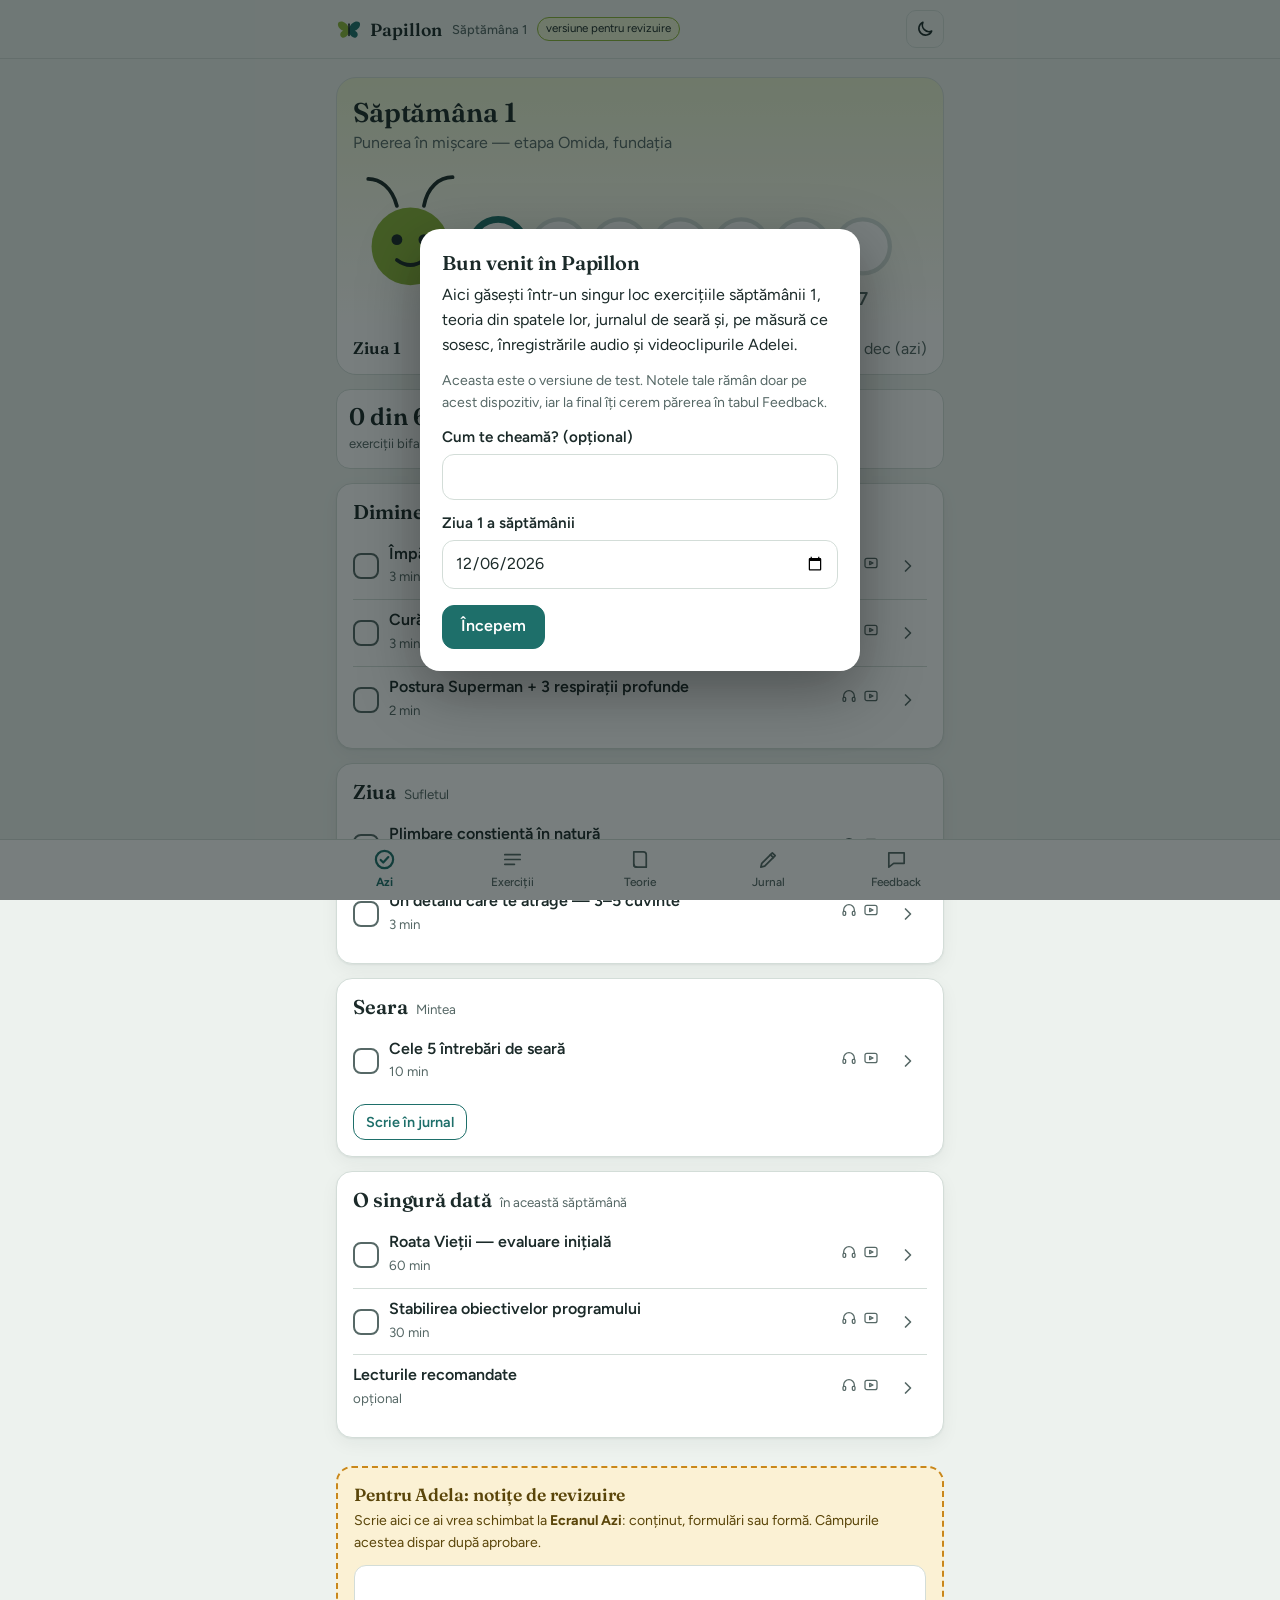
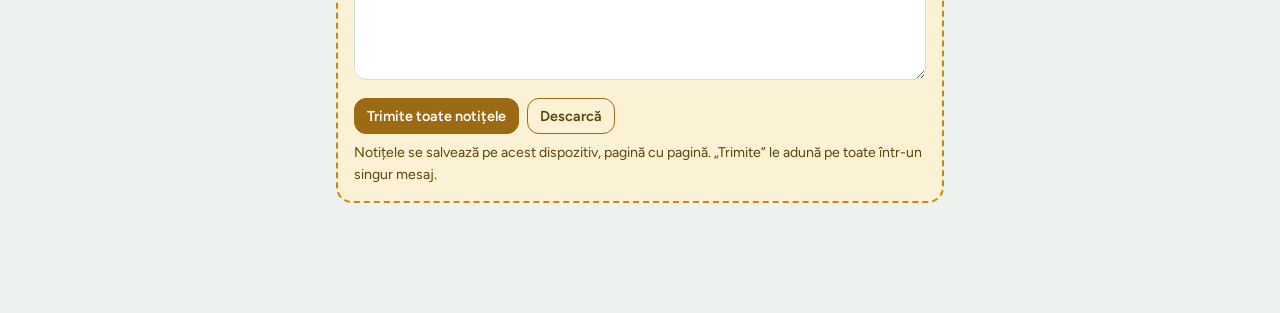
==== s1/index.html @ ae6f101a "Papillon site: initial clean commit Co-Authored-By: Claude Sonnet 5.5 <noreply@anthropic.com> Claude" ====
<!doctype html>
<html lang="ro">
<head>
<meta charset="utf-8">
<meta name="viewport" content="width=device-width, initial-scale=1, viewport-fit=cover">
<meta name="theme-color" content="#1E6F6A">
<title>Papillon · Săptămâna 1</title>
<link rel="preconnect" href="https://fonts.googleapis.com">
<link rel="preconnect" href="https://fonts.gstatic.com" crossorigin>
<link href="https://fonts.googleapis.com/css2?family=Figtree:wght@400;500;600;700&family=Fraunces:opsz,wght@9..144,500;9..144,600&display=swap" rel="stylesheet">
<style>
:root{
  --bg:#EDF2EE; --surface:#FFFFFF; --ink:#1B2A29; --muted:#566866; --line:#D3DDD8;
  --accent:#1E6F6A; --accent-ink:#FFFFFF; --accent-soft:#DCEEEB;
  --leaf:#8DB63A; --leaf-soft:#EAF3D2;
  --tip:#FBF1D4; --tip-ink:#5A4509; --short:#E3F0E4; --short-ink:#26502C;
  --danger:#A23B2F;
  --shadow:0 1px 2px rgba(20,40,38,.06),0 6px 18px rgba(20,40,38,.05);
  --serif:'Fraunces',Georgia,'Times New Roman',serif;
  --sans:'Figtree',system-ui,-apple-system,'Segoe UI',Roboto,sans-serif;
}
:root[data-theme="dark"]{
  --bg:#0E1718; --surface:#162324; --ink:#E5EEEB; --muted:#90A7A3; --line:#26393A;
  --accent:#5EC4B8; --accent-ink:#06201D; --accent-soft:#1B3836;
  --leaf:#A8CC4A; --leaf-soft:#27331A;
  --tip:#2D2A14; --tip-ink:#E8D79A; --short:#17301E; --short-ink:#B5DDB9;
  --danger:#E0857A;
  --shadow:none;
}
@media (prefers-color-scheme:dark){
  :root:not([data-theme="light"]){
    --bg:#0E1718; --surface:#162324; --ink:#E5EEEB; --muted:#90A7A3; --line:#26393A;
    --accent:#5EC4B8; --accent-ink:#06201D; --accent-soft:#1B3836;
    --leaf:#A8CC4A; --leaf-soft:#27331A;
    --tip:#2D2A14; --tip-ink:#E8D79A; --short:#17301E; --short-ink:#B5DDB9;
    --danger:#E0857A; --shadow:none;
  }
}
*{box-sizing:border-box}
html{-webkit-text-size-adjust:100%}
body{margin:0;background:var(--bg);color:var(--ink);font:16px/1.55 var(--sans);-webkit-font-smoothing:antialiased}
h1,h2,h3{font-family:var(--serif);font-weight:600;line-height:1.2;margin:0 0 .4em;letter-spacing:-.005em}
h1{font-size:1.7rem} h2{font-size:1.25rem} h3{font-size:1.05rem}
p{margin:0 0 .8em}
a{color:var(--accent)}
button,input,select,textarea{font:inherit;color:inherit}
:focus-visible{outline:3px solid var(--accent);outline-offset:2px;border-radius:6px}
.sr{position:absolute;width:1px;height:1px;overflow:hidden;clip:rect(0 0 0 0)}

/* header */
.top{position:sticky;top:0;z-index:20;background:color-mix(in srgb,var(--bg) 92%,transparent);backdrop-filter:blur(8px);border-bottom:1px solid var(--line)}
.top-in{max-width:640px;margin:0 auto;padding:10px 16px;display:flex;align-items:center;gap:10px}
.brand{display:flex;align-items:center;gap:8px;font:600 1.1rem var(--serif);text-decoration:none;color:var(--ink)}
.brand small{font:500 .8rem var(--sans);color:var(--muted);margin-left:2px}
.spacer{flex:1}
.iconbtn{background:none;border:1px solid var(--line);border-radius:10px;width:38px;height:38px;display:grid;place-items:center;cursor:pointer;color:var(--ink)}
.testbadge{font-size:.72rem;background:var(--leaf-soft);color:var(--ink);border:1px solid var(--leaf);padding:2px 8px;border-radius:999px}

main{max-width:640px;margin:0 auto;padding:18px 16px 110px}
.view>*+*{margin-top:14px}

/* nav */
.nav{position:fixed;left:0;right:0;bottom:0;z-index:20;background:var(--surface);border-top:1px solid var(--line);padding-bottom:env(safe-area-inset-bottom)}
.nav-in{max-width:640px;margin:0 auto;display:grid;grid-template-columns:repeat(5,1fr)}
.nav a{display:flex;flex-direction:column;align-items:center;gap:2px;padding:8px 2px 9px;text-decoration:none;color:var(--muted);font-size:.74rem;font-weight:500}
.nav a svg{width:23px;height:23px;fill:none;stroke:currentColor;stroke-width:1.8;stroke-linecap:round;stroke-linejoin:round}
.nav a[aria-current="page"]{color:var(--accent);font-weight:700}
.nav a[aria-current="page"] svg{stroke-width:2.3}

/* cards */
.card{background:var(--surface);border:1px solid var(--line);border-radius:16px;padding:16px;box-shadow:var(--shadow)}
.card.flat{box-shadow:none}
.card h2,.card h3{margin-bottom:.3em}
.muted{color:var(--muted)}
.small{font-size:.88rem}
.chips{display:flex;flex-wrap:wrap;gap:6px;margin:6px 0 2px}
.chip{font-size:.78rem;padding:2px 10px;border-radius:999px;background:var(--accent-soft);color:var(--ink);border:1px solid transparent}
.chip.ghost{background:none;border-color:var(--line);color:var(--muted)}

/* hero + caterpillar */
.hero{padding:18px 16px 12px;border-radius:20px;background:linear-gradient(180deg,var(--leaf-soft),var(--surface) 85%);border:1px solid var(--line)}
.hero h1{margin-bottom:.1em}
.hero .sub{color:var(--muted);margin-bottom:6px}
.cat{width:100%;height:auto;display:block;margin:4px 0 0}
.cat .head{fill:var(--leaf)}
.cat .eye{fill:var(--ink)}
.cat .smile,.cat .ant{fill:none;stroke:var(--ink);stroke-width:2.2;stroke-linecap:round}
.cat .seg{cursor:pointer}
.cat .ring{fill:var(--surface);stroke:var(--line);stroke-width:2.5}
.cat .fill{fill:var(--leaf)}
.cat .sel .ring{stroke:var(--accent);stroke-width:4}
.cat .dn{fill:var(--muted);font:600 11px var(--sans);text-anchor:middle}
.cat .sel .dn{fill:var(--accent)}
.cat .td{fill:var(--accent)}
.daylabel{display:flex;justify-content:space-between;align-items:baseline;gap:8px;margin-top:6px}
.daylabel b{font:600 1.05rem var(--serif)}

/* moment sections */
.moment-h{display:flex;align-items:baseline;gap:8px;margin:0 0 4px}
.moment-h small{color:var(--muted)}
.rows{display:flex;flex-direction:column}
.row{display:flex;align-items:center;gap:10px;padding:10px 0;border-top:1px solid var(--line)}
.row:first-child{border-top:0}
.row .grow{flex:1;min-width:0}
.row b{font-weight:600;display:block;line-height:1.3}
.row small{color:var(--muted)}
.check{appearance:none;-webkit-appearance:none;width:26px;height:26px;flex:none;border:2px solid var(--muted);border-radius:8px;background:var(--surface);display:grid;place-items:center;cursor:pointer;margin:0}
.check:checked{background:var(--accent);border-color:var(--accent)}
.check:checked::after{content:"";width:6px;height:12px;border:solid var(--accent-ink);border-width:0 2.5px 2.5px 0;transform:rotate(45deg) translate(-1px,-1px)}
.go{display:grid;place-items:center;width:38px;height:38px;border-radius:10px;color:var(--muted);text-decoration:none;flex:none}
.go svg{width:20px;height:20px;fill:none;stroke:currentColor;stroke-width:2;stroke-linecap:round;stroke-linejoin:round}
.row.done b{color:var(--muted);text-decoration:line-through;text-decoration-thickness:1px}
.mini{display:flex;gap:6px;align-items:center;color:var(--muted)}
.mini svg{width:16px;height:16px;fill:none;stroke:currentColor;stroke-width:1.9;stroke-linecap:round;stroke-linejoin:round}
.mini .on{color:var(--accent)}

.summary{display:flex;gap:10px}
.stat{flex:1;background:var(--surface);border:1px solid var(--line);border-radius:14px;padding:12px}
.stat b{display:block;font:600 1.5rem var(--serif)}
.stat span{font-size:.82rem;color:var(--muted)}

/* buttons */
.btn{display:inline-flex;align-items:center;justify-content:center;gap:8px;min-height:44px;padding:0 18px;border-radius:12px;border:1px solid var(--accent);background:var(--accent);color:var(--accent-ink);font-weight:600;cursor:pointer;text-decoration:none}
.btn.ghost{background:none;color:var(--accent)}
.btn.small{min-height:36px;padding:0 12px;font-size:.9rem}
.btn.danger{border-color:var(--danger);color:var(--danger);background:none}
.btns{display:flex;flex-wrap:wrap;gap:8px}

/* media slots */
.slot{border:1px solid var(--line);border-radius:14px;padding:12px;background:var(--surface);display:flex;flex-direction:column;gap:8px}
.slot-h{display:flex;align-items:center;gap:10px}
.slot-h svg{width:22px;height:22px;flex:none;fill:none;stroke:var(--accent);stroke-width:1.8;stroke-linecap:round;stroke-linejoin:round}
.slot-h b{display:block;line-height:1.2}
.slot-h small{color:var(--muted)}
.slot.empty{border-style:dashed;background:transparent}
.slot.empty .slot-h svg{stroke:var(--muted)}
.slot audio{width:100%}
.slot video,.slot iframe{width:100%;aspect-ratio:16/9;border:0;border-radius:10px;background:#000}
.adm{display:flex;gap:6px}
.adm input{flex:1;min-width:0}

/* steps and boxes */
.steps{list-style:none;counter-reset:s;padding:0;margin:8px 0 0}
.steps li{counter-increment:s;position:relative;padding:8px 0 8px 40px}
.steps li::before{content:counter(s);position:absolute;left:0;top:8px;width:28px;height:28px;border-radius:50%;background:var(--accent-soft);color:var(--ink);font-weight:700;font-size:.9rem;display:grid;place-items:center}
.box{border-radius:14px;padding:12px 14px}
.box b{display:block;margin-bottom:2px}
.box.tip{background:var(--tip);color:var(--tip-ink)}
.box.short{background:var(--short);color:var(--short-ink)}
.box.ex{border:1px solid var(--line);font-style:italic}
.bullets{margin:6px 0 0;padding-left:20px}
.bullets li{margin:4px 0}

/* timer */
.timer{display:flex;align-items:center;gap:12px;padding:10px 12px;border:1px solid var(--line);border-radius:14px;background:var(--surface)}
.timer .tt{font:600 1.7rem var(--serif);min-width:4.2ch;font-variant-numeric:tabular-nums}

/* forms */
label.f{display:block;font-weight:600;font-size:.95rem;margin:12px 0 4px}
textarea,input[type=text],input[type=date],input[type=number],select{width:100%;padding:10px 12px;border:1px solid var(--line);border-radius:12px;background:var(--surface);min-height:44px}
textarea{min-height:76px;resize:vertical;line-height:1.45}
.q{margin-top:12px}
.q label{font-weight:600;display:block;margin-bottom:4px}
.q .n{display:inline-grid;place-items:center;width:24px;height:24px;border-radius:50%;background:var(--accent-soft);font-size:.82rem;margin-right:8px}
.grat{display:grid;gap:8px}
.saved{font-size:.8rem;color:var(--muted)}

/* segmented tabs */
.seg-tabs{display:flex;gap:4px;background:var(--surface);border:1px solid var(--line);border-radius:12px;padding:4px}
.seg-tabs button{flex:1;border:0;background:none;border-radius:9px;min-height:38px;cursor:pointer;color:var(--muted);font-weight:600}
.seg-tabs button[aria-selected="true"]{background:var(--accent);color:var(--accent-ink)}

/* radar */
.radar{width:100%;height:auto;display:block}
.radar .ring{fill:none;stroke:var(--line);stroke-width:1}
.radar .axis{stroke:var(--line);stroke-width:1}
.radar .poly{fill:color-mix(in srgb,var(--accent) 28%,transparent);stroke:var(--accent);stroke-width:2.2}
.radar .dot{fill:var(--accent)}
.radar text{fill:var(--ink);font:500 10.5px var(--sans)}
.dom{padding:10px 0;border-top:1px solid var(--line)}
.dom:first-child{border-top:0}
.dom-top{display:flex;gap:8px;align-items:center}
.dom-top input[type=text]{flex:1;min-height:38px;padding:6px 10px}
.dom-v{font:600 1.2rem var(--serif);width:2ch;text-align:right}
input[type=range]{width:100%;accent-color:var(--accent);margin:8px 0 2px}
.dom .note{margin-top:6px}

/* theory */
.tcard{display:block;text-decoration:none;color:inherit}
.tcard h3{margin-bottom:2px}
.lead{font:500 1.05rem/1.4 var(--serif);color:var(--muted);margin-bottom:10px}
.band{display:grid;grid-template-columns:repeat(3,1fr);gap:8px;margin-top:10px}
.band div{background:var(--leaf-soft);border-radius:12px;padding:10px;text-align:center}
.band b{display:block;font-family:var(--serif)}
.band span{font-size:.82rem;color:var(--muted)}
.weeks{list-style:none;margin:8px 0 0;padding:0;display:flex;flex-direction:column;gap:2px}
.weeks li{display:flex;gap:10px;align-items:baseline;padding:6px 8px;border-radius:10px;font-size:.92rem;color:var(--muted)}
.weeks li b{width:3.4ch;color:inherit}
.weeks li.now{background:var(--accent-soft);color:var(--ink);font-weight:600}
.pager{display:flex;justify-content:space-between;gap:8px}

/* feedback */
.rate{display:flex;gap:6px}
.rate button{flex:1;min-height:44px;border:1px solid var(--line);background:var(--surface);border-radius:12px;font-weight:700;cursor:pointer}
.rate button[aria-pressed="true"]{background:var(--accent);color:var(--accent-ink);border-color:var(--accent)}
.fbq{display:flex;gap:8px;margin:8px 0}
.fbq button{flex:1;min-height:44px;border:1px solid var(--line);background:var(--surface);border-radius:12px;cursor:pointer;font-weight:600}
.fbq button[aria-pressed="true"]{background:var(--accent-soft);border-color:var(--accent)}
.hist details{border-top:1px solid var(--line);padding:8px 0}
.hist summary{cursor:pointer;font-weight:600}
.hist p{margin:6px 0 0}

/* dialog + toast */
.overlay{position:fixed;inset:0;z-index:50;background:rgba(10,20,20,.55);display:grid;place-items:center;padding:16px}
.overlay[hidden]{display:none}
.overlay .dlg{background:var(--surface);color:var(--ink);border-radius:20px;max-width:440px;width:100%;max-height:90vh;overflow:auto;box-shadow:0 20px 60px rgba(0,0,0,.35)}
.dlg{padding:22px}
.toast{position:fixed;left:50%;bottom:92px;transform:translateX(-50%);background:var(--ink);color:var(--bg);padding:9px 16px;border-radius:999px;font-size:.9rem;z-index:40;opacity:0;pointer-events:none;transition:opacity .2s}
.toast.on{opacity:1}
@media (prefers-reduced-motion:reduce){*{transition:none!important;animation:none!important}}

/* notițe de revizuire (pentru Adela) */
.review{margin-top:28px;padding:16px;border-radius:16px;border:2px dashed #C9871A;background:var(--tip);color:var(--tip-ink)}
.review h2{font-size:1.1rem;margin-bottom:.3em}
.review textarea{background:var(--surface);color:var(--ink)}
.review .btn{border-color:#9C6A12;background:#9C6A12;color:#fff}
.review .btn.ghost{background:none;color:inherit;border-color:#9C6A12}

</style>
</head>
<body>
<header class="top"><div class="top-in">
  <a class="brand" href="#/azi">
    <svg width="26" height="26" viewBox="0 0 32 32" aria-hidden="true"><path d="M16 15c-3-8-10-10-13-7-2 3 1 9 6 10-4 1-5 6-2 8 3 2 7-1 9-5z" fill="#8DB63A"/><path d="M16 15c3-8 10-10 13-7 2 3-1 9-6 10 4 1 5 6 2 8-3 2-7-1-9-5z" fill="#1E6F6A"/><rect x="15" y="9" width="2" height="16" rx="1" fill="currentColor"/></svg>
    Papillon <small>Săptămâna 1</small>
  </a>
  <span class="testbadge">versiune de test</span>
  <span class="spacer"></span>
  <button class="iconbtn" id="themeBtn" aria-label="Schimbă tema luminos / întunecat"><svg viewBox="0 0 24 24" width="20" height="20" fill="none" stroke="currentColor" stroke-width="1.9" stroke-linecap="round" stroke-linejoin="round" aria-hidden="true"><path d="M20 14.5A8 8 0 0 1 9.5 4 8 8 0 1 0 20 14.5z"/></svg></button>
</div></header>
<main><div id="view" class="view" aria-live="polite"></div></main>
<nav class="nav" aria-label="Navigare principală"><div class="nav-in" id="nav"></div></nav>
<div class="toast" id="toast" role="status"></div>
<div id="welcome" class="overlay" role="dialog" aria-modal="true" aria-label="Bun venit" hidden></div>
<div id="fatal" hidden style="position:fixed;left:8px;right:8px;top:8px;z-index:99;background:#fff3f0;color:#7a1f14;border:1px solid #d9806f;border-radius:10px;padding:10px;font:13px/1.4 system-ui"></div>
<script>
window.addEventListener("error",function(e){var f=document.getElementById("fatal");if(f){f.hidden=false;f.textContent="Eroare: "+(e.message||e.error)+" ("+(e.lineno||"")+")";}});
'use strict';
/* ============================================================
   Papillon · Săptămâna 1 — conținut și configurare
   Aici se editează: linkurile media (MEDIA), emailul de feedback,
   textele exercițiilor și ale teoriei.
   ============================================================ */

const CONFIG = {
  version: 'S1-test-0.1',
  // Adresa la care clienții trimit feedback-ul (lasă gol → feedback-ul se copiază / se descarcă)
  feedbackEmail: '',
  // Mod revizuire: afișează câmpul „Pentru Adela” la finalul fiecărei pagini. După aprobare: false.
  reviewMode: true,
  // Opțional: adresa la care se trimit notițele de revizuire (dacă lipsește, se folosește Partajare / copiere)
  reviewEmail: '',
};

/* ---- MEDIA -------------------------------------------------
   Pentru fiecare exercițiu / concept: audio (instrucțiuni) și video (explicații).
   Acceptă: link YouTube / Vimeo, fișier .mp4/.webm, fișier .mp3/.m4a,
   sau cale relativă (ex. 'media/impamantare.mp3').
   Gol ('') → clientul vede „Disponibil în curând".
   Pentru test rapid fără a edita fișierul: deschide aplicația cu ?admin=1
   ------------------------------------------------------------ */
const MEDIA = {
  'impamantare':      { audio: '', video: '' },
  'curatare':         { audio: '', video: '' },
  'superman':         { audio: '', video: '' },
  'plimbare':         { audio: '', video: '' },
  'detaliu':          { audio: '', video: '' },
  'intrebari-seara':  { audio: '', video: '' },
  'roata':            { audio: '', video: '' },
  'obiective':        { audio: '', video: '' },
  'a-fi':             { audio: '', video: 'https://www.youtube.com/watch?v=j7g9FqFgOSA' },
  'a-fi-liber':       { audio: '', video: '' },
  'a-fi-magic':       { audio: '', video: '' },
  'creator-vreator':  { audio: '', video: '' },
};

const MOMENTS = {
  dimineata: { label: 'Dimineața', sub: 'Corpul' },
  ziua:      { label: 'Ziua',      sub: 'Sufletul' },
  seara:     { label: 'Seara',     sub: 'Mintea' },
  punctual:  { label: 'O singură dată', sub: 'Punctual' },
};

/* ---- EXERCIȚII --------------------------------------------- */
const EX = [
  {
    id: 'impamantare', title: 'Împământare / conectare ancestrală',
    moment: 'dimineata', pilon: 'Corp', cat: 'Energetic', min: 3, freq: 'zilnic',
    scop: 'Reconectarea conștientă cu energia Pământului chiar la începutul zilei, ca ancoră fizică și energetică înaintea oricărei alte acțiuni. În paralel, exercițiul te leagă simbolic de linia ta ancestrală — de tot ce a venit înaintea ta și te susține, chiar dacă nu vezi asta.',
    pasi: [
      'Stai în picioare, desculț dacă poți (pe podea, iarbă sau pământ).',
      'Închide ochii și imaginează-ți rădăcini care coboară din tălpile tale spre centrul Pământului.',
      'Respiră adânc de 2–3 ori, simțind cum, cu fiecare expir, „cobori" rădăcinile mai adânc.',
      'Rostește, în gând sau cu voce joasă, o intenție scurtă de conectare cu linia ta ancestrală — de exemplu: „Mă conectez la forța celor dinaintea mea."',
      'Rămâi 30–60 de secunde în această stare, simțind stabilitatea.',
    ],
    tip: 'Fă-l chiar dacă ești grăbit — varianta de 30 de secunde tot contează, mai bine decât s-o sari complet. Dacă nu poți fi desculț (birou, frig), vizualizarea singură funcționează. Leagă-l de un obicei deja existent (de exemplu, imediat cum te dai jos din pat) — se automatizează mai repede.',
    exemplu: 'Dimineața, înainte de cafea, stai lângă fereastră cu tălpile goale pe podea. Îți iei 3 respirații și simți, poate pentru prima dată conștient, greutatea propriului corp așezată stabil pe sol.',
    shortcut: 'După câteva săptămâni de practică, o singură respirație profundă cu intenția „sunt ancorat" poate declanșa aceeași stare.',
    next: 'Urmează firesc Curățarea energetică. Din săptămâna 2 devine parte din exercițiul Cer-OM-Pământ.',
    theory: ['a-fi-magic'],
  },
  {
    id: 'curatare', title: 'Curățare energetică',
    moment: 'dimineata', pilon: 'Corp', cat: 'Energetic', min: 3, freq: 'zilnic',
    scop: 'Eliberarea energiilor care nu-ți aparțin — acumulate din interacțiuni, spații sau din ziua anterioară — înainte de a începe una nouă „curat".',
    pasi: [
      'Continuă din postura de împământare (sau începe direct, stând confortabil).',
      'Inspiră adânc și, la expir, imaginează-ți cum elimini din corp orice energie străină, sub formă de fum sau ceață care se scurge prin tălpi în Pământ.',
      'Repetă de 3 ori, cu intenția clară: „Eliberez tot ce nu-mi aparține."',
      'Opțional, „scutură" ușor mâinile și brațele, ca și cum ai scutura apă de pe ele.',
    ],
    tip: 'Nu e nevoie să „crezi" perfect în vizualizare ca să funcționeze — intenția clară contează mai mult decât imaginea mentală detaliată. Dacă simți o zonă anume încărcată (ceafă, stomac), direcționează respirația acolo.',
    exemplu: 'După o zi grea, dimineața următoare poți simți nevoia acută de acest exercițiu — îl faci puțin mai lung, cu 5–6 expirații conștiente în loc de 3.',
    shortcut: 'O singură expirație lungă, conștientă, cu intenția de eliberare, funcționează ca „reset" rapid oricând în timpul zilei, nu doar dimineața.',
    theory: ['a-fi-magic'],
  },
  {
    id: 'superman', title: 'Postura Superman + 3 respirații profunde',
    moment: 'dimineata', pilon: 'Corp', cat: 'Fizic', min: 2, freq: 'zilnic',
    scop: 'O schimbare fizică deliberată a posturii transmite corpului — și, simbolic, universului — mesajul „mă schimb". Postura deschisă activează și starea psihologică de încredere: postura influențează starea, nu doar invers. După exercițiu, comportă-te ca Superman toată ziua.',
    pasi: [
      'Stai în fața unei ferestre sau într-un spațiu deschis.',
      'Depărtează picioarele la nivelul umerilor.',
      'Pune mâinile în șolduri, coatele larg deschise.',
      'Ține capul drept, pieptul deschis (imaginează-ți chakra inimii deschisă).',
      'Inspiră și expiră profund, minimum 3 respirații.',
      'Simte-te, pentru câteva secunde, exact ca Superman — puternic, capabil, deschis.',
    ],
    tip: 'Fă-o în fața unei ferestre sau afară, dacă poți — lumina naturală amplifică efectul.',
    exemplu: 'În loc să te aduni ghemuit peste telefon la trezire, te ridici, mergi la fereastră și îți iei acest minut de postură deschisă înainte de prima veste sau notificare a zilei.',
    next: 'Din săptămâna 2, postura Superman se mută în pauza de zi.',
    theory: ['a-fi-magic', 'a-fi-liber'],
  },
  {
    id: 'plimbare', title: 'Plimbare conștientă în natură',
    moment: 'ziua', pilon: 'Suflet', cat: 'Natură', min: 5, freq: 'zilnic',
    scop: 'O pauză de conectare cu natura în mijlocul zilei — nu ca evadare, ci ca reamintire conștientă că faci parte dintr-un întreg mai mare decât sarcinile zilei.',
    pasi: [
      'Ieși afară — grădină, parc, chiar și un copac de pe stradă e suficient.',
      'Mergi minimum 3–5 minute, fără telefon în mână.',
      'Lasă atenția să se așeze pe ce te înconjoară: sunete, mirosuri, texturi, lumină.',
      'Nu trebuie să fie contemplativ sau lent — contează și în mers rapid sau cu câinele, atât timp cât ești prezent.',
    ],
    tip: 'Nu ai nevoie de natură „sălbatică" — un ghiveci, un copac urban sau cerul sunt suficiente.',
    theory: ['a-fi-magic'],
  },
  {
    id: 'detaliu', title: 'Un detaliu care te atrage — 3–5 cuvinte',
    moment: 'ziua', pilon: 'Suflet', cat: 'Natură', min: 3, freq: 'zilnic', tool: 'urme',
    scop: 'Antrenarea atenției fine: alegi conștient un singur detaliu din natură și îl „traduci" în cuvinte, ceea ce te obligă la o observare reală, nu la o privire în trecere.',
    pasi: [
      'În timpul plimbării conștiente, lasă un detaliu să-ți atragă atenția (o frunză, o textură de scoarță, un joc de lumină).',
      'Oprește-te scurt la el.',
      'Fotografiază-l sau desenează-l rapid.',
      'Descrie, în 3–5 cuvinte, ce te-a atras la el.',
    ],
    tip: 'Nu gândi prea mult cuvintele — primele care vin sunt cele mai sincere.',
    next: 'Notează în fișa de mai jos („Urme ale mersului conștient"): data, cuvintele tale și, dacă vrei, de ce l-ai ales. Fotografia sau desenul rămân în telefonul tău.',
    theory: ['a-fi'],
  },
  {
    id: 'intrebari-seara', title: 'Cele 5 întrebări de seară',
    moment: 'seara', pilon: 'Minte', cat: 'Jurnal', min: 10, freq: 'zilnic', tool: 'seara',
    scop: 'Recapitularea zilei printr-un set fix de întrebări — creează obiceiul reflecției zilnice și devine, pe termen lung, una din coloanele programului.',
    pasi: [
      'Ce am realizat astăzi?',
      'Am obținut cel mai important rezultat al meu?',
      'Ce am învățat?',
      'Ce pot îmbunătăți?',
      'Trei lucruri / oameni pentru care sunt recunoscător astăzi — le mulțumesc.',
    ],
    pasiLabel: 'Întrebările',
    clarificari: [
      'Întrebarea 1 se referă la sarcinile pe care le-ai bifat.',
      'Întrebarea 2 se referă la cel mai important lucru al zilei — poate fi o conversație sau un moment de frumusețe.',
      'Recunoștința poate fi pentru lucruri mici.',
    ],
    tip: 'Scrie chiar dacă răspunsurile sunt scurte — 2 rânduri sunt suficiente, important e ritmul zilnic. Dacă ziua a fost proastă, întrebarea de recunoștință e cea mai importantă de completat, nu de sărit.',
    exemplu: 'Am realizat: am terminat raportul. Cel mai important rezultat: o conversație sinceră. Am învățat: că amân lucrurile grele dimineața. Pot îmbunătăți: să încep cu ele, nu cu ce e ușor. Recunoscător pentru: cafeaua bună, un mesaj de la un prieten, soarele de după-amiază.',
    shortcut: 'Pe zilele foarte încărcate poți răspunde doar în gând, cât timp te speli pe dinți — nu e la fel de puternic ca scrisul, dar păstrează lanțul obiceiului.',
    next: 'Din săptămâna 4 se extinde la 7 întrebări.',
    theory: ['creator-vreator', 'a-fi-liber'],
  },
  {
    id: 'roata', title: 'Roata Vieții — evaluare inițială',
    moment: 'punctual', pilon: 'Minte', cat: 'Viziune', min: 60, freq: 'o dată', tool: 'roata',
    scop: 'O „fotografie" a satisfacției tale actuale pe domeniile principale ale vieții, notată pe o scală 0–10. Devine punctul de referință față de care se măsoară progresul întregului program — la final se reface și se compară.',
    pasi: [
      'Alege 8–10 domenii importante ale vieții tale (poți redenumi domeniile de mai jos).',
      'Pentru fiecare domeniu, notează un scor de satisfacție de la 0 (deloc) la 10 (complet mulțumit).',
      'Privește forma roții — vezi unde e echilibrat și unde nu.',
      'Pentru fiecare domeniu cu scor sub 7, notează un gând scurt despre ce lipsește.',
    ],
    tip: 'Fii sincer, nu „cum ar trebui să fie" — scorul e pentru tine, nu pentru validare externă.',
    next: 'Păstrează roata completată acum: la finalul programului o refaci și le comparați. Fundamentează Stabilirea obiectivelor (imediat după) și, mai târziu, Vision Board și SPI.',
    theory: ['a-fi', 'creator-vreator'],
  },
  {
    id: 'obiective', title: 'Stabilirea obiectivelor programului',
    moment: 'punctual', pilon: 'Minte', cat: 'Viziune', min: 30, freq: 'o dată', tool: 'obiective',
    scop: 'Clarificarea, în scris, a ceea ce vrei să obții din acest parcurs de 12 săptămâni — un reper la care te poți întoarce oricând simți că ai pierdut direcția.',
    pasi: [
      'Pe baza Roții Vieții completate, alege 2–3 domenii prioritare pentru acest parcurs.',
      'Scrie, pentru fiecare, un obiectiv concret (nu vag) — ce ai vrea să fie diferit la finalul celor 12 săptămâni.',
      'Notează și un „de ce" pentru fiecare — motivația reală din spatele lui.',
    ],
    tip: 'Nu urmări perfecțiunea formulării — poți reveni și ajusta obiectivele oricând pe parcurs.',
    exemplu: '„Vreau să am o rutină de somn stabilă (obiectiv), pentru că observ că lipsa de somn îmi afectează răbdarea cu familia (de ce)."',
    next: 'Obiectivele se rafinează mai târziu în program și capătă un plan concret.',
    theory: ['creator-vreator', 'a-fi'],
  },
  {
    id: 'lecturi', title: 'Lecturile recomandate',
    moment: 'punctual', pilon: 'Minte', cat: 'Studiu', min: 0, freq: 'opțional', optional: true,
    scop: 'Explorarea listei de lecturi recomandate de program — opțional, în ritmul tău.',
    pasi: ['Deschide pagina „Lectures" din platforma programului și alege ce te atrage.'],
    theory: [],
  },
];

/* ---- TEORIE ------------------------------------------------- */
const THEORY_INTRO = {
  titlu: 'Unde ești în program',
  paragrafe: [
    'Prima săptămână pune bazele întregului program pe două planuri: definește conceptele de identitate și libertate (cine ești, ce înseamnă să fii liber) și pune corpul în mișcare — pentru că, dintre toate nivelurile ființei, corpul se adaptează cel mai lent la schimbare, deci cu el se începe.',
    'Programul lucrează pe două axe: mișcarea orizontală (exercițiile fizice și energetice zilnice) și mișcarea verticală (explorarea interioară — scufundarea în subconștient și înălțarea spre supraconștient). Săptămâna 1 deschide axa orizontală; cea verticală se deschide din etapa următoare.',
  ],
  zi: 'Structura zilnică instituită acum rămâne coloana vertebrală a întregului program: dimineața — corpul, ziua — sufletul, seara — mintea.',
};

const THEORY = [
  {
    id: 'a-fi', titlu: 'A Fi', scurt: 'Cine ești tu, cu adevărat?',
    text: [
      'Totul pornește de la întrebarea fundamentală: cine ești tu, cu adevărat? Metafora animalelor — iepure, leu, vultur — ilustrează că fiecare ființă are o natură intrinsecă. Un iepure nu merge la vânătoare; un vultur nu caută morcovi.',
      'Fără să știi cine ești, nu poți alege o direcție; odată ce îți cunoști natura, acțiunile devin firești și aliniate.',
    ],
    intrebare: 'Dacă ai fi un animal, care ar fi — și de ce?',
    sursa: 'Video „A Fi" (S1)',
    ex: ['detaliu', 'roata', 'obiective'],
  },
  {
    id: 'a-fi-liber', titlu: 'A Fi Liber', scurt: 'Libertatea ca alegere conștientă.',
    text: [
      'Libertatea autentică nu înseamnă absența stresului sau a responsabilităților, ci alegerea conștientă: să știi de ce faci ceea ce faci, să-ți cunoști misiunea.',
      'Barele închisorii interioare sunt condiționările din copilărie, temerile, programele parentale, credințele limitative. Transformarea constă în a le da jos una câte una — nu prin forță, ci prin conștientizare. Depășirea propriilor limite face parte din ceea ce ne face să ne simțim împliniți.',
    ],
    intrebare: 'Ce „bară" din închisoarea ta interioară ai observat deja?',
    sursa: 'Video „A Fi Liber" (S1)',
    ex: ['superman', 'intrebari-seara'],
  },
  {
    id: 'a-fi-magic', titlu: 'A Fi Magic', scurt: 'Magia ca putere nativă de a transforma stări.',
    text: [
      'Magia nu este ceva supranatural: este puterea nativă a fiecărui om de a transforma stări și situații prin intenție.',
      'Mâna pusă pe genunchiul lovit al unui copil calmează durerea; o îmbrățișare schimbă starea cuiva; un zâmbet primește zâmbet înapoi. Capacitățile ființei umane sunt infinite — magia este aceste capacități trăite conștient.',
    ],
    intrebare: 'Când ai schimbat ultima dată o stare — a ta sau a altcuiva — printr-un gest simplu?',
    sursa: 'Video „A Fi Magic" (S1)',
    ex: ['impamantare', 'curatare', 'superman', 'plimbare'],
  },
  {
    id: 'creator-vreator', titlu: 'Creator vs. Vreator', scurt: 'A FI → A FACE → A AVEA',
    text: [
      'Lumea în care trăim este trinitară (3D = trei vectori): A FI → A FACE → A AVEA. Un Creator parcurge toți trei vectorii: este, acționează, obține.',
      'Un Vreator rămâne blocat la dorință, fără acțiune — iar dorința fără acțiune nu produce nimic în lumea 3D. Paharul cu apă nu vine singur la tine: pe Pământ, pentru a materializa, trebuie să acționezi.',
    ],
    intrebare: 'Unde ești acum, în dreptul unei dorințe importante: la A FI, la A FACE sau la A AVEA?',
    sursa: 'Video „Creator vs. Vreator" și „Punerea în mișcare" (S1)',
    ex: ['intrebari-seara', 'obiective', 'roata'],
  },
];

const INTEGRARE = [
  'Săptămâna 1 este fundația: instituie jurnalul de seară și structura zilnică pe trei timpi (corp, suflet, minte) — două dintre cele trei elemente care rămân pe tot parcursul programului.',
  'Conceptul A FI → A FACE → A AVEA revine ca schelet al întregului parcurs și se închide spre finalul programului.',
  'Roata Vieții deschide firul viziunii, care continuă mai târziu cu Vision Board, SPI și Proiectul de Viață.',
];

const WEEKS = [
  'Punerea în mișcare', 'Fă puțin spațiu', 'Sens, părți interioare, împământare',
  'Echilibrarea percepțiilor, chakrele', 'Sistemul energetic în profunzime',
  'Anti-sabotaj, Formula Magică', 'SPI, moștenirea, 5 Rituri', 'Muntele, echilibrare SPI, corpul',
  'Harta interioară, recunoștința, eliberarea', 'Echipa interioară, FRI, magia apei',
  'Copilul interior, destinul, aripile', 'Tema de viață, numerologia, jocul',
];

const DEFAULT_DOMAINS = [
  'Relații sociale', 'Familie', 'Carieră', 'Viață romantică', 'Timp liber',
  'Contribuție la lume', 'Sănătate', 'Mediu personal', 'Dezvoltare personală',
];

/* ============================================================
   Papillon · S1 — nucleu: utilitare, stare, media, instrumente
   ============================================================ */

const $ = (s, el = document) => el.querySelector(s);
const $$ = (s, el = document) => [...el.querySelectorAll(s)];
const esc = s => String(s ?? '').replace(/[&<>"']/g, c => ({ '&': '&amp;', '<': '&lt;', '>': '&gt;', '"': '&quot;', "'": '&#39;' }[c]));
const pad = n => String(n).padStart(2, '0');
const iso = d => `${d.getFullYear()}-${pad(d.getMonth() + 1)}-${pad(d.getDate())}`;
const parseD = s => { const [y, m, d] = s.split('-').map(Number); return new Date(y, m - 1, d); };
const addDays = (s, n) => { const d = parseD(s); d.setDate(d.getDate() + n); return iso(d); };
const RO_DOW = ['duminică', 'luni', 'marți', 'miercuri', 'joi', 'vineri', 'sâmbătă'];
const RO_MON = ['ian', 'feb', 'mar', 'apr', 'mai', 'iun', 'iul', 'aug', 'sep', 'oct', 'nov', 'dec'];
const fmtShort = s => { const d = parseD(s); return `${d.getDate()} ${RO_MON[d.getMonth()]}`; };
const fmtLong = s => { const d = parseD(s); return `${RO_DOW[d.getDay()]}, ${d.getDate()} ${RO_MON[d.getMonth()]}`; };
const todayISO = () => iso(new Date());

/* ---- icoane ---- */
const ICON = {
  azi: '<circle cx="12" cy="12" r="9"/><path d="M8 12.5l2.7 2.7L16 9.5"/>',
  ex: '<path d="M4 7h16M4 12h16M4 17h10"/>',
  teorie: '<path d="M5 4h10a3 3 0 0 1 3 3v13H8a3 3 0 0 1-3-3V4z"/><path d="M8 20a3 3 0 0 1-3-3"/>',
  jurnal: '<path d="M4 20l4-1 11-11-3-3L5 16l-1 4z"/><path d="M14 7l3 3"/>',
  feedback: '<path d="M4 5h16v11H9l-5 4V5z"/>',
  chev: '<path d="M9 6l6 6-6 6"/>',
  audio: '<path d="M4 14v-2a8 8 0 0 1 16 0v2"/><rect x="3" y="14" width="4" height="6" rx="1.5"/><rect x="17" y="14" width="4" height="6" rx="1.5"/>',
  video: '<rect x="3" y="5" width="18" height="14" rx="3"/><path d="M10 9.5l5 2.5-5 2.5z"/>',
  moon: '<path d="M20 14.5A8 8 0 0 1 9.5 4 8 8 0 1 0 20 14.5z"/>',
};
const svg = (k, cls = '') => `<svg viewBox="0 0 24 24" class="${cls}" aria-hidden="true" fill="none" stroke="currentColor" stroke-width="1.9" stroke-linecap="round" stroke-linejoin="round">${ICON[k]}</svg>`;

/* ---- stare ---- */
const KEY = 'papillon_s1_v1';
const defaults = () => ({
  v: 1,
  profile: { name: '', start: todayISO(), done: false },
  checks: {}, journal: {}, traces: {}, reflect: {},
  roata: { domains: DEFAULT_DOMAINS.map(n => ({ n, v: 5, note: '' })), savedAt: '', history: [] },
  goals: [{ domain: '', goal: '', why: '' }, { domain: '', goal: '', why: '' }, { domain: '', goal: '', why: '' }],
  once: {},
  fb: { ex: {}, gen: {} },
  review: {},
  stats: { opens: {}, sessions: 0, first: todayISO() },
  media: {},
});
let S;
try { S = Object.assign(defaults(), JSON.parse(localStorage.getItem(KEY) || '{}')); } catch (e) { S = defaults(); }

let saveT = null;
function save() {
  try { localStorage.setItem(KEY, JSON.stringify(S)); } catch (e) { /* stocare indisponibilă */ }
}
function saveSoon() { clearTimeout(saveT); saveT = setTimeout(save, 400); }

function getPath(path) {
  return path.split('|').reduce((o, k) => (o == null ? undefined : o[k]), S);
}
function setPath(path, val) {
  const ks = path.split('|'); let o = S;
  for (let i = 0; i < ks.length - 1; i++) { if (o[ks[i]] == null) o[ks[i]] = {}; o = o[ks[i]]; }
  o[ks[ks.length - 1]] = val;
}

/* ---- săptămâna și ziua selectată ---- */
const weekDays = () => Array.from({ length: 7 }, (_, i) => addDays(S.profile.start, i));
let selDay;
function initSelDay() {
  const w = weekDays(), t = todayISO();
  selDay = t < w[0] ? w[0] : t > w[6] ? w[6] : t;
}
const DAILY = () => EX.filter(e => e.freq === 'zilnic');
const dayDone = d => DAILY().filter(e => (S.checks[d] || {})[e.id]).length;
const dayPct = d => dayDone(d) / DAILY().length;
const dayMinutes = d => DAILY().filter(e => (S.checks[d] || {})[e.id]).reduce((a, e) => a + e.min, 0);
const totalMinutes = () => DAILY().reduce((a, e) => a + e.min, 0);

/* ---- omida: cele 7 zile ---- */
function caterpillar() {
  const days = weekDays(), t = todayISO();
  let o = '<svg class="cat" viewBox="0 0 340 100" role="group" aria-label="Cele 7 zile ale săptămânii">';
  o += '<path class="ant" d="M26 26c-3-11-10-16-17-16M42 26c2-11 9-17 17-17"/>';
  o += '<circle class="head" cx="34" cy="50" r="23"/><circle class="eye" cx="26" cy="46" r="3.2"/><circle class="eye" cx="42" cy="46" r="3.2"/><path class="smile" d="M26 58q8 6 16 0"/>';
  days.forEach((d, i) => {
    const cx = 86 + i * 36, p = dayPct(d);
    o += `<g class="seg ${d === selDay ? 'sel' : ''}" data-day="${d}" tabindex="0" role="button" aria-label="Ziua ${i + 1}, ${Math.round(p * 100)}% făcut">`
      + `<circle class="ring" cx="${cx}" cy="50" r="16"/>`
      + (p > 0 ? `<circle class="fill" cx="${cx}" cy="50" r="${(p * 13.5).toFixed(1)}"/>` : '')
      + `<text class="dn" x="${cx}" y="85">${i + 1}</text>`
      + (d === t ? `<circle class="td" cx="${cx}" cy="95" r="2.6"/>` : '')
      + '</g>';
  });
  return o + '</svg>';
}

/* ---- media ---- */
const ADMIN = (() => {
  try {
    const q = new URLSearchParams(location.search);
    if (q.get('admin') === '1') localStorage.setItem('papillon_admin', '1');
    if (q.get('admin') === '0') localStorage.removeItem('papillon_admin');
    return localStorage.getItem('papillon_admin') === '1';
  } catch (e) { return false; }
})();

const getMedia = (id, kind) => (S.media[`${id}:${kind}`] ?? (MEDIA[id] || {})[kind] ?? '').trim();

function embedOf(url) {
  let m = url.match(/(?:youtu\.be\/|youtube\.com\/(?:watch\?v=|embed\/|shorts\/))([\w-]{11})/);
  if (m) return { type: 'iframe', src: `https://www.youtube-nocookie.com/embed/${m[1]}`, link: url };
  m = url.match(/vimeo\.com\/(?:video\/)?(\d+)/);
  if (m) return { type: 'iframe', src: `https://player.vimeo.com/video/${m[1]}`, link: url };
  if (/\.(mp4|webm|mov|m4v)(\?|#|$)/i.test(url)) return { type: 'video', src: url };
  if (/\.(mp3|m4a|wav|ogg|aac)(\?|#|$)/i.test(url)) return { type: 'audio', src: url };
  return { type: 'link', src: url };
}

function mediaSlot(id, kind) {
  const isAudio = kind === 'audio';
  const title = isAudio ? 'Ascultă instrucțiunile' : 'Vezi explicațiile';
  const soon = isAudio ? 'Înregistrarea cu instrucțiunile Adelei' : 'Videoul cu explicații';
  const url = getMedia(id, kind);
  const adm = ADMIN ? `<div class="adm"><input type="text" placeholder="Lipește linkul ${isAudio ? 'audio' : 'video'}" value="${esc(S.media[`${id}:${kind}`] || '')}" data-media-in="${id}:${kind}"><button class="btn small" data-media-save="${id}:${kind}">Salvează</button></div>` : '';
  if (!url) {
    return `<div class="slot empty"><div class="slot-h">${svg(isAudio ? 'audio' : 'video')}<div><b>${title}</b><small>${soon} — disponibil în curând.</small></div></div>${adm}</div>`;
  }
  const e = embedOf(url);
  let player = '';
  if (e.type === 'iframe') player = `<iframe src="${esc(e.src)}" title="${title}" loading="lazy" allow="accelerometer; encrypted-media; picture-in-picture" allowfullscreen></iframe><a class="small" href="${esc(e.link)}" target="_blank" rel="noopener">Deschide într-o fereastră nouă</a>`;
  else if (e.type === 'video') player = `<video controls playsinline preload="metadata" src="${esc(e.src)}"></video>`;
  else if (e.type === 'audio') player = `<audio controls preload="none" src="${esc(e.src)}"></audio>`;
  else player = `<a class="btn ghost small" href="${esc(e.src)}" target="_blank" rel="noopener">Deschide ${isAudio ? 'înregistrarea' : 'videoul'}</a>`;
  return `<div class="slot"><div class="slot-h">${svg(isAudio ? 'audio' : 'video')}<div><b>${title}</b></div></div>${player}${adm}</div>`;
}
const hasMedia = (id, kind) => !!getMedia(id, kind);

/* ---- cronometru ---- */
let timerState = null;
function stopTimer() { if (timerState) { clearInterval(timerState.iv); timerState = null; } }
function beep() {
  try {
    const ac = new (window.AudioContext || window.webkitAudioContext)();
    [0, 0.28].forEach((t, i) => {
      const o = ac.createOscillator(), g = ac.createGain();
      o.frequency.value = i ? 660 : 523; o.connect(g); g.connect(ac.destination);
      g.gain.setValueAtTime(0.0001, ac.currentTime + t);
      g.gain.exponentialRampToValueAtTime(0.25, ac.currentTime + t + 0.03);
      g.gain.exponentialRampToValueAtTime(0.0001, ac.currentTime + t + 0.4);
      o.start(ac.currentTime + t); o.stop(ac.currentTime + t + 0.45);
    });
  } catch (e) { /* fără sunet */ }
  try { navigator.vibrate && navigator.vibrate([200, 100, 200]); } catch (e) { /* ignor */ }
}
const mmss = s => `${Math.floor(s / 60)}:${pad(s % 60)}`;
function toggleTimer(btn) {
  const wrap = btn.closest('.timer'), out = $('.tt', wrap), sec = +wrap.dataset.sec;
  if (timerState) { stopTimer(); out.textContent = mmss(sec); btn.textContent = 'Pornește'; return; }
  const end = Date.now() + sec * 1000;
  btn.textContent = 'Oprește';
  timerState = {
    iv: setInterval(() => {
      const left = Math.max(0, Math.round((end - Date.now()) / 1000));
      out.textContent = mmss(left);
      if (left <= 0) { stopTimer(); btn.textContent = 'Pornește'; out.textContent = 'Gata'; beep(); }
    }, 250),
  };
}

/* ---- instrument: jurnal de seară ---- */
const QUESTIONS = ['Ce am realizat astăzi?', 'Am obținut cel mai important rezultat al meu?', 'Ce am învățat?', 'Ce pot îmbunătăți?'];
function journalForm(day) {
  const b = k => `journal|${day}|${k}`;
  let o = '';
  QUESTIONS.forEach((q, i) => {
    o += `<div class="q"><label for="q${i}"><span class="n">${i + 1}</span>${esc(q)}</label><textarea id="q${i}" data-bind="${b('q' + (i + 1))}" rows="2">${esc(getPath(b('q' + (i + 1))) || '')}</textarea></div>`;
  });
  o += `<div class="q"><label><span class="n">5</span>Trei lucruri / oameni pentru care sunt recunoscător — le mulțumesc.</label><div class="grat">`;
  [1, 2, 3].forEach(i => { o += `<input type="text" aria-label="Recunoștință ${i}" data-bind="${b('g' + i)}" value="${esc(getPath(b('g' + i)) || '')}">`; });
  o += '</div></div><p class="saved">Se salvează automat, doar pe acest dispozitiv.</p>';
  return o;
}

/* ---- instrument: urme ale mersului conștient ---- */
function urmeForm(day) {
  const b = k => `traces|${day}|${k}`;
  return `<label class="f" for="uw">Detaliul descris în 3–5 cuvinte</label>
    <input id="uw" type="text" data-bind="${b('words')}" value="${esc(getPath(b('words')) || '')}" placeholder="de exemplu: scoarță aspră, lumină caldă">
    <label class="f" for="uy">De ce l-ai ales? (opțional)</label>
    <textarea id="uy" rows="2" data-bind="${b('why')}">${esc(getPath(b('why')) || '')}</textarea>
    <p class="saved">Fotografia sau desenul rămân în telefonul tău.</p>`;
}

/* ---- instrument: Roata Vieții ---- */
function radarSVG(domains) {
  const n = domains.length, cx = 180, cy = 168, R = 100;
  const pt = (i, v) => { const a = -Math.PI / 2 + i * 2 * Math.PI / n; return [cx + Math.cos(a) * R * v / 10, cy + Math.sin(a) * R * v / 10, a]; };
  let o = '<svg class="radar" viewBox="-40 0 440 340" role="img" aria-label="Roata Vieții">';
  [2, 4, 6, 8, 10].forEach(r => { o += `<polygon class="ring" points="${domains.map((_, i) => pt(i, r).slice(0, 2).map(x => x.toFixed(1)).join(',')).join(' ')}"/>`; });
  domains.forEach((d, i) => {
    const [x, y] = pt(i, 10); o += `<line class="axis" x1="${cx}" y1="${cy}" x2="${x.toFixed(1)}" y2="${y.toFixed(1)}"/>`;
    const [lx, ly, a] = pt(i, 10 + 1.6 * 10 / 10 * 1.0);
    const tx = cx + Math.cos(a) * (R + 14), ty = cy + Math.sin(a) * (R + 14) + 4;
    const anchor = Math.cos(a) > 0.25 ? 'start' : Math.cos(a) < -0.25 ? 'end' : 'middle';
    const name = d.n.length > 16 ? d.n.slice(0, 15) + '…' : d.n;
    o += `<text x="${tx.toFixed(1)}" y="${ty.toFixed(1)}" text-anchor="${anchor}">${esc(name)}</text>`;
  });
  o += `<polygon class="poly" points="${domains.map((d, i) => pt(i, d.v).slice(0, 2).map(x => x.toFixed(1)).join(',')).join(' ')}"/>`;
  domains.forEach((d, i) => { const [x, y] = pt(i, d.v); o += `<circle class="dot" cx="${x.toFixed(1)}" cy="${y.toFixed(1)}" r="3.4"/>`; });
  return o + '</svg>';
}
function roataTool() {
  const R = S.roata, n = R.domains.length;
  let o = `<div id="radarBox">${radarSVG(R.domains)}</div><div id="domList">`;
  R.domains.forEach((d, i) => {
    o += `<div class="dom"><div class="dom-top"><input type="text" aria-label="Numele domeniului ${i + 1}" data-roata-name="${i}" value="${esc(d.n)}"><span class="dom-v" id="dv${i}">${d.v}</span></div>
      <input type="range" min="0" max="10" step="1" value="${d.v}" aria-label="Scor ${esc(d.n)}" data-roata="${i}">
      <div class="note" id="dn${i}" ${d.v >= 7 ? 'hidden' : ''}><input type="text" placeholder="Ce lipsește aici?" data-bind="roata|domains|${i}|note" value="${esc(d.note || '')}"></div></div>`;
  });
  o += '</div><div class="btns" style="margin-top:12px">';
  if (n < 10) o += '<button class="btn ghost small" data-roata-add>Adaugă domeniu</button>';
  if (n > 8) o += '<button class="btn ghost small" data-roata-del>Șterge ultimul domeniu</button>';
  o += '<button class="btn" data-roata-save>Salvează roata</button></div>';
  if (R.savedAt) o += `<p class="small muted" style="margin-top:10px">Ultima salvare: ${fmtShort(R.savedAt)}. Păstrează această roată — la finalul programului o refaci și le comparați.</p>`;
  return o;
}

/* ---- instrument: obiective ---- */
function obiectiveTool() {
  const doms = S.roata.domains;
  const low = [...doms].sort((a, b) => a.v - b.v).slice(0, 3).map(d => `${d.n} (${d.v})`);
  let o = `<p class="small muted">Domeniile cu cel mai mic scor în Roata Vieții: ${esc(low.join(', '))}.</p>`;
  S.goals.forEach((g, i) => {
    o += `<div class="card flat" style="margin-top:10px"><h3>Obiectiv ${i + 1}${i === 2 ? ' (opțional)' : ''}</h3>
      <label class="f" for="gd${i}">Domeniul</label>
      <select id="gd${i}" data-bind="goals|${i}|domain"><option value="">Alege domeniul</option>${doms.map(d => `<option ${g.domain === d.n ? 'selected' : ''}>${esc(d.n)}</option>`).join('')}</select>
      <label class="f" for="gg${i}">Ce vreau să fie diferit peste 12 săptămâni</label>
      <textarea id="gg${i}" rows="2" data-bind="goals|${i}|goal">${esc(g.goal)}</textarea>
      <label class="f" for="gw${i}">De ce îmi este important</label>
      <textarea id="gw${i}" rows="2" data-bind="goals|${i}|why">${esc(g.why)}</textarea></div>`;
  });
  return o + '<p class="saved" style="margin-top:8px">Se salvează automat, doar pe acest dispozitiv.</p>';
}

/* ============================================================
   Papillon · S1 — ecrane, rutare, evenimente
   ============================================================ */

const exById = id => EX.find(e => e.id === id);
const thById = id => THEORY.find(t => t.id === id);
const view = () => $('#view');

function toast(msg) {
  const t = $('#toast'); t.textContent = msg; t.classList.add('on');
  clearTimeout(toast.t); toast.t = setTimeout(() => t.classList.remove('on'), 1800);
}

/* ---------- AZI ---------- */
function rowEx(e, checked, opts = {}) {
  const mm = e.min ? `${e.min} min` : 'opțional';
  const media = `<span class="mini"><span class="${hasMedia(e.id, 'audio') ? 'on' : ''}" title="Audio">${svg('audio')}</span><span class="${hasMedia(e.id, 'video') ? 'on' : ''}" title="Video">${svg('video')}</span></span>`;
  const box = opts.noCheck ? '' : `<input type="checkbox" class="check" ${checked ? 'checked' : ''} ${opts.once ? `data-once="${e.id}"` : `data-check="${e.id}"`} aria-label="Bifează: ${esc(e.title)}">`;
  return `<div class="row ${checked ? 'done' : ''}">${box}<div class="grow"><b>${esc(e.title)}</b><small>${mm}</small></div>${media}<a class="go" href="#/ex/${e.id}" aria-label="Deschide ${esc(e.title)}">${svg('chev')}</a></div>`;
}

function viewAzi() {
  const days = weekDays(), idx = days.indexOf(selDay) + 1;
  const done = dayDone(selDay), tot = DAILY().length;
  const ch = S.checks[selDay] || {};
  let o = `<section class="hero"><h1>Săptămâna 1</h1><p class="sub">Punerea în mișcare — etapa Omida, fundația</p>${caterpillar()}
    <div class="daylabel"><b>Ziua ${idx}</b><span class="muted">${fmtLong(selDay)}${selDay === todayISO() ? ' (azi)' : ''}</span></div></section>`;
  o += `<div class="summary"><div class="stat"><b>${done} din ${tot}</b><span>exerciții bifate</span></div><div class="stat"><b>${dayMinutes(selDay)} din ${totalMinutes()}</b><span>minute</span></div></div>`;
  ['dimineata', 'ziua', 'seara'].forEach(m => {
    const list = DAILY().filter(e => e.moment === m);
    o += `<section class="card"><div class="moment-h"><h2>${MOMENTS[m].label}</h2><small>${MOMENTS[m].sub}</small></div><div class="rows">${list.map(e => rowEx(e, !!ch[e.id])).join('')}</div>`;
    if (m === 'seara') o += `<div style="margin-top:10px"><a class="btn ghost small" href="#/jurnal">Scrie în jurnal</a></div>`;
    o += '</section>';
  });
  o += `<section class="card"><div class="moment-h"><h2>O singură dată</h2><small>în această săptămână</small></div><div class="rows">${EX.filter(e => e.moment === 'punctual').map(e => rowEx(e, !!S.once[e.id], { once: true, noCheck: !!e.optional })).join('')}</div></section>`;
  return o;
}

/* ---------- EXERCIȚII ---------- */
function viewExList() {
  let o = `<h1>Exerciții</h1><p class="muted">Fiecare exercițiu are pașii în scris, înregistrarea audio cu instrucțiunile Adelei și videoul cu explicații. Pictogramele colorate arată ce e deja disponibil.</p>`;
  ['dimineata', 'ziua', 'seara', 'punctual'].forEach(m => {
    o += `<section class="card"><div class="moment-h"><h2>${MOMENTS[m].label}</h2><small>${MOMENTS[m].sub}</small></div><div class="rows">`;
    o += EX.filter(e => e.moment === m).map(e => `<div class="row"><div class="grow"><b>${esc(e.title)}</b><small>${e.min ? e.min + ' min' : 'opțional'}, ${e.freq}</small></div><span class="mini"><span class="${hasMedia(e.id, 'audio') ? 'on' : ''}">${svg('audio')}</span><span class="${hasMedia(e.id, 'video') ? 'on' : ''}">${svg('video')}</span></span><a class="go" href="#/ex/${e.id}" aria-label="Deschide ${esc(e.title)}">${svg('chev')}</a></div>`).join('');
    o += '</div></section>';
  });
  return o;
}

function viewEx(id) {
  const e = exById(id); if (!e) return viewExList();
  S.stats.opens[id] = (S.stats.opens[id] || 0) + 1; saveSoon();
  const fb = S.fb.ex[id] || {};
  let o = `<p><a href="#/ex">Toate exercițiile</a></p><h1>${esc(e.title)}</h1>
    <div class="chips"><span class="chip">${MOMENTS[e.moment].label}</span>${e.min ? `<span class="chip">${e.min} min</span>` : ''}<span class="chip ghost">${e.freq}</span><span class="chip ghost">${e.pilon}, ${e.cat}</span></div>`;
  o += mediaSlot(id, 'audio') + mediaSlot(id, 'video');
  if (e.min && e.min <= 10) o += `<div class="timer" data-sec="${e.min * 60}"><span class="tt">${mmss(e.min * 60)}</span><button class="btn small" data-timer>Pornește</button><span class="small muted">Cronometru de ${e.min} min, cu sunet la final.</span></div>`;
  o += `<section class="card"><h2>De ce</h2><p style="margin:0">${esc(e.scop)}</p></section>`;
  o += `<section class="card"><h2>${e.pasiLabel || 'Pas cu pas'}</h2><ol class="steps">${e.pasi.map(p => `<li>${esc(p)}</li>`).join('')}</ol>`;
  if (e.clarificari) o += `<ul class="bullets small muted">${e.clarificari.map(c => `<li>${esc(c)}</li>`).join('')}</ul>`;
  o += '</section>';
  if (e.tool === 'seara') o += `<section class="card"><h2>Jurnalul de azi</h2><p class="small muted">${fmtLong(selDay)}</p>${journalForm(selDay)}</section>`;
  if (e.tool === 'urme') o += `<section class="card"><h2>Urme ale mersului conștient</h2><p class="small muted">${fmtLong(selDay)}</p>${urmeForm(selDay)}</section>`;
  if (e.tool === 'roata') o += `<section class="card"><h2>Roata ta</h2>${roataTool()}</section>`;
  if (e.tool === 'obiective') o += `<section class="card"><h2>Obiectivele tale</h2>${obiectiveTool()}</section>`;
  if (e.tip) o += `<div class="box tip"><b>Sfat</b>${esc(e.tip)}</div>`;
  if (e.exemplu) o += `<div class="box ex"><b style="font-style:normal">Exemplu</b>${esc(e.exemplu)}</div>`;
  if (e.shortcut) o += `<div class="box short"><b>Mai târziu, cu practică</b>${esc(e.shortcut)}</div>`;
  if (e.next) o += `<p class="muted small">${esc(e.next)}</p>`;
  if (e.theory && e.theory.length) o += `<section class="card"><h2>Teoria din spatele exercițiului</h2><div class="rows">${e.theory.map(t => { const th = thById(t); return `<div class="row"><div class="grow"><b>${esc(th.titlu)}</b><small>${esc(th.scurt)}</small></div><a class="go" href="#/teorie/${t}" aria-label="Deschide ${esc(th.titlu)}">${svg('chev')}</a></div>`; }).join('')}</div></section>`;
  if (e.freq === 'zilnic') {
    const on = (S.checks[selDay] || {})[id];
    o += `<button class="btn ${on ? 'ghost' : ''}" data-check-btn="${id}">${on ? 'Bifat azi — apasă pentru a debifa' : 'Marchez ca făcut azi'}</button>`;
  } else if (!e.optional) {
    const on = S.once[id];
    o += `<button class="btn ${on ? 'ghost' : ''}" data-once-btn="${id}">${on ? 'Făcut — apasă pentru a debifa' : 'Marchez ca făcut'}</button>`;
  }
  o += `<section class="card flat"><h3>A fost clar acest exercițiu?</h3><div class="fbq"><button data-exfb="${id}" data-val="1" aria-pressed="${fb.r === 1}">Da, clar</button><button data-exfb="${id}" data-val="-1" aria-pressed="${fb.r === -1}">Nu prea</button></div>
    <input type="text" placeholder="Ce ar ajuta? (opțional)" data-bind="fb|ex|${id}|c" value="${esc(fb.c || '')}"></section>`;
  return o;
}

/* ---------- TEORIE ---------- */
function viewTeorie() {
  let o = `<h1>Teorie</h1><section class="card"><h2>${THEORY_INTRO.titlu}</h2>${THEORY_INTRO.paragrafe.map(p => `<p>${esc(p)}</p>`).join('')}<p class="muted" style="margin:0">${esc(THEORY_INTRO.zi)}</p>
    <div class="band"><div><b>Dimineața</b><span>corpul</span></div><div><b>Ziua</b><span>sufletul</span></div><div><b>Seara</b><span>mintea</span></div></div></section>`;
  o += '<h2 style="margin-top:20px">Cele patru concepte ale săptămânii</h2>';
  THEORY.forEach(t => {
    o += `<a class="card tcard" href="#/teorie/${t.id}" style="margin-top:10px"><h3>${esc(t.titlu)}</h3><p class="muted" style="margin:0">${esc(t.scurt)}</p>
      <span class="mini" style="margin-top:6px"><span class="${hasMedia(t.id, 'video') ? 'on' : ''}">${svg('video')}</span><span class="small">${hasMedia(t.id, 'video') ? 'Video disponibil' : 'Video în curând'}</span></span></a>`;
  });
  o += `<section class="card" style="margin-top:18px"><h2>Cum se leagă cu restul programului</h2><ul class="bullets">${INTEGRARE.map(x => `<li>${esc(x)}</li>`).join('')}</ul>
    <h3 style="margin-top:14px">Cele 12 săptămâni</h3><ul class="weeks">${WEEKS.map((w, i) => `<li class="${i === 0 ? 'now' : ''}"><b>S${i + 1}</b><span>${esc(w)}</span></li>`).join('')}</ul></section>`;
  return o;
}

function viewTh(id) {
  const t = thById(id); if (!t) return viewTeorie();
  const i = THEORY.indexOf(t), prev = THEORY[i - 1], next = THEORY[i + 1];
  let o = `<p><a href="#/teorie">Toată teoria</a></p><h1>${esc(t.titlu)}</h1><p class="lead">${esc(t.scurt)}</p>`;
  o += mediaSlot(id, 'video');
  o += `<section class="card">${t.text.map(p => `<p>${esc(p)}</p>`).join('')}<p class="small muted" style="margin:0">Sursa: ${esc(t.sursa)}</p></section>`;
  o += `<section class="card"><h2>Pentru reflecție</h2><p>${esc(t.intrebare)}</p><textarea rows="3" aria-label="Reflecția ta" data-bind="reflect|${id}">${esc(S.reflect[id] || '')}</textarea><p class="saved">Se salvează automat, doar pe acest dispozitiv.</p></section>`;
  o += `<section class="card"><h2>Exerciții în care o aplici</h2><div class="rows">${t.ex.map(x => { const e = exById(x); return `<div class="row"><div class="grow"><b>${esc(e.title)}</b><small>${MOMENTS[e.moment].label}${e.min ? ', ' + e.min + ' min' : ''}</small></div><a class="go" href="#/ex/${x}" aria-label="Deschide ${esc(e.title)}">${svg('chev')}</a></div>`; }).join('')}</div></section>`;
  o += `<div class="pager">${prev ? `<a class="btn ghost small" href="#/teorie/${prev.id}">${esc(prev.titlu)}</a>` : '<span></span>'}${next ? `<a class="btn ghost small" href="#/teorie/${next.id}">${esc(next.titlu)}</a>` : '<span></span>'}</div>`;
  return o;
}

/* ---------- JURNAL ---------- */
let jTab = 'seara';
function dayPicker() {
  return `<label class="f" for="dp">Ziua</label><select id="dp" data-day-pick>${weekDays().map((d, i) => `<option value="${d}" ${d === selDay ? 'selected' : ''}>Ziua ${i + 1}, ${fmtLong(d)}</option>`).join('')}</select>`;
}
function viewJurnal() {
  const tabs = [['seara', 'Seara'], ['urme', 'Urme'], ['istoric', 'Istoric']];
  let o = `<h1>Jurnal</h1><div class="seg-tabs" role="tablist">${tabs.map(([k, l]) => `<button role="tab" data-jtab="${k}" aria-selected="${jTab === k}">${l}</button>`).join('')}</div>`;
  if (jTab === 'seara') o += `<section class="card"><h2>Cele 5 întrebări</h2>${dayPicker()}${journalForm(selDay)}</section>`;
  if (jTab === 'urme') o += `<section class="card"><h2>Urme ale mersului conștient</h2>${dayPicker()}${urmeForm(selDay)}</section>`;
  if (jTab === 'istoric') {
    const rows = weekDays().map((d, i) => ({ d, i, j: S.journal[d], u: S.traces[d] })).filter(r => (r.j && Object.values(r.j).some(Boolean)) || (r.u && (r.u.words || r.u.why)));
    o += `<section class="card hist"><h2>Ce ai scris</h2>`;
    if (!rows.length) o += '<p class="muted">Încă nu ai note. Prima intrare apare după prima seară.</p>';
    rows.forEach(r => {
      const j = r.j || {}, u = r.u || {};
      o += `<details><summary>Ziua ${r.i + 1}, ${fmtShort(r.d)}</summary>`;
      if (u.words) o += `<p><b>Detaliul:</b> ${esc(u.words)}${u.why ? ` (${esc(u.why)})` : ''}</p>`;
      QUESTIONS.forEach((q, k) => { if (j['q' + (k + 1)]) o += `<p><b>${esc(q)}</b><br>${esc(j['q' + (k + 1)])}</p>`; });
      const g = [j.g1, j.g2, j.g3].filter(Boolean);
      if (g.length) o += `<p><b>Recunoștință:</b> ${esc(g.join('; '))}</p>`;
      o += '</details>';
    });
    o += '</section>';
  }
  return o;
}

/* ---------- FEEDBACK ---------- */
const RATINGS = [['clar', 'Cât de clare sunt exercițiile?'], ['teorie', 'Cât de utilă ți se pare teoria?'], ['app', 'Cât de ușor e de folosit aplicația?']];
function usageStats() {
  const days = weekDays(), started = days.filter(d => dayDone(d) > 0).length;
  const avg = Math.round(100 * days.reduce((a, d) => a + dayPct(d), 0) / 7);
  const journalDays = days.filter(d => S.journal[d] && Object.values(S.journal[d]).some(Boolean)).length;
  return { started, avg, journalDays, opened: Object.keys(S.stats.opens).length };
}
function feedbackText() {
  const g = S.fb.gen, u = usageStats();
  let t = `Feedback Papillon, săptămâna 1 (${CONFIG.version})\nData: ${todayISO()}\n`;
  if (S.profile.name) t += `Nume: ${S.profile.name}\n`;
  t += `\nFolosire: ${u.started} zile cu exerciții bifate din 7, ${u.avg}% din exerciții bifate în medie, ${u.journalDays} zile cu jurnal, ${u.opened} exerciții deschise din ${EX.length}.\n\nEvaluări (1–5):\n`;
  RATINGS.forEach(([k, l]) => { t += `- ${l} ${g[k] || 'fără răspuns'}\n`; });
  if (g.minute) t += `\nTimp zilnic real: ${g.minute} min\n`;
  [['util', 'Ce m-a ajutat cel mai mult'], ['lipsa', 'Ce lipsește'], ['neclar', 'Ce a fost neclar sau greu de folosit']].forEach(([k, l]) => { if (g[k]) t += `\n${l}:\n${g[k]}\n`; });
  const ex = Object.entries(S.fb.ex).filter(([, v]) => v.r || v.c);
  if (ex.length) { t += '\nPe exerciții:\n'; ex.forEach(([id, v]) => { t += `- ${exById(id).title}: ${v.r === 1 ? 'clar' : v.r === -1 ? 'nu prea clar' : ''}${v.c ? ' (' + v.c + ')' : ''}\n`; }); }
  return t;
}
function viewFeedback() {
  const g = S.fb.gen, u = usageStats();
  let o = `<h1>Feedback</h1><p class="muted">Aplicația e în test. Ce îți spui aici ne ajută să o îmbunătățim înainte de următoarele săptămâni.</p>`;
  o += `<div class="summary"><div class="stat"><b>${u.started}</b><span>zile cu exerciții</span></div><div class="stat"><b>${u.avg}%</b><span>exerciții bifate</span></div><div class="stat"><b>${u.journalDays}</b><span>zile cu jurnal</span></div></div>`;
  o += '<section class="card">';
  RATINGS.forEach(([k, l]) => { o += `<label class="f">${l}</label><div class="rate" role="group" aria-label="${l}">${[1, 2, 3, 4, 5].map(n => `<button data-rate="${k}" data-val="${n}" aria-pressed="${g[k] === n}">${n}</button>`).join('')}</div>`; });
  o += `<p class="small muted" style="margin:6px 0 0">1 = deloc, 5 = foarte mult</p>
    <label class="f" for="fm">Cât timp ți-au luat în medie exercițiile zilnice (minute)?</label><input id="fm" type="number" min="0" inputmode="numeric" data-bind="fb|gen|minute" value="${esc(g.minute || '')}">
    <label class="f" for="fu">Ce te-a ajutat cel mai mult?</label><textarea id="fu" rows="3" data-bind="fb|gen|util">${esc(g.util || '')}</textarea>
    <label class="f" for="fl">Ce lipsește?</label><textarea id="fl" rows="3" data-bind="fb|gen|lipsa">${esc(g.lipsa || '')}</textarea>
    <label class="f" for="fn">Ce a fost neclar sau greu de folosit?</label><textarea id="fn" rows="3" data-bind="fb|gen|neclar">${esc(g.neclar || '')}</textarea>
    <div class="btns" style="margin-top:14px"><button class="btn" data-send>${CONFIG.feedbackEmail ? 'Trimite feedback pe email' : 'Copiază feedback-ul'}</button><button class="btn ghost" data-dl>Descarcă fișier</button></div>
    <p class="small muted" style="margin-top:8px">Răspunsurile rămân pe dispozitivul tău până apeși pe trimitere.</p></section>`;
  o += `<section class="card"><h2>Setări</h2><label class="f" for="sn">Numele tău (opțional)</label><input id="sn" type="text" data-bind="profile|name" value="${esc(S.profile.name)}">
    <label class="f" for="ss">Ziua 1 a săptămânii</label><input id="ss" type="date" data-start value="${S.profile.start}">
    <div class="btns" style="margin-top:14px"><button class="btn ghost small" data-toggle-theme>Schimbă tema (luminos / întunecat)</button><button class="btn danger small" data-reset>Șterge toate datele</button></div></section>`;
  if (ADMIN) {
    const ov = Object.keys(S.media).length ? JSON.stringify(S.media, null, 2) : '(nicio modificare locală)';
    o += `<section class="card"><h2>Mod administrator</h2><p class="small muted">Linkurile lipite pe ecranele exercițiilor se salvează doar pe acest dispozitiv. Copiază-le în MEDIA din fișier ca să ajungă la toți clienții.</p><textarea rows="6" readonly aria-label="Linkuri media locale">${esc(ov)}</textarea><div class="btns" style="margin-top:8px"><button class="btn ghost small" data-copy-media>Copiază</button></div></section>`;
  }
  return o;
}

/* ---------- NOTIȚE DE REVIZUIRE (pentru Adela; se opresc cu CONFIG.reviewMode = false) ---------- */
function reviewKey(sec, id) {
  if (sec === 'ex') return id && exById(id) ? 'ex:' + id : 'ex';
  if (sec === 'teorie') return id && thById(id) ? 'th:' + id : 'teorie';
  if (sec === 'jurnal' || sec === 'feedback') return sec;
  return 'azi';
}
function reviewLabel(k) {
  if (k.startsWith('ex:')) { const e = exById(k.slice(3)); return 'Exercițiu: ' + (e ? e.title : k); }
  if (k.startsWith('th:')) { const t = thById(k.slice(3)); return 'Concept: ' + (t ? t.titlu : k); }
  return { azi: 'Ecranul Azi', ex: 'Lista de exerciții', teorie: 'Teorie (prezentare generală)', jurnal: 'Jurnal', feedback: 'Tabul Feedback' }[k] || k;
}
function reviewBox(k) {
  if (!CONFIG.reviewMode) return '';
  const lab = esc(reviewLabel(k));
  return `<section class="review" aria-label="Notițe de revizuire"><h2>Pentru Adela: notițe de revizuire</h2>
    <p class="small">Scrie aici ce ai vrea schimbat la <b>${lab}</b>: conținut, formulări sau formă. Câmpurile acestea dispar după aprobare.</p>
    <textarea rows="4" aria-label="Notițe pentru ${lab}" data-bind="review|${k}">${esc((S.review || {})[k] || '')}</textarea>
    <div class="btns" style="margin-top:10px"><button class="btn small" data-review-send>Trimite toate notițele</button><button class="btn ghost small" data-review-dl>Descarcă</button></div>
    <p class="small" style="margin:8px 0 0">Notițele se salvează pe acest dispozitiv, pagină cu pagină. „Trimite” le adună pe toate într-un singur mesaj.</p></section>`;
}
function reviewText() {
  const r = S.review || {}, keys = Object.keys(r).filter(k => r[k] && r[k].trim());
  let t = `Notițe de revizuire Papillon S1 (${CONFIG.version})\nData: ${todayISO()}\n`;
  if (S.profile.name) t += `De la: ${S.profile.name}\n`;
  if (!keys.length) return t + '\n(nicio notiță)\n';
  keys.forEach(k => { t += `\n== ${reviewLabel(k)} ==\n${r[k].trim()}\n`; });
  return t;
}
async function sendReview() {
  save(); const text = reviewText();
  if (CONFIG.reviewEmail) {
    location.href = `mailto:${CONFIG.reviewEmail}?subject=${encodeURIComponent('Notițe de revizuire Papillon S1')}&body=${encodeURIComponent(text)}`;
    copyText(text).then(() => toast('Dacă nu s-a deschis emailul, textul e copiat — lipește-l într-un mesaj'));
    return;
  }
  try { if (navigator.share) { await navigator.share({ title: 'Notițe de revizuire Papillon S1', text }); return; } }
  catch (e) { if (e && e.name === 'AbortError') return; }
  copyText(text).then(() => toast('Notițele au fost copiate — lipește-le într-un mesaj'));
}
function downloadReview() {
  save(); const blob = new Blob([reviewText()], { type: 'text/plain;charset=utf-8' });
  const a = document.createElement('a'); a.href = URL.createObjectURL(blob); a.download = `notite-revizuire-papillon-s1-${todayISO()}.txt`;
  document.body.appendChild(a); a.click(); a.remove(); setTimeout(() => URL.revokeObjectURL(a.href), 1000);
}

/* ---------- rutare ---------- */
const NAV = [['azi', 'Azi', 'azi'], ['ex', 'Exerciții', 'ex'], ['teorie', 'Teorie', 'teorie'], ['jurnal', 'Jurnal', 'jurnal'], ['feedback', 'Feedback', 'feedback']];
function route() {
  const [, sec = 'azi', id] = (location.hash || '#/azi').split('/');
  stopTimer();
  let html;
  if (sec === 'ex') html = id ? viewEx(id) : viewExList();
  else if (sec === 'teorie') html = id ? viewTh(id) : viewTeorie();
  else if (sec === 'jurnal') html = viewJurnal();
  else if (sec === 'feedback') html = viewFeedback();
  else html = viewAzi();
  view().innerHTML = html + reviewBox(reviewKey(sec, id));
  $('#nav').innerHTML = NAV.map(([k, l, ic]) => `<a href="#/${k}" ${(sec === k || (k === 'azi' && !NAV.some(n => n[0] === sec))) ? 'aria-current="page"' : ''}>${svg(ic)}<span>${l}</span></a>`).join('');
  document.title = 'Papillon · Săptămâna 1';
}
function rerender() { const y = window.scrollY; route(); window.scrollTo(0, y); }

/* ---------- evenimente ---------- */
function applyTheme(t) {
  const root = document.documentElement;
  if (t) root.setAttribute('data-theme', t); else root.removeAttribute('data-theme');
}
function toggleCheck(id) {
  const c = (S.checks[selDay] = S.checks[selDay] || {}); c[id] = !c[id]; save(); rerender();
}

document.addEventListener('click', ev => {
  const t = ev.target.closest('[data-day],[data-check-btn],[data-once-btn],[data-jtab],[data-timer],[data-rate],[data-exfb],[data-roata-add],[data-roata-del],[data-roata-save],[data-send],[data-dl],[data-toggle-theme],[data-reset],[data-media-save],[data-copy-media],[data-review-send],[data-review-dl]');
  if (!t) return;
  if (t.dataset.day) { selDay = t.dataset.day; rerender(); }
  else if (t.dataset.checkBtn) toggleCheck(t.dataset.checkBtn);
  else if (t.dataset.onceBtn) { S.once[t.dataset.onceBtn] = !S.once[t.dataset.onceBtn]; save(); rerender(); }
  else if (t.dataset.jtab) { jTab = t.dataset.jtab; rerender(); }
  else if (t.hasAttribute('data-timer')) toggleTimer(t);
  else if (t.dataset.rate) { S.fb.gen[t.dataset.rate] = +t.dataset.val; save(); rerender(); }
  else if (t.dataset.exfb) { const o = (S.fb.ex[t.dataset.exfb] = S.fb.ex[t.dataset.exfb] || {}); o.r = o.r === +t.dataset.val ? 0 : +t.dataset.val; save(); rerender(); }
  else if (t.hasAttribute('data-roata-add')) { S.roata.domains.push({ n: 'Domeniu nou', v: 5, note: '' }); save(); rerender(); }
  else if (t.hasAttribute('data-roata-del')) { S.roata.domains.pop(); save(); rerender(); }
  else if (t.hasAttribute('data-roata-save')) {
    S.roata.savedAt = todayISO(); S.roata.history.push({ d: S.roata.savedAt, v: S.roata.domains.map(d => ({ n: d.n, v: d.v })) });
    S.once.roata = true; save(); rerender(); toast('Roata a fost salvată');
  }
  else if (t.hasAttribute('data-review-send')) sendReview();
  else if (t.hasAttribute('data-review-dl')) downloadReview();
  else if (t.hasAttribute('data-send')) sendFeedback();
  else if (t.hasAttribute('data-dl')) downloadFeedback();
  else if (t.hasAttribute('data-toggle-theme')) {
    const cur = document.documentElement.getAttribute('data-theme') || (matchMedia('(prefers-color-scheme:dark)').matches ? 'dark' : 'light');
    const nx = cur === 'dark' ? 'light' : 'dark'; try { localStorage.setItem('papapp_theme', nx); } catch (e) { /* ignor */ } applyTheme(nx);
  }
  else if (t.hasAttribute('data-reset')) {
    if (confirm('Ștergi toate datele de pe acest dispozitiv? Nu se poate anula.')) { try { localStorage.removeItem(KEY); } catch (e) { /* ignor */ } location.hash = '#/azi'; location.reload(); }
  }
  else if (t.dataset.mediaSave) {
    const inp = $(`[data-media-in="${t.dataset.mediaSave}"]`); const v = inp.value.trim();
    if (v) S.media[t.dataset.mediaSave] = v; else delete S.media[t.dataset.mediaSave];
    save(); rerender(); toast('Link salvat local');
  }
  else if (t.hasAttribute('data-copy-media')) copyText(JSON.stringify(S.media, null, 2)).then(() => toast('Copiat'));
});
document.addEventListener('keydown', ev => {
  if ((ev.key === 'Enter' || ev.key === ' ') && ev.target.matches && ev.target.matches('.seg')) { ev.preventDefault(); selDay = ev.target.dataset.day; rerender(); }
});
document.addEventListener('change', ev => {
  const el = ev.target;
  if (el.matches('[data-check]')) toggleCheck(el.dataset.check);
  else if (el.matches('[data-once]')) { S.once[el.dataset.once] = el.checked; save(); rerender(); }
  else if (el.matches('[data-day-pick]')) { selDay = el.value; rerender(); }
  else if (el.matches('[data-start]')) { if (el.value) { S.profile.start = el.value; initSelDay(); save(); toast('Data de start a fost schimbată'); } }
  else if (el.matches('select[data-bind]')) { setPath(el.dataset.bind, el.value); save(); }
});
document.addEventListener('input', ev => {
  const el = ev.target;
  if (el.matches('input[data-bind],textarea[data-bind]')) { setPath(el.dataset.bind, el.value); saveSoon(); }
  else if (el.matches('[data-roata]')) {
    const i = +el.dataset.roata, v = +el.value; S.roata.domains[i].v = v;
    $('#dv' + i).textContent = v; $('#dn' + i).hidden = v >= 7;
    $('#radarBox').innerHTML = radarSVG(S.roata.domains); saveSoon();
  } else if (el.matches('[data-roata-name]')) {
    S.roata.domains[+el.dataset.roataName].n = el.value; $('#radarBox').innerHTML = radarSVG(S.roata.domains); saveSoon();
  }
});

async function copyText(t) {
  try { await navigator.clipboard.writeText(t); return true; } catch (e) {
    const ta = document.createElement('textarea'); ta.value = t; document.body.appendChild(ta); ta.select();
    try { document.execCommand('copy'); } catch (e2) { /* ignor */ } ta.remove(); return true;
  }
}
function sendFeedback() {
  save(); const text = feedbackText();
  if (CONFIG.feedbackEmail) {
    location.href = `mailto:${CONFIG.feedbackEmail}?subject=${encodeURIComponent('Feedback Papillon S1')}&body=${encodeURIComponent(text)}`;
    copyText(text).then(() => toast('Textul a fost copiat și ca rezervă'));
  } else copyText(text).then(() => toast('Feedback copiat — lipește-l într-un mesaj'));
}
function downloadFeedback() {
  save(); const blob = new Blob([feedbackText()], { type: 'text/plain;charset=utf-8' });
  const a = document.createElement('a'); a.href = URL.createObjectURL(blob); a.download = `feedback-papillon-s1-${todayISO()}.txt`;
  document.body.appendChild(a); a.click(); a.remove(); setTimeout(() => URL.revokeObjectURL(a.href), 1000);
}

/* ---------- pornire ---------- */
function welcome() {
  const d = $('#welcome');
  d.innerHTML = `<div class="dlg"><h2>Bun venit în Papillon</h2>
    <p>Aici găsești într-un singur loc exercițiile săptămânii 1, teoria din spatele lor, jurnalul de seară și, pe măsură ce sosesc, înregistrările audio și videoclipurile Adelei.</p>
    <p class="small muted">Aceasta este o versiune de test. Notele tale rămân doar pe acest dispozitiv, iar la final îți cerem părerea în tabul Feedback.</p>
    <label class="f" for="wn">Cum te cheamă? (opțional)</label><input id="wn" type="text" autocomplete="given-name">
    <label class="f" for="ws">Ziua 1 a săptămânii</label><input id="ws" type="date" value="${S.profile.start}">
    <div class="btns" style="margin-top:16px"><button type="button" class="btn" id="wgo">Începem</button></div></div>`;
  d.hidden = false;
  $('#wgo').addEventListener('click', () => {
    S.profile.name = $('#wn').value.trim(); S.profile.start = $('#ws').value || todayISO(); S.profile.done = true;
    d.hidden = true; d.innerHTML = ''; initSelDay(); save(); route(); window.scrollTo(0, 0);
  });
}

(function boot() {
  let th = null; try { th = localStorage.getItem('papapp_theme'); } catch (e) { /* ignor */ }
  if (th === 'dark' || th === 'light') applyTheme(th);
  S.stats.sessions = (S.stats.sessions || 0) + 1; save();
  initSelDay();
  if (CONFIG.reviewMode) $('.testbadge').textContent = 'versiune pentru revizuire';
  $('#themeBtn').addEventListener('click', () => {
    const cur = document.documentElement.getAttribute('data-theme') || (matchMedia('(prefers-color-scheme:dark)').matches ? 'dark' : 'light');
    const nx = cur === 'dark' ? 'light' : 'dark'; try { localStorage.setItem('papapp_theme', nx); } catch (e) { /* ignor */ } applyTheme(nx);
  });
  window.addEventListener('hashchange', () => { route(); window.scrollTo(0, 0); });
  route();
  if (!S.profile.done) welcome();
})();


</script>
</body>
</html>
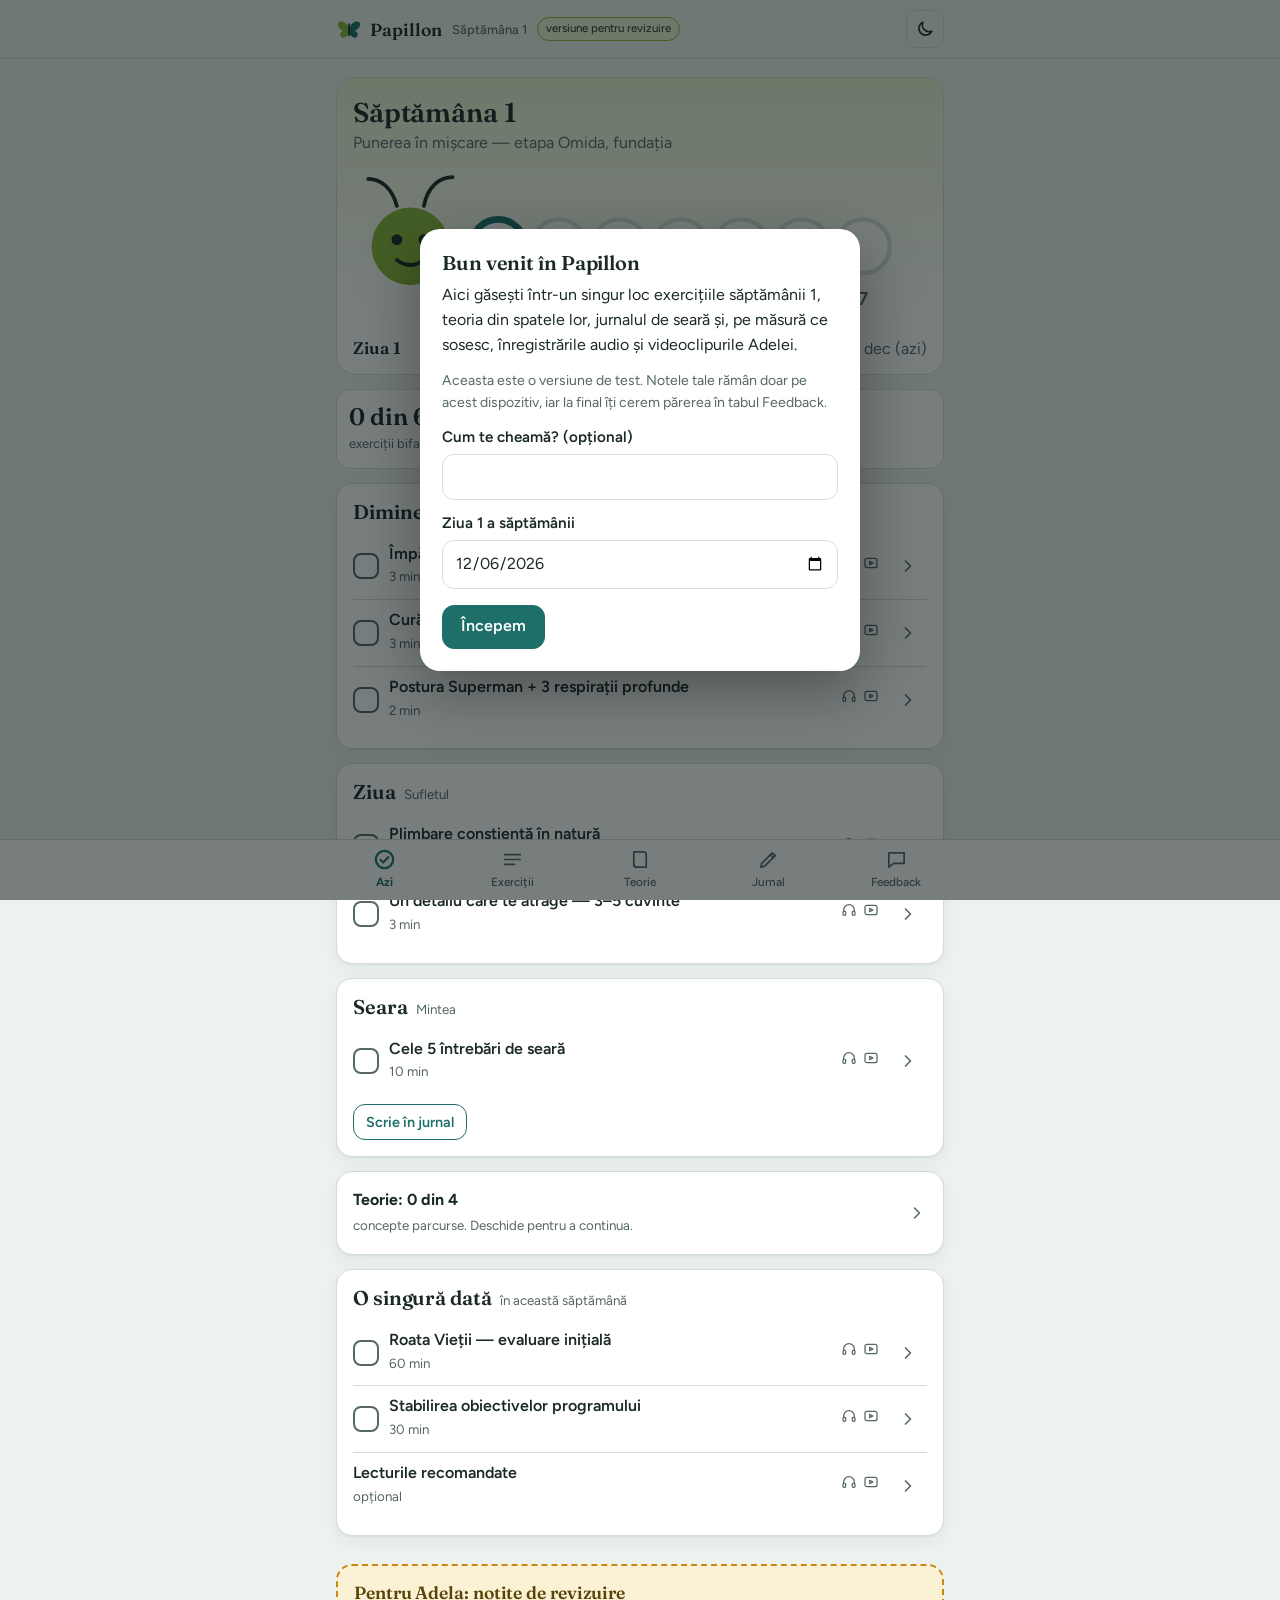
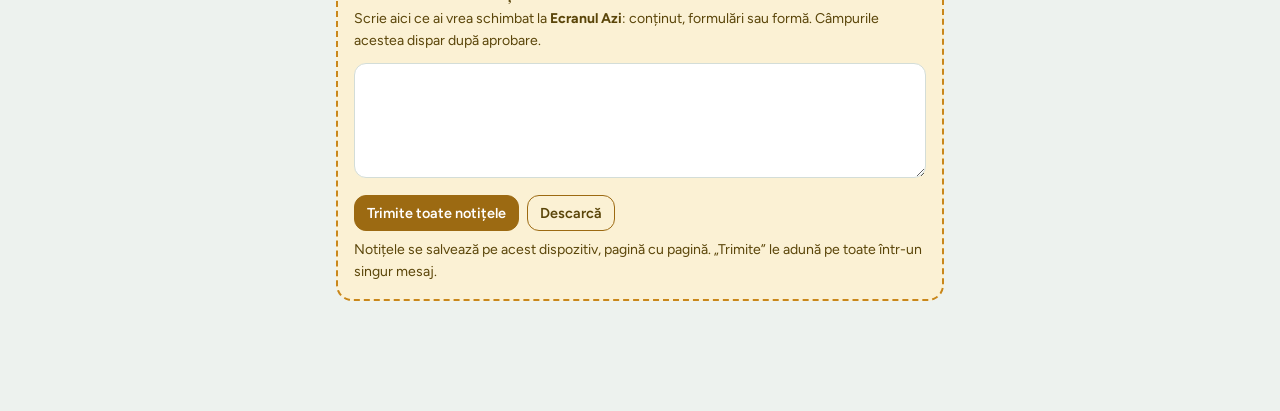
==== commit 30312c79: "s1: theory checkboxes, Teorie x/4 on Azi, feedback via Apps Script endpoint (no email in page) Co-Au" ====
--- a/s1/index.html
+++ b/s1/index.html
@@ -226,6 +226,14 @@
 .review .btn{border-color:#9C6A12;background:#9C6A12;color:#fff}
 .review .btn.ghost{background:none;color:inherit;border-color:#9C6A12}
 
+.tprog{display:flex;align-items:center;gap:10px;text-decoration:none;color:inherit;margin-top:14px}
+.tprog .grow{flex:1;min-width:0}.tprog b{display:block}.tprog small{color:var(--muted)}
+.tprog>svg{width:20px;height:20px;color:var(--muted);flex:none}
+.tchecks{display:flex;flex-wrap:wrap;gap:10px 22px;align-items:center}
+.chk{display:flex;align-items:center;gap:10px;cursor:pointer;font-weight:500}
+.okbadge{display:inline-block;font:600 .72rem var(--sans,inherit);padding:2px 8px;border-radius:99px;background:var(--accent);color:var(--accent-ink);vertical-align:middle;margin-left:6px}
+.okbadge.half{background:var(--tip);color:var(--tip-ink)}
+
 </style>
 </head>
 <body>
@@ -245,21 +253,19 @@
 <div id="fatal" hidden style="position:fixed;left:8px;right:8px;top:8px;z-index:99;background:#fff3f0;color:#7a1f14;border:1px solid #d9806f;border-radius:10px;padding:10px;font:13px/1.4 system-ui"></div>
 <script>
 window.addEventListener("error",function(e){var f=document.getElementById("fatal");if(f){f.hidden=false;f.textContent="Eroare: "+(e.message||e.error)+" ("+(e.lineno||"")+")";}});
-'use strict';
 /* ============================================================
    Papillon · Săptămâna 1 — conținut și configurare
-   Aici se editează: linkurile media (MEDIA), emailul de feedback,
+   Aici se editează: linkurile media (MEDIA), adresa scriptului de feedback,
    textele exercițiilor și ale teoriei.
    ============================================================ */
 
 const CONFIG = {
   version: 'S1-test-0.1',
-  // Adresa la care clienții trimit feedback-ul (lasă gol → feedback-ul se copiază / se descarcă)
-  feedbackEmail: '',
+  // Adresa web a scriptului Google Apps Script care primește feedback-ul (vezi apps-script/Code.gs).
+  // Lasă gol → feedback-ul se copiază / se descarcă. Adresele de email stau doar în script, nu aici.
+  feedbackUrl: '',
   // Mod revizuire: afișează câmpul „Pentru Adela” la finalul fiecărei pagini. După aprobare: false.
   reviewMode: true,
-  // Opțional: adresa la care se trimit notițele de revizuire (dacă lipsește, se folosește Partajare / copiere)
-  reviewEmail: '',
 };
 
 /* ---- MEDIA -------------------------------------------------
@@ -500,10 +506,10 @@
   'Relații sociale', 'Familie', 'Carieră', 'Viață romantică', 'Timp liber',
   'Contribuție la lume', 'Sănătate', 'Mediu personal', 'Dezvoltare personală',
 ];
-
 /* ============================================================
    Papillon · S1 — nucleu: utilitare, stare, media, instrumente
    ============================================================ */
+'use strict';
 
 const $ = (s, el = document) => el.querySelector(s);
 const $$ = (s, el = document) => [...el.querySelectorAll(s)];
@@ -541,6 +547,7 @@
   roata: { domains: DEFAULT_DOMAINS.map(n => ({ n, v: 5, note: '' })), savedAt: '', history: [] },
   goals: [{ domain: '', goal: '', why: '' }, { domain: '', goal: '', why: '' }, { domain: '', goal: '', why: '' }],
   once: {},
+  theory: {},
   fb: { ex: {}, gen: {} },
   review: {},
   stats: { opens: {}, sessions: 0, first: todayISO() },
@@ -742,10 +749,10 @@
   });
   return o + '<p class="saved" style="margin-top:8px">Se salvează automat, doar pe acest dispozitiv.</p>';
 }
-
 /* ============================================================
    Papillon · S1 — ecrane, rutare, evenimente
    ============================================================ */
+'use strict';
 
 const exById = id => EX.find(e => e.id === id);
 const thById = id => THEORY.find(t => t.id === id);
@@ -763,6 +770,10 @@
   const box = opts.noCheck ? '' : `<input type="checkbox" class="check" ${checked ? 'checked' : ''} ${opts.once ? `data-once="${e.id}"` : `data-check="${e.id}"`} aria-label="Bifează: ${esc(e.title)}">`;
   return `<div class="row ${checked ? 'done' : ''}">${box}<div class="grow"><b>${esc(e.title)}</b><small>${mm}</small></div>${media}<a class="go" href="#/ex/${e.id}" aria-label="Deschide ${esc(e.title)}">${svg('chev')}</a></div>`;
 }
+
+const thState = id => S.theory[id] || {};
+const thDone = id => { const t = thById(id), st = thState(id); return !!st.read && (!hasMedia(id, 'video') || !!st.video); };
+const thCount = () => THEORY.filter(t => thDone(t.id)).length;
 
 function viewAzi() {
   const days = weekDays(), idx = days.indexOf(selDay) + 1;
@@ -777,6 +788,7 @@
     if (m === 'seara') o += `<div style="margin-top:10px"><a class="btn ghost small" href="#/jurnal">Scrie în jurnal</a></div>`;
     o += '</section>';
   });
+  o += `<a class="card tprog" href="#/teorie"><div class="grow"><b>Teorie: ${thCount()} din ${THEORY.length}</b><small>${thCount() === THEORY.length ? 'Ai parcurs toată teoria săptămânii.' : 'concepte parcurse. Deschide pentru a continua.'}</small></div>${svg('chev')}</a>`;
   o += `<section class="card"><div class="moment-h"><h2>O singură dată</h2><small>în această săptămână</small></div><div class="rows">${EX.filter(e => e.moment === 'punctual').map(e => rowEx(e, !!S.once[e.id], { once: true, noCheck: !!e.optional })).join('')}</div></section>`;
   return o;
 }
@@ -831,7 +843,7 @@
     <div class="band"><div><b>Dimineața</b><span>corpul</span></div><div><b>Ziua</b><span>sufletul</span></div><div><b>Seara</b><span>mintea</span></div></div></section>`;
   o += '<h2 style="margin-top:20px">Cele patru concepte ale săptămânii</h2>';
   THEORY.forEach(t => {
-    o += `<a class="card tcard" href="#/teorie/${t.id}" style="margin-top:10px"><h3>${esc(t.titlu)}</h3><p class="muted" style="margin:0">${esc(t.scurt)}</p>
+    o += `<a class="card tcard" href="#/teorie/${t.id}" style="margin-top:10px"><h3>${esc(t.titlu)}${thDone(t.id) ? ' <span class="okbadge">parcurs</span>' : (thState(t.id).read ? ' <span class="okbadge half">citit</span>' : '')}</h3><p class="muted" style="margin:0">${esc(t.scurt)}</p>
       <span class="mini" style="margin-top:6px"><span class="${hasMedia(t.id, 'video') ? 'on' : ''}">${svg('video')}</span><span class="small">${hasMedia(t.id, 'video') ? 'Video disponibil' : 'Video în curând'}</span></span></a>`;
   });
   o += `<section class="card" style="margin-top:18px"><h2>Cum se leagă cu restul programului</h2><ul class="bullets">${INTEGRARE.map(x => `<li>${esc(x)}</li>`).join('')}</ul>
@@ -845,6 +857,8 @@
   let o = `<p><a href="#/teorie">Toată teoria</a></p><h1>${esc(t.titlu)}</h1><p class="lead">${esc(t.scurt)}</p>`;
   o += mediaSlot(id, 'video');
   o += `<section class="card">${t.text.map(p => `<p>${esc(p)}</p>`).join('')}<p class="small muted" style="margin:0">Sursa: ${esc(t.sursa)}</p></section>`;
+  const st = thState(id);
+  o += `<section class="card flat tchecks"><label class="chk"><input type="checkbox" class="check" data-th="${id}|read" ${st.read ? 'checked' : ''}><span>Am citit</span></label>${hasMedia(id, 'video') ? `<label class="chk"><input type="checkbox" class="check" data-th="${id}|video" ${st.video ? 'checked' : ''}><span>Am văzut videoul</span></label>` : '<p class="small muted" style="margin:0">Bifa pentru video apare când videoul e disponibil.</p>'}</section>`;
   o += `<section class="card"><h2>Pentru reflecție</h2><p>${esc(t.intrebare)}</p><textarea rows="3" aria-label="Reflecția ta" data-bind="reflect|${id}">${esc(S.reflect[id] || '')}</textarea><p class="saved">Se salvează automat, doar pe acest dispozitiv.</p></section>`;
   o += `<section class="card"><h2>Exerciții în care o aplici</h2><div class="rows">${t.ex.map(x => { const e = exById(x); return `<div class="row"><div class="grow"><b>${esc(e.title)}</b><small>${MOMENTS[e.moment].label}${e.min ? ', ' + e.min + ' min' : ''}</small></div><a class="go" href="#/ex/${x}" aria-label="Deschide ${esc(e.title)}">${svg('chev')}</a></div>`; }).join('')}</div></section>`;
   o += `<div class="pager">${prev ? `<a class="btn ghost small" href="#/teorie/${prev.id}">${esc(prev.titlu)}</a>` : '<span></span>'}${next ? `<a class="btn ghost small" href="#/teorie/${next.id}">${esc(next.titlu)}</a>` : '<span></span>'}</div>`;
@@ -910,7 +924,7 @@
     <label class="f" for="fu">Ce te-a ajutat cel mai mult?</label><textarea id="fu" rows="3" data-bind="fb|gen|util">${esc(g.util || '')}</textarea>
     <label class="f" for="fl">Ce lipsește?</label><textarea id="fl" rows="3" data-bind="fb|gen|lipsa">${esc(g.lipsa || '')}</textarea>
     <label class="f" for="fn">Ce a fost neclar sau greu de folosit?</label><textarea id="fn" rows="3" data-bind="fb|gen|neclar">${esc(g.neclar || '')}</textarea>
-    <div class="btns" style="margin-top:14px"><button class="btn" data-send>${CONFIG.feedbackEmail ? 'Trimite feedback pe email' : 'Copiază feedback-ul'}</button><button class="btn ghost" data-dl>Descarcă fișier</button></div>
+    <div class="btns" style="margin-top:14px"><button class="btn" data-send>${CONFIG.feedbackUrl ? 'Trimite feedback' : 'Copiază feedback-ul'}</button><button class="btn ghost" data-dl>Descarcă fișier</button></div>
     <p class="small muted" style="margin-top:8px">Răspunsurile rămân pe dispozitivul tău până apeși pe trimitere.</p></section>`;
   o += `<section class="card"><h2>Setări</h2><label class="f" for="sn">Numele tău (opțional)</label><input id="sn" type="text" data-bind="profile|name" value="${esc(S.profile.name)}">
     <label class="f" for="ss">Ziua 1 a săptămânii</label><input id="ss" type="date" data-start value="${S.profile.start}">
@@ -953,11 +967,7 @@
 }
 async function sendReview() {
   save(); const text = reviewText();
-  if (CONFIG.reviewEmail) {
-    location.href = `mailto:${CONFIG.reviewEmail}?subject=${encodeURIComponent('Notițe de revizuire Papillon S1')}&body=${encodeURIComponent(text)}`;
-    copyText(text).then(() => toast('Dacă nu s-a deschis emailul, textul e copiat — lipește-l într-un mesaj'));
-    return;
-  }
+  if (CONFIG.feedbackUrl) { postRemote('review', text, 'Notițele au fost trimise. Mulțumim!'); return; }
   try { if (navigator.share) { await navigator.share({ title: 'Notițe de revizuire Papillon S1', text }); return; } }
   catch (e) { if (e && e.name === 'AbortError') return; }
   copyText(text).then(() => toast('Notițele au fost copiate — lipește-le într-un mesaj'));
@@ -1034,6 +1044,7 @@
 document.addEventListener('change', ev => {
   const el = ev.target;
   if (el.matches('[data-check]')) toggleCheck(el.dataset.check);
+  else if (el.matches('[data-th]')) { const [id, k] = el.dataset.th.split('|'); (S.theory[id] = S.theory[id] || {})[k] = el.checked; save(); rerender(); }
   else if (el.matches('[data-once]')) { S.once[el.dataset.once] = el.checked; save(); rerender(); }
   else if (el.matches('[data-day-pick]')) { selDay = el.value; rerender(); }
   else if (el.matches('[data-start]')) { if (el.value) { S.profile.start = el.value; initSelDay(); save(); toast('Data de start a fost schimbată'); } }
@@ -1057,12 +1068,26 @@
     try { document.execCommand('copy'); } catch (e2) { /* ignor */ } ta.remove(); return true;
   }
 }
+/* trimite textul către scriptul Apps Script (Sheet + email către Andrei și Adela) */
+let sending = false;
+async function postRemote(type, text, okMsg) {
+  if (sending) return; sending = true;
+  const btns = $$('[data-send],[data-review-send]'); btns.forEach(b => { b.disabled = true; });
+  try {
+    const ctl = new AbortController(); const to = setTimeout(() => ctl.abort(), 20000);
+    const r = await fetch(CONFIG.feedbackUrl, { method: 'POST', headers: { 'Content-Type': 'text/plain;charset=utf-8' }, body: JSON.stringify({ type, version: CONFIG.version, name: S.profile.name || '', text }), signal: ctl.signal });
+    clearTimeout(to);
+    const j = await r.json();
+    if (!j || !j.ok) throw new Error('rejected');
+    toast(okMsg);
+  } catch (e) {
+    copyText(text).then(() => toast('Nu s-a putut trimite acum. Textul e copiat — îl poți lipi într-un mesaj.'));
+  } finally { sending = false; btns.forEach(b => { b.disabled = false; }); }
+}
 function sendFeedback() {
   save(); const text = feedbackText();
-  if (CONFIG.feedbackEmail) {
-    location.href = `mailto:${CONFIG.feedbackEmail}?subject=${encodeURIComponent('Feedback Papillon S1')}&body=${encodeURIComponent(text)}`;
-    copyText(text).then(() => toast('Textul a fost copiat și ca rezervă'));
-  } else copyText(text).then(() => toast('Feedback copiat — lipește-l într-un mesaj'));
+  if (CONFIG.feedbackUrl) postRemote('feedback', text, 'Feedback trimis. Mulțumim!');
+  else copyText(text).then(() => toast('Feedback copiat — lipește-l într-un mesaj'));
 }
 function downloadFeedback() {
   save(); const blob = new Blob([feedbackText()], { type: 'text/plain;charset=utf-8' });
@@ -1101,7 +1126,6 @@
   if (!S.profile.done) welcome();
 })();
 
-
 </script>
 </body>
 </html>
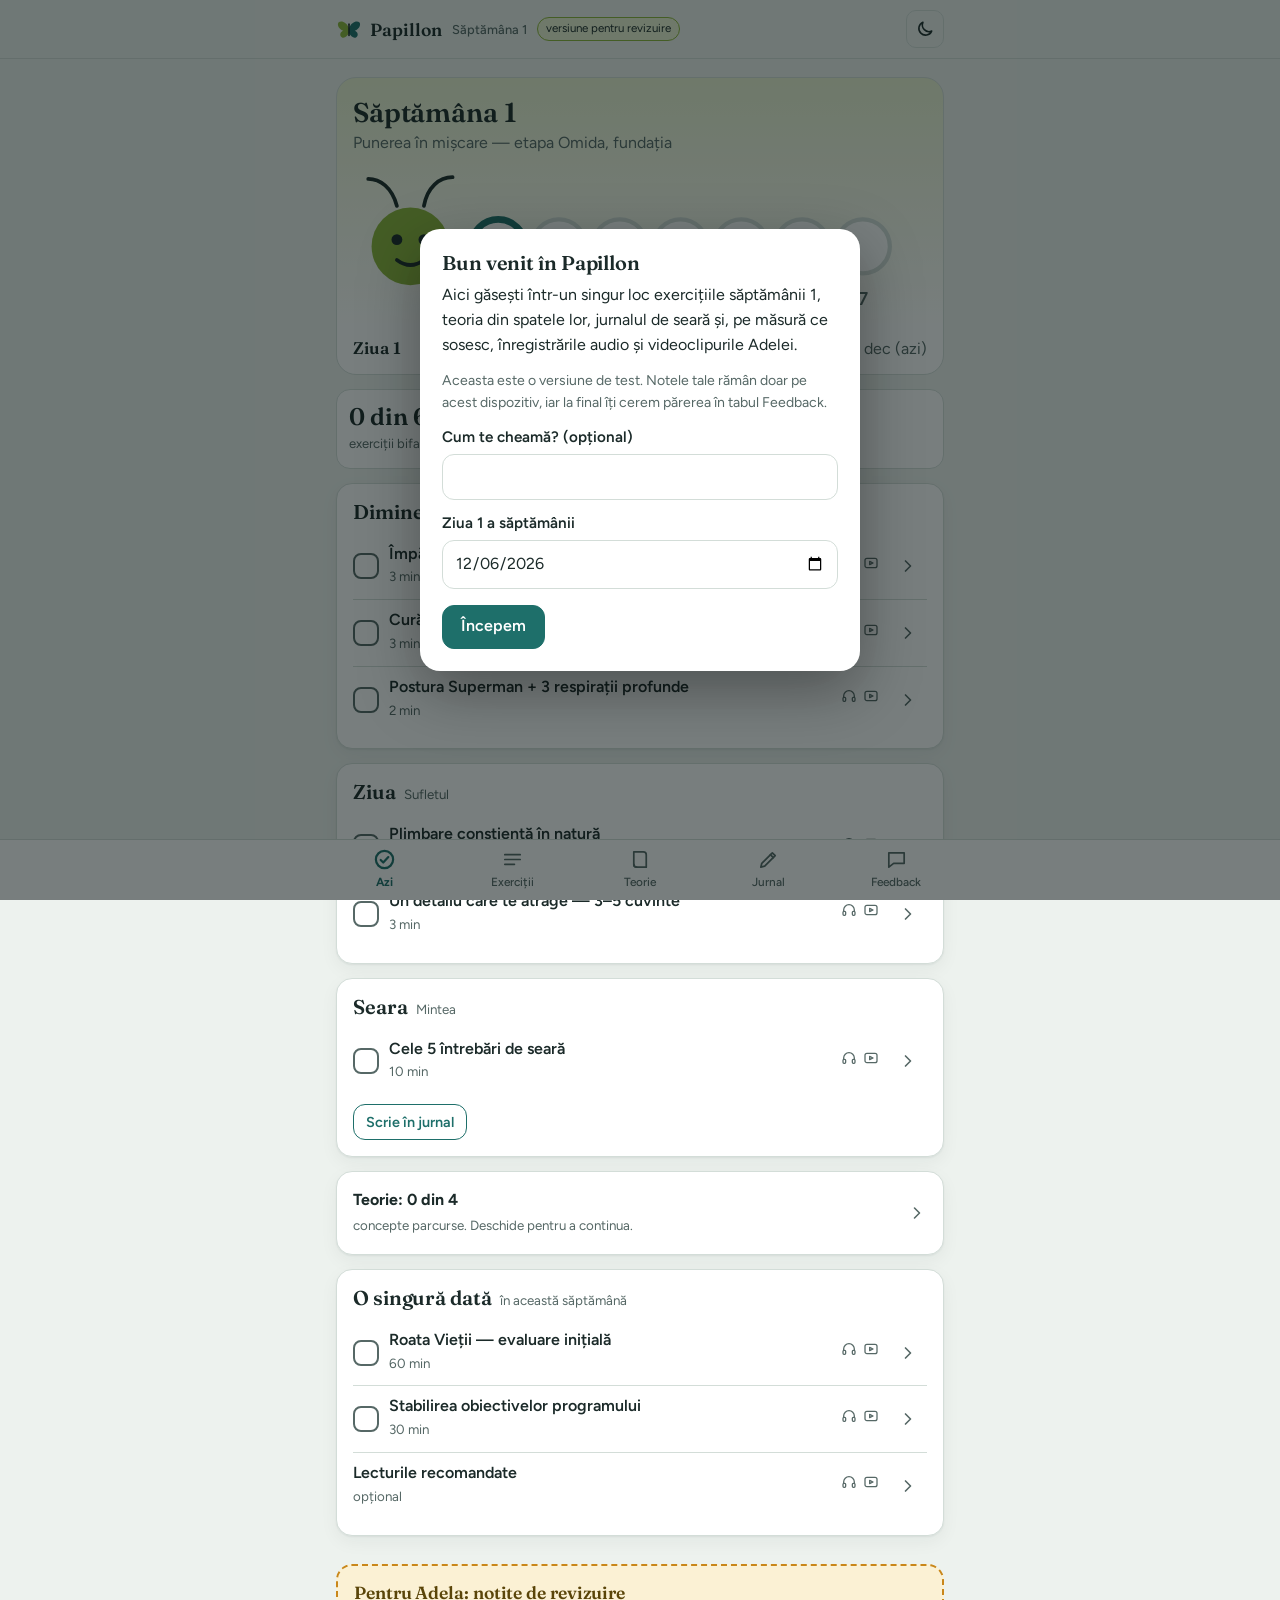
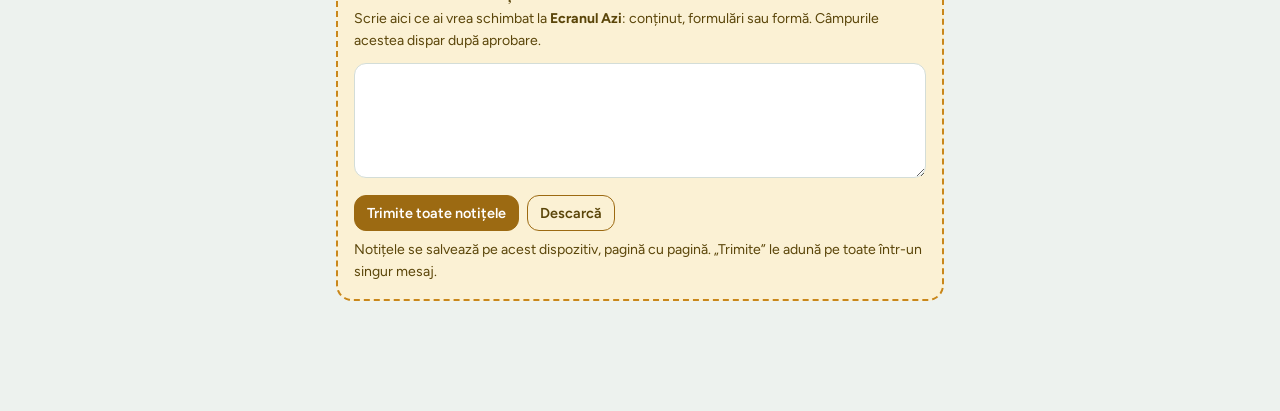
==== commit a8cb1bf9: "s1: connect feedback endpoint Co-Authored-By: Claude Sonnet 5.5 <noreply@anthropic.com> Claude-Sessi" ====
--- a/s1/index.html
+++ b/s1/index.html
@@ -263,7 +263,7 @@
   version: 'S1-test-0.1',
   // Adresa web a scriptului Google Apps Script care primește feedback-ul (vezi apps-script/Code.gs).
   // Lasă gol → feedback-ul se copiază / se descarcă. Adresele de email stau doar în script, nu aici.
-  feedbackUrl: '',
+  feedbackUrl: 'https://script.google.com/macros/s/AKfycbzW6imOycsVBO2QaOI-jneF4FxaKdrB49qaWJbiIMmI6uD4WRSIpJDQIcbFjug9eRat/exec',
   // Mod revizuire: afișează câmpul „Pentru Adela” la finalul fiecărei pagini. După aprobare: false.
   reviewMode: true,
 };
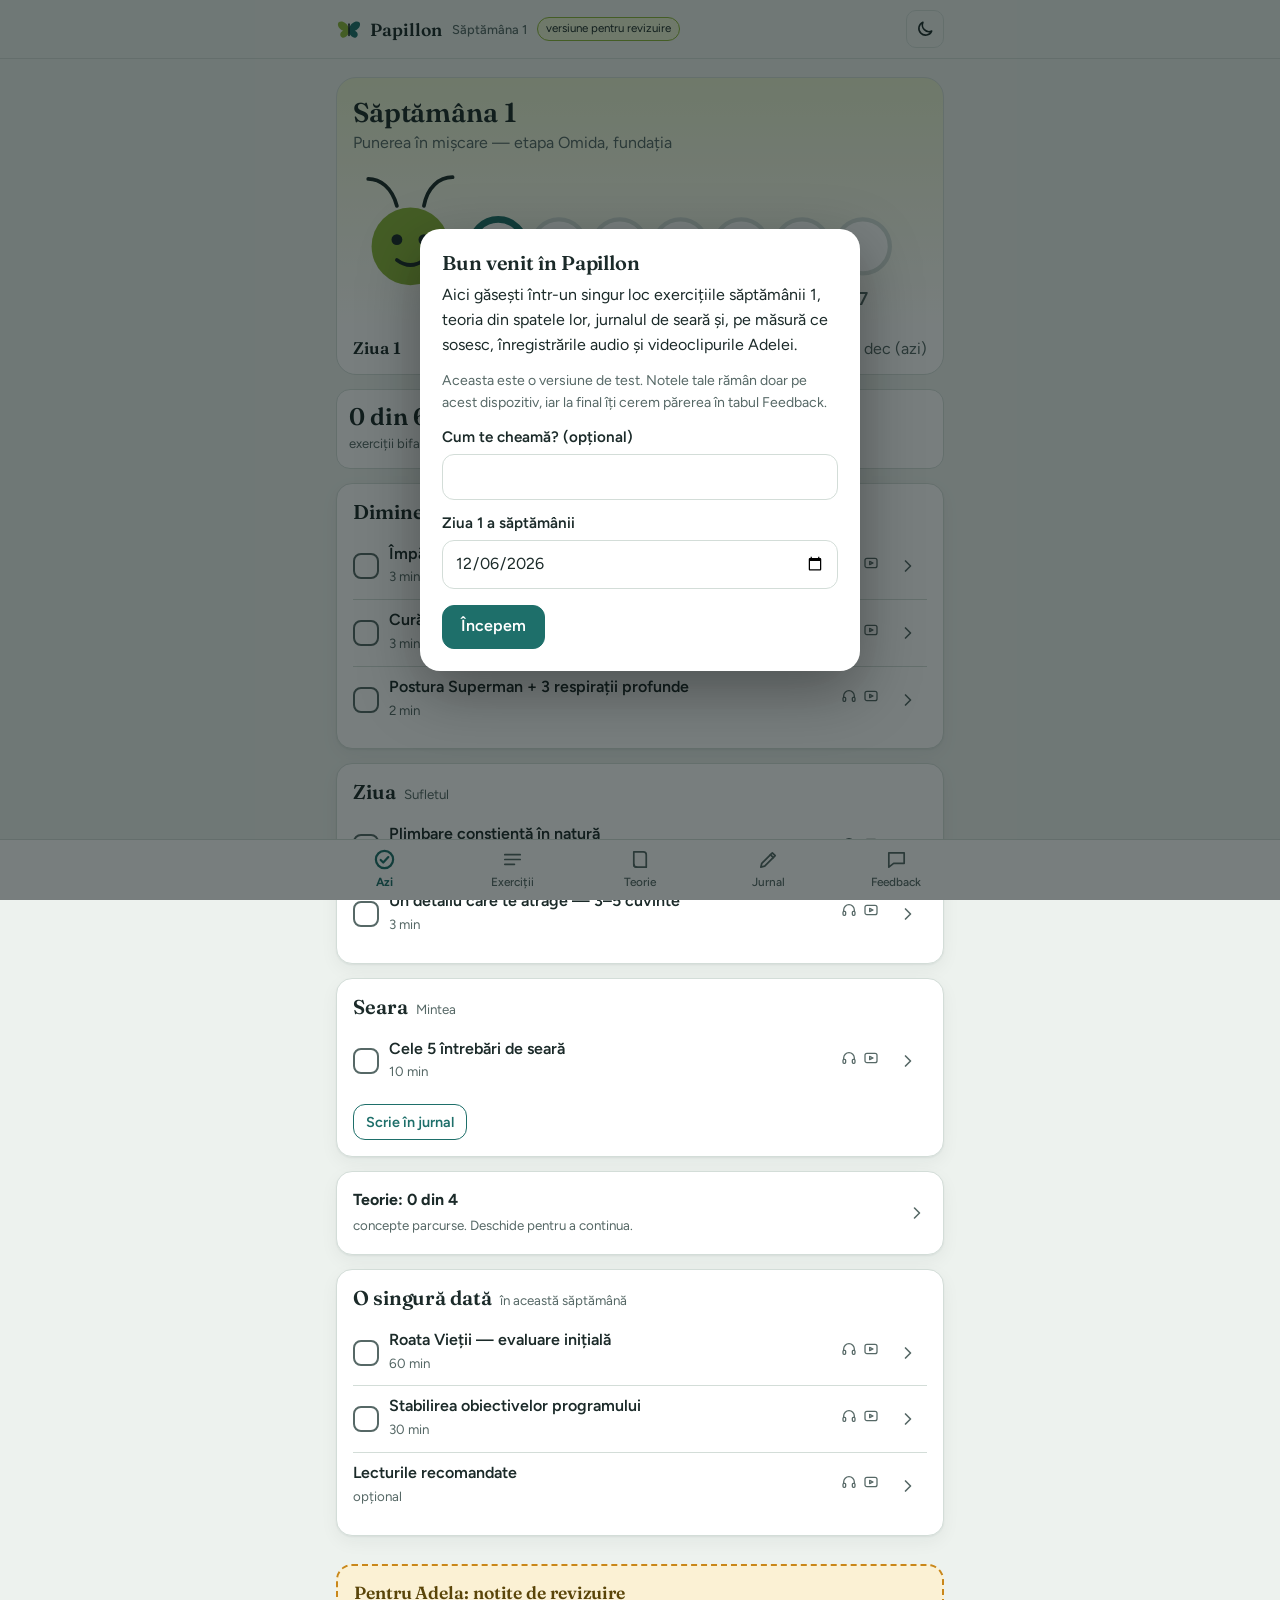
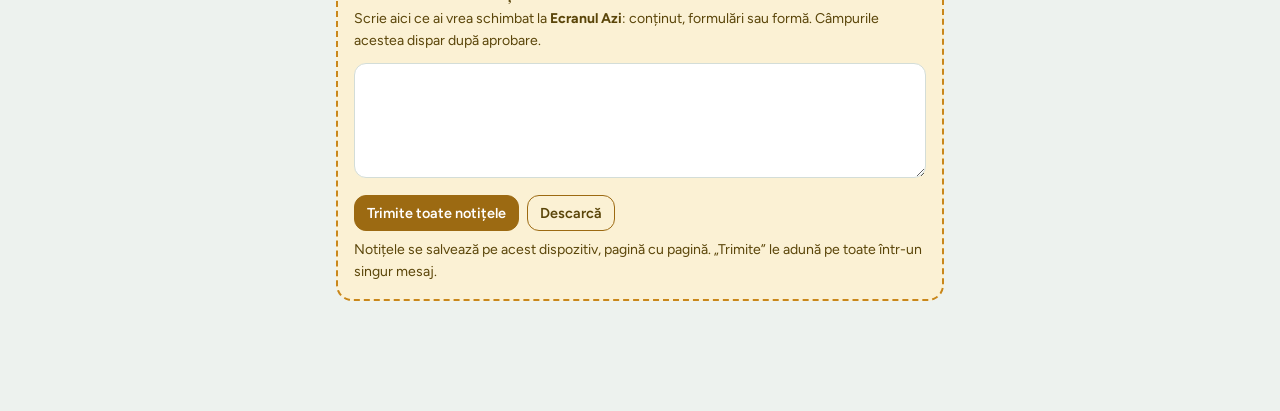
==== commit bea3000a: "s1: show reason when feedback send fails Co-Authored-By: Claude Sonnet 5.5 <noreply@anthropic.com> C" ====
--- a/s1/index.html
+++ b/s1/index.html
@@ -758,9 +758,9 @@
 const thById = id => THEORY.find(t => t.id === id);
 const view = () => $('#view');
 
-function toast(msg) {
+function toast(msg, ms = 1800) {
   const t = $('#toast'); t.textContent = msg; t.classList.add('on');
-  clearTimeout(toast.t); toast.t = setTimeout(() => t.classList.remove('on'), 1800);
+  clearTimeout(toast.t); toast.t = setTimeout(() => t.classList.remove('on'), ms);
 }
 
 /* ---------- AZI ---------- */
@@ -1077,11 +1077,15 @@
     const ctl = new AbortController(); const to = setTimeout(() => ctl.abort(), 20000);
     const r = await fetch(CONFIG.feedbackUrl, { method: 'POST', headers: { 'Content-Type': 'text/plain;charset=utf-8' }, body: JSON.stringify({ type, version: CONFIG.version, name: S.profile.name || '', text }), signal: ctl.signal });
     clearTimeout(to);
-    const j = await r.json();
-    if (!j || !j.ok) throw new Error('rejected');
+    if (!r.ok) throw new Error('HTTP ' + r.status);
+    const raw = await r.text(); let j = null;
+    try { j = JSON.parse(raw); } catch (pe) { throw new Error('răspuns nu e JSON (probabil cere autentificare Google): ' + raw.slice(0, 60).replace(/\s+/g, ' ')); }
+    if (!j || !j.ok) throw new Error('scriptul a respins mesajul: ' + (j && j.error));
     toast(okMsg);
   } catch (e) {
-    copyText(text).then(() => toast('Nu s-a putut trimite acum. Textul e copiat — îl poți lipi într-un mesaj.'));
+    console.warn('Trimitere eșuată', e);
+    const why = e && e.name === 'AbortError' ? 'timp expirat' : (e && e.message) || 'necunoscut';
+    copyText(text).then(() => { toast('Nu s-a putut trimite (' + why + '). Textul e copiat — îl poți lipi într-un mesaj.', 9000); });
   } finally { sending = false; btns.forEach(b => { b.disabled = false; }); }
 }
 function sendFeedback() {
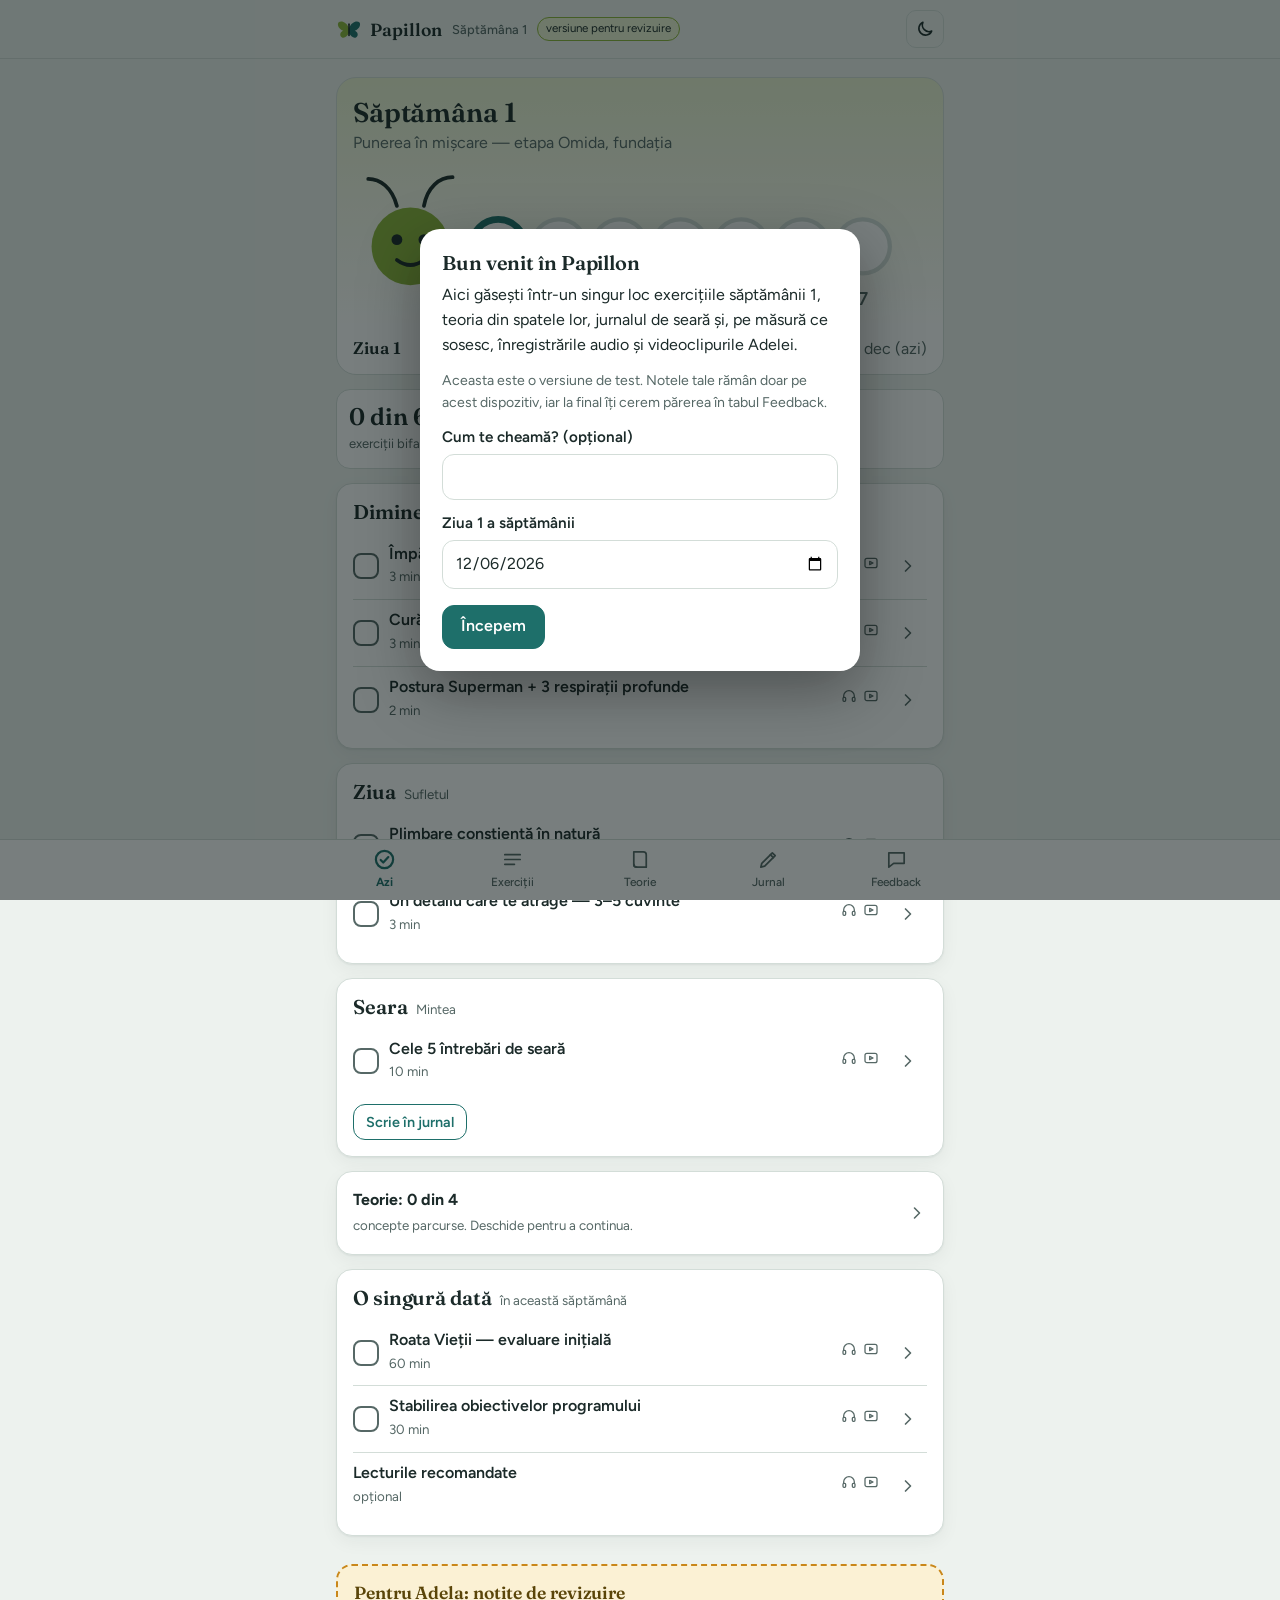
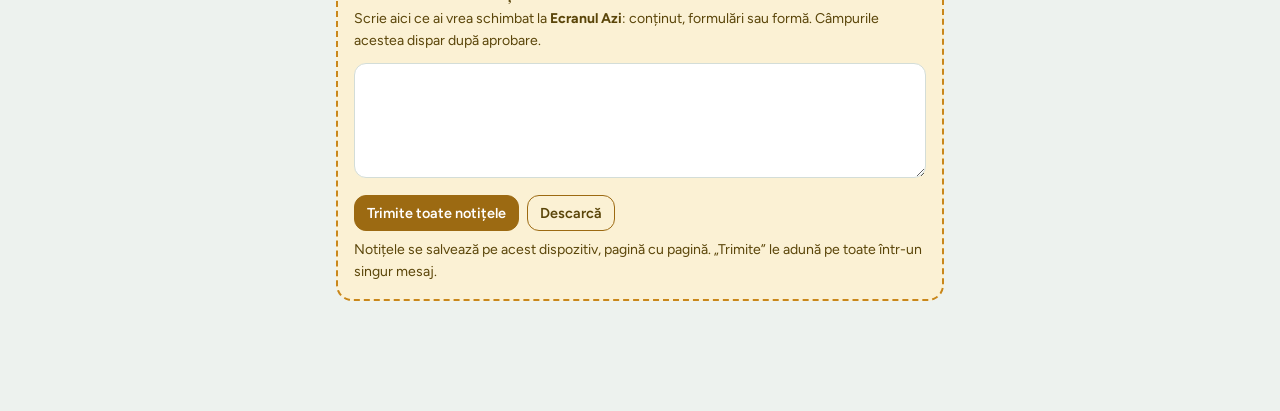
==== commit 24d6e55c: "s1: send feedback via hidden form + iframe with confirmation from script Co-Authored-By: Claude Sonn" ====
--- a/s1/index.html
+++ b/s1/index.html
@@ -1070,23 +1070,30 @@
 }
 /* trimite textul către scriptul Apps Script (Sheet + email către Andrei și Adela) */
 let sending = false;
-async function postRemote(type, text, okMsg) {
-  if (sending) return; sending = true;
+function postRemote(type, text, okMsg) {
+  if (sending) return Promise.resolve(); sending = true;
   const btns = $$('[data-send],[data-review-send]'); btns.forEach(b => { b.disabled = true; });
-  try {
-    const ctl = new AbortController(); const to = setTimeout(() => ctl.abort(), 20000);
-    const r = await fetch(CONFIG.feedbackUrl, { method: 'POST', headers: { 'Content-Type': 'text/plain;charset=utf-8' }, body: JSON.stringify({ type, version: CONFIG.version, name: S.profile.name || '', text }), signal: ctl.signal });
-    clearTimeout(to);
-    if (!r.ok) throw new Error('HTTP ' + r.status);
-    const raw = await r.text(); let j = null;
-    try { j = JSON.parse(raw); } catch (pe) { throw new Error('răspuns nu e JSON (probabil cere autentificare Google): ' + raw.slice(0, 60).replace(/\s+/g, ' ')); }
-    if (!j || !j.ok) throw new Error('scriptul a respins mesajul: ' + (j && j.error));
-    toast(okMsg);
-  } catch (e) {
-    console.warn('Trimitere eșuată', e);
-    const why = e && e.name === 'AbortError' ? 'timp expirat' : (e && e.message) || 'necunoscut';
-    copyText(text).then(() => { toast('Nu s-a putut trimite (' + why + '). Textul e copiat — îl poți lipi într-un mesaj.', 9000); });
-  } finally { sending = false; btns.forEach(b => { b.disabled = false; }); }
+  const id = Date.now().toString(36) + Math.random().toString(36).slice(2, 8);
+  return new Promise(resolve => {
+    let done = false, iframe, form, timer;
+    const finish = (ok, why) => {
+      if (done) return; done = true; clearTimeout(timer); window.removeEventListener('message', onMsg);
+      if (iframe) iframe.remove(); if (form) form.remove();
+      sending = false; btns.forEach(b => { b.disabled = false; });
+      if (ok) toast(okMsg, 3500);
+      else copyText(text).then(() => toast('Nu s-a putut trimite (' + why + '). Textul e copiat — îl poți lipi într-un mesaj.', 9000));
+      resolve(ok);
+    };
+    const onMsg = ev => { const d = ev.data; if (d && d.papillon === id) finish(!!d.ok, d.error || 'respins de script'); };
+    window.addEventListener('message', onMsg);
+    iframe = document.createElement('iframe'); iframe.name = 'pap_fb_' + id; iframe.hidden = true; iframe.title = 'trimitere';
+    form = document.createElement('form'); form.method = 'POST'; form.action = CONFIG.feedbackUrl; form.target = iframe.name; form.hidden = true;
+    const inp = document.createElement('input'); inp.type = 'hidden'; inp.name = 'payload';
+    inp.value = JSON.stringify({ id, type, version: CONFIG.version, name: S.profile.name || '', text });
+    form.appendChild(inp); document.body.appendChild(iframe); document.body.appendChild(form);
+    timer = setTimeout(() => finish(false, 'fără răspuns de la script'), 25000);
+    form.submit();
+  });
 }
 function sendFeedback() {
   save(); const text = feedbackText();
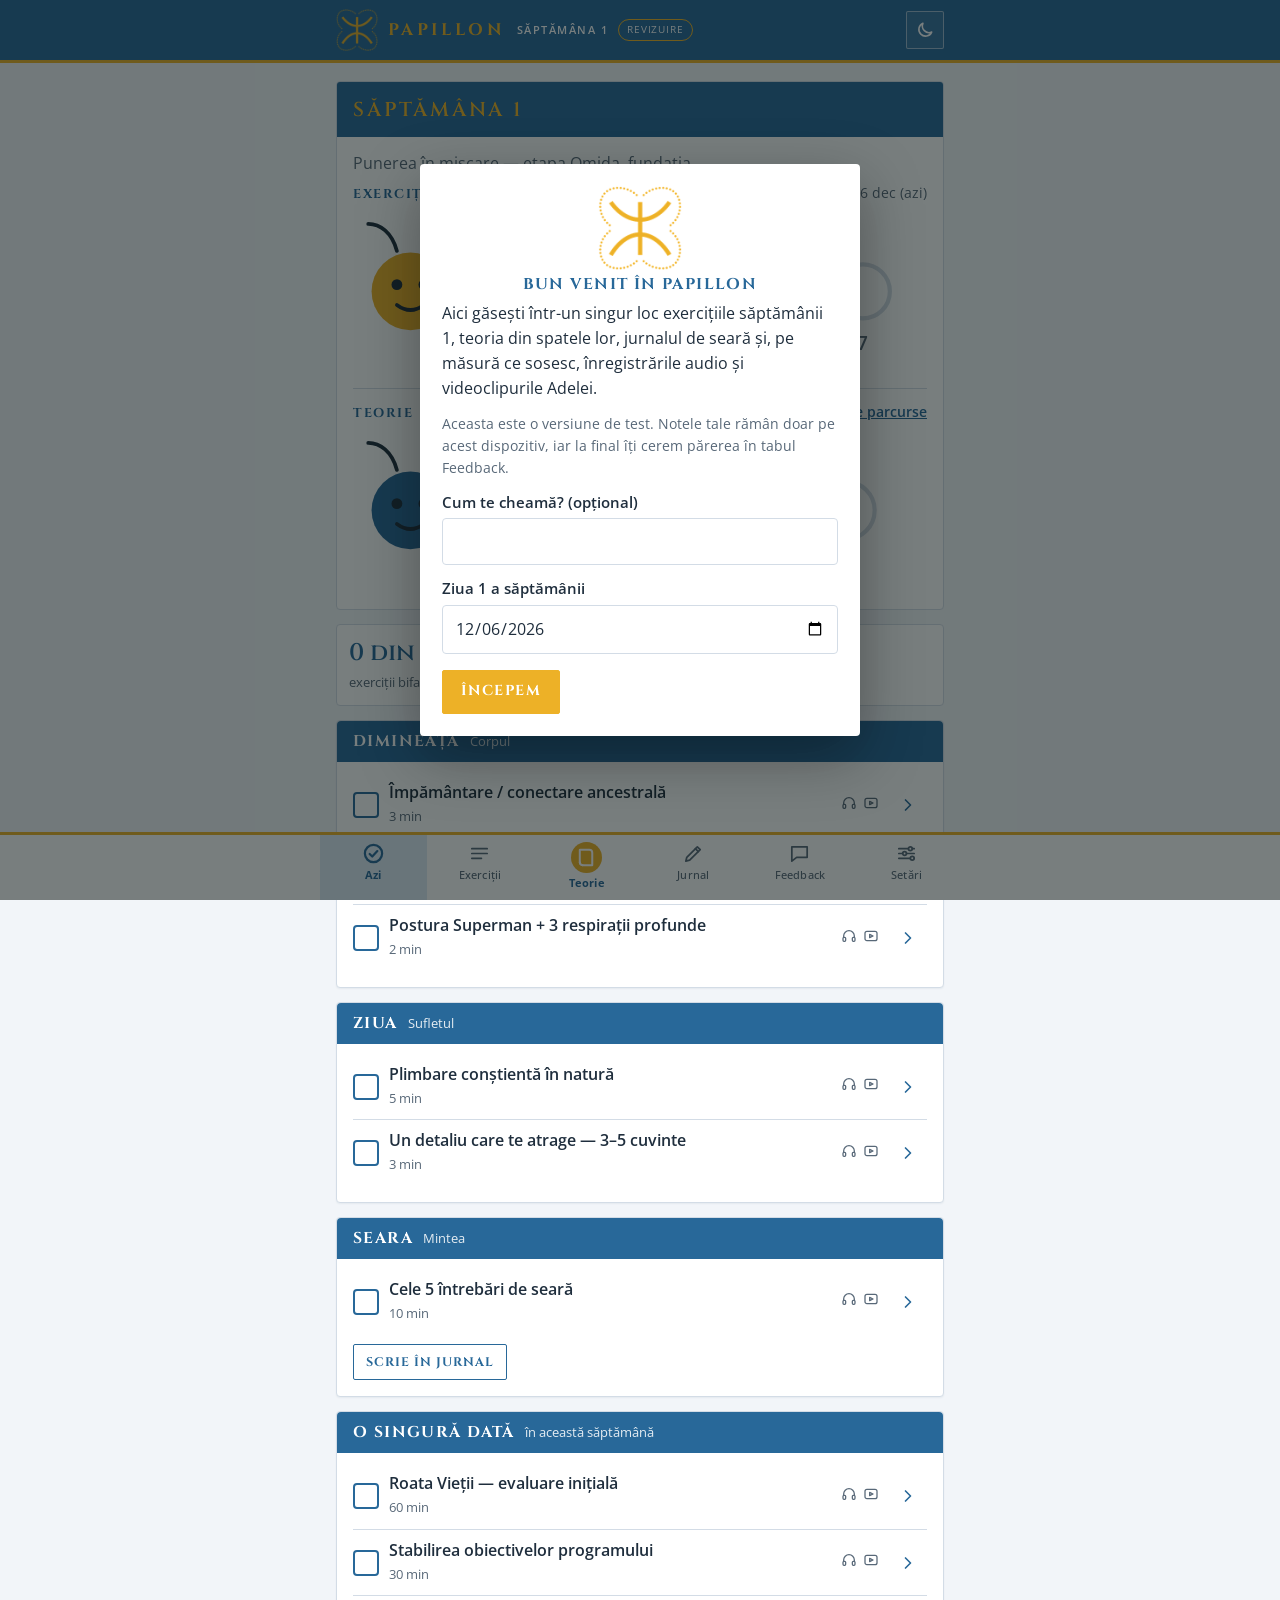
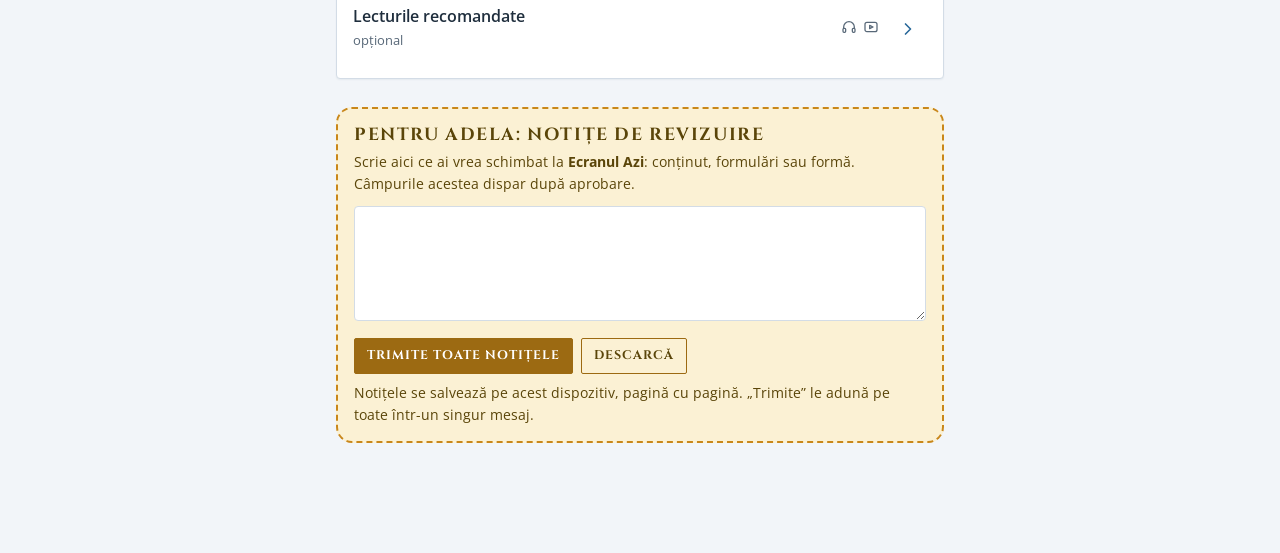
==== commit 1a5181a0: "S1: revizuire UI/UX, identitate Papillon, omizi de progres, feedback Co-Authored-By: Claude Sonnet 5" ====
--- a/s1/index.html
+++ b/s1/index.html
@@ -3,36 +3,41 @@
 <head>
 <meta charset="utf-8">
 <meta name="viewport" content="width=device-width, initial-scale=1, viewport-fit=cover">
-<meta name="theme-color" content="#1E6F6A">
+<meta name="theme-color" content="#286899">
+<link rel="icon" type="image/png" href="[data-uri]">
+<link rel="apple-touch-icon" href="[data-uri]">
 <title>Papillon · Săptămâna 1</title>
 <link rel="preconnect" href="https://fonts.googleapis.com">
 <link rel="preconnect" href="https://fonts.gstatic.com" crossorigin>
-<link href="https://fonts.googleapis.com/css2?family=Figtree:wght@400;500;600;700&family=Fraunces:opsz,wght@9..144,500;9..144,600&display=swap" rel="stylesheet">
+<link href="https://fonts.googleapis.com/css2?family=Cinzel:wght@500;600;700&family=Open+Sans:wght@400;500;600;700&display=swap" rel="stylesheet">
 <style>
+/* Papillon S1 — identitate vizuală inspirată de site-ul Adelei Ciurea (albastru #286899, auriu #EDB127, fundal alb) */
 :root{
-  --bg:#EDF2EE; --surface:#FFFFFF; --ink:#1B2A29; --muted:#566866; --line:#D3DDD8;
-  --accent:#1E6F6A; --accent-ink:#FFFFFF; --accent-soft:#DCEEEB;
-  --leaf:#8DB63A; --leaf-soft:#EAF3D2;
-  --tip:#FBF1D4; --tip-ink:#5A4509; --short:#E3F0E4; --short-ink:#26502C;
+  --bg:#F2F5F9; --surface:#FFFFFF; --ink:#1F2E3D; --muted:#586878; --line:#D3DCE6;
+  --accent:#286899; --accent-ink:#FFFFFF; --accent-soft:#DDEAF5;
+  --band:#286899; --gold:#EDB127; --gold-ink:#FFFFFF; --gold-soft:#FBF0D3;
+  --leaf:#EDB127; --leaf-soft:#FBF0D3;
+  --tip:#FBF1D4; --tip-ink:#5A4509; --short:#E1ECF7; --short-ink:#1E4468;
   --danger:#A23B2F;
-  --shadow:0 1px 2px rgba(20,40,38,.06),0 6px 18px rgba(20,40,38,.05);
-  --serif:'Fraunces',Georgia,'Times New Roman',serif;
-  --sans:'Figtree',system-ui,-apple-system,'Segoe UI',Roboto,sans-serif;
+  --shadow:0 1px 2px rgba(20,50,80,.06);
+  --serif:'Cinzel',Georgia,'Times New Roman',serif;
+  --sans:'Open Sans',system-ui,-apple-system,'Segoe UI',Roboto,sans-serif;
 }
 :root[data-theme="dark"]{
-  --bg:#0E1718; --surface:#162324; --ink:#E5EEEB; --muted:#90A7A3; --line:#26393A;
-  --accent:#5EC4B8; --accent-ink:#06201D; --accent-soft:#1B3836;
-  --leaf:#A8CC4A; --leaf-soft:#27331A;
-  --tip:#2D2A14; --tip-ink:#E8D79A; --short:#17301E; --short-ink:#B5DDB9;
-  --danger:#E0857A;
-  --shadow:none;
+  --bg:#0B1824; --surface:#13273A; --ink:#E7EEF5; --muted:#9BB0C3; --line:#26425C;
+  --accent:#79B2E0; --accent-ink:#082338; --accent-soft:#1B3A57;
+  --band:#1D5380; --gold:#EDB127; --gold-ink:#FFFFFF; --gold-soft:#3A2F10;
+  --leaf:#EDB127; --leaf-soft:#3A2F10;
+  --tip:#2D2A14; --tip-ink:#E8D79A; --short:#16304A; --short-ink:#BBD8F2;
+  --danger:#E0857A; --shadow:none;
 }
 @media (prefers-color-scheme:dark){
   :root:not([data-theme="light"]){
-    --bg:#0E1718; --surface:#162324; --ink:#E5EEEB; --muted:#90A7A3; --line:#26393A;
-    --accent:#5EC4B8; --accent-ink:#06201D; --accent-soft:#1B3836;
-    --leaf:#A8CC4A; --leaf-soft:#27331A;
-    --tip:#2D2A14; --tip-ink:#E8D79A; --short:#17301E; --short-ink:#B5DDB9;
+    --bg:#0B1824; --surface:#13273A; --ink:#E7EEF5; --muted:#9BB0C3; --line:#26425C;
+    --accent:#79B2E0; --accent-ink:#082338; --accent-soft:#1B3A57;
+    --band:#1D5380; --gold:#EDB127; --gold-ink:#FFFFFF; --gold-soft:#3A2F10;
+    --leaf:#EDB127; --leaf-soft:#3A2F10;
+    --tip:#2D2A14; --tip-ink:#E8D79A; --short:#16304A; --short-ink:#BBD8F2;
     --danger:#E0857A; --shadow:none;
   }
 }
@@ -226,23 +231,124 @@
 .review .btn{border-color:#9C6A12;background:#9C6A12;color:#fff}
 .review .btn.ghost{background:none;color:inherit;border-color:#9C6A12}
 
-.tprog{display:flex;align-items:center;gap:10px;text-decoration:none;color:inherit;margin-top:14px}
-.tprog .grow{flex:1;min-width:0}.tprog b{display:block}.tprog small{color:var(--muted)}
-.tprog>svg{width:20px;height:20px;color:var(--muted);flex:none}
 .tchecks{display:flex;flex-wrap:wrap;gap:10px 22px;align-items:center}
 .chk{display:flex;align-items:center;gap:10px;cursor:pointer;font-weight:500}
 .okbadge{display:inline-block;font:600 .72rem var(--sans,inherit);padding:2px 8px;border-radius:99px;background:var(--accent);color:var(--accent-ink);vertical-align:middle;margin-left:6px}
 .okbadge.half{background:var(--tip);color:var(--tip-ink)}
 
+/* ===================== Identitate Papillon ===================== */
+h1{font-size:1.2rem;text-transform:uppercase;letter-spacing:.14em;background:var(--band);color:var(--gold);padding:14px 16px;border-radius:2px;margin:0;line-height:1.35;font-weight:600;overflow-wrap:anywhere}
+h2{font-size:.98rem;text-transform:uppercase;letter-spacing:.09em;color:var(--accent);font-weight:700}
+h3{font-size:1rem;letter-spacing:.03em;color:var(--accent)}
+.lead{font:500 1rem/1.5 var(--sans)}
+
+/* antet */
+.top{background:var(--band);border-bottom:3px solid var(--gold);backdrop-filter:none}
+.top-in{height:60px;padding:0 16px}
+.brand{color:var(--gold);gap:10px;letter-spacing:.2em;font-size:1.05rem;font-weight:700;text-transform:uppercase}
+.brand .logo{width:42px;height:42px;display:block}
+.brand small{color:#fff;font:600 .66rem var(--sans);letter-spacing:.14em;text-transform:uppercase;margin-left:2px}
+.iconbtn{border-color:rgba(255,255,255,.5);color:#fff;background:rgba(255,255,255,.08);border-radius:2px}
+.testbadge{background:transparent;color:#fff;border:1px solid var(--gold);font-size:.64rem;letter-spacing:.08em;text-transform:uppercase;padding:2px 8px}
+@media (max-width:430px){.brand small{display:none}}
+
+/* navigare jos */
+.nav{border-top:3px solid var(--gold)}
+.nav-in{grid-template-columns:repeat(6,1fr)}
+.nav a{font-size:.68rem;padding:7px 1px 8px;letter-spacing:.02em}
+.nav a[aria-current="page"]{color:var(--accent);background:var(--accent-soft)}
+.nav a.hl{color:var(--accent);font-weight:700}
+.nav a.hl svg{background:var(--gold);color:#fff;border-radius:50%;padding:4px;width:31px;height:31px;stroke-width:2.1}
+.nav a.hl[aria-current="page"] svg{box-shadow:0 0 0 2px var(--accent)}
+
+/* buton Înapoi fix */
+.backbar{position:sticky;top:63px;z-index:15;display:flex;align-items:center;justify-content:space-between;gap:10px;background:var(--surface);border:1px solid var(--line);border-left:4px solid var(--gold);border-radius:2px;padding:6px 8px;margin-top:-4px;box-shadow:0 3px 10px rgba(20,50,80,.12)}
+.backbtn{display:inline-flex;align-items:center;gap:6px;min-height:44px;padding:0 16px 0 8px;border:0;background:var(--gold);color:#fff;border-radius:2px;font:700 .9rem var(--serif);letter-spacing:.1em;text-transform:uppercase;cursor:pointer}
+.backbtn svg{width:22px;height:22px;fill:none;stroke:currentColor;stroke-width:2.6;stroke-linecap:round;stroke-linejoin:round}
+.backwhere{font:600 .7rem var(--sans);letter-spacing:.12em;text-transform:uppercase;color:var(--muted)}
+
+/* carduri și forme (colțuri drepte, ca pe site) */
+.card{border-radius:4px;box-shadow:var(--shadow)}
+.stat{border-radius:4px}.stat b{color:var(--accent)}
+.hero{padding:0;background:var(--surface);border-radius:4px;overflow:hidden}
+.hero h1{border-radius:0;font-size:1.25rem}
+.hero-body{padding:12px 16px 14px}
+.moment-h{margin:-16px -16px 10px;padding:10px 16px;background:var(--band);border-radius:4px 4px 0 0;display:flex;align-items:baseline;gap:10px}
+.moment-h h2{color:#fff;margin:0}
+.moment-h small{color:#fff;opacity:.88}
+.rt{display:block;color:inherit;text-decoration:none}
+.go{border-radius:2px;color:var(--accent)}
+.check{border-radius:4px;border-color:var(--accent)}
+.check:checked{background:var(--gold);border-color:var(--gold)}
+.check:checked::after{border-color:#fff}
+.chip{background:var(--accent-soft)}
+.slot,.timer,.box{border-radius:4px}
+.steps li::before{background:var(--gold);color:#fff}
+textarea,input[type=text],input[type=date],input[type=number],select{border-radius:4px}
+.band div{border-radius:4px}
+
+/* butoane: auriu #EDB127, text alb cu majuscule spațiate, colțuri drepte */
+.btn{background:var(--gold);border-color:var(--gold);color:#fff;border-radius:2px;font-family:var(--serif);font-weight:700;text-transform:uppercase;letter-spacing:.1em;font-size:.9rem}
+.btn.small{font-size:.78rem;letter-spacing:.08em}
+.btn.ghost{background:transparent;color:var(--accent);border-color:var(--accent)}
+.btn.danger{background:transparent;color:var(--danger);border-color:var(--danger)}
+.btn:disabled{opacity:.6;cursor:wait}
+.seg-tabs{border-radius:4px}
+.seg-tabs button{border-radius:2px}
+.seg-tabs button[aria-selected="true"]{background:var(--gold);color:#fff}
+.seg-tabs.three{display:grid;grid-template-columns:1fr 1.25fr .9fr}
+.seg-tabs.three button{font-size:.8rem;line-height:1.25;padding:6px 4px;min-height:50px}
+.rate button,.fbq button{border-radius:2px}
+.rate button[aria-pressed="true"]{background:var(--gold);border-color:var(--gold);color:#fff}
+.fbq button[aria-pressed="true"]{background:var(--gold);border-color:var(--gold);color:#fff}
+.legend{display:flex;justify-content:space-between;gap:10px;font-size:.78rem;color:var(--muted);margin-top:4px}
+
+/* Teorie: evidențiere */
+
+/* jurnal */
+.titlerow{display:flex;align-items:center;justify-content:space-between;gap:10px;background:var(--band);border-radius:2px;padding-right:10px}
+.titlerow h1{background:none;flex:1;min-width:0}
+.histlink{display:inline-flex;align-items:center;gap:6px;color:#fff;background:var(--gold);text-decoration:none;border-radius:2px;padding:0 12px;font:700 .78rem var(--serif);letter-spacing:.08em;text-transform:uppercase;min-height:42px}
+.histlink svg,.histic svg{width:20px;height:20px;fill:none;stroke:currentColor;stroke-width:2.1;stroke-linecap:round;stroke-linejoin:round}
+.histic{color:var(--gold);display:grid;place-items:center;padding:0 6px}
+.histic svg{width:26px;height:26px}
+.idea{border-top:1px solid var(--line);padding:10px 0}
+.idea:first-of-type{border-top:0}
+.idea p{margin:4px 0 0}
+.idea-h{display:flex;justify-content:space-between;align-items:center;gap:8px}
+.linkbtn{background:none;border:0;color:var(--danger);cursor:pointer;font-size:.82rem;text-decoration:underline;min-height:32px;padding:0 4px}
+
+/* ecran de bun venit */
+.overlay .dlg{border-radius:4px}
+.wlogo{display:block;margin:0 auto 6px;width:84px;height:84px}
+.wt{text-align:center}
+
+/* omizi */
+.cat .seg{text-decoration:none}
+.cat .ck{fill:none;stroke:#fff;stroke-width:2.8;stroke-linecap:round;stroke-linejoin:round}
+.cat.theory .head,.cat.theory .fill,.cat.theory .td{fill:var(--accent)}
+.cat.theory .seg:hover .ring,.cat.theory .seg:focus-visible .ring{stroke:var(--accent)}
+.catblock+.catblock{margin-top:12px;padding-top:12px;border-top:1px solid var(--line)}
+.card.catblock{padding:14px 16px}
+.catlabel{display:flex;justify-content:space-between;align-items:baseline;gap:8px;flex-wrap:wrap}
+.catlabel b{font:700 .8rem var(--serif);letter-spacing:.12em;text-transform:uppercase;color:var(--accent)}
+.catlabel span,.catlabel a{font-size:.85rem;color:var(--muted)}
+.catlabel a{color:var(--accent);font-weight:600}
+
+/* uniformitate */
+.review h2{color:inherit}
+.view>h2{border-left:4px solid var(--gold);padding-left:10px}
+.tcard{display:flex;align-items:center;gap:10px}
+.tcard .grow{flex:1;min-width:0}
+.chip.ok{background:var(--gold);color:#fff;font-weight:600}
+.pager .btn svg{width:18px;height:18px;fill:none;stroke:currentColor;stroke-width:2.4;stroke-linecap:round;stroke-linejoin:round;flex:none}
+
 </style>
 </head>
 <body>
 <header class="top"><div class="top-in">
-  <a class="brand" href="#/azi">
-    <svg width="26" height="26" viewBox="0 0 32 32" aria-hidden="true"><path d="M16 15c-3-8-10-10-13-7-2 3 1 9 6 10-4 1-5 6-2 8 3 2 7-1 9-5z" fill="#8DB63A"/><path d="M16 15c3-8 10-10 13-7 2 3-1 9-6 10 4 1 5 6 2 8-3 2-7-1-9-5z" fill="#1E6F6A"/><rect x="15" y="9" width="2" height="16" rx="1" fill="currentColor"/></svg>
-    Papillon <small>Săptămâna 1</small>
-  </a>
-  <span class="testbadge">versiune de test</span>
+  <a class="brand" href="#/azi" aria-label="Papillon, pagina Azi"><img class="logo" src="[data-uri]" alt="" width="42" height="42"><span>Papillon</span> <small>Săptămâna 1</small></a>
+  <span class="testbadge">test</span>
   <span class="spacer"></span>
   <button class="iconbtn" id="themeBtn" aria-label="Schimbă tema luminos / întunecat"><svg viewBox="0 0 24 24" width="20" height="20" fill="none" stroke="currentColor" stroke-width="1.9" stroke-linecap="round" stroke-linejoin="round" aria-hidden="true"><path d="M20 14.5A8 8 0 0 1 9.5 4 8 8 0 1 0 20 14.5z"/></svg></button>
 </div></header>
@@ -258,6 +364,9 @@
    Aici se editează: linkurile media (MEDIA), adresa scriptului de feedback,
    textele exercițiilor și ale teoriei.
    ============================================================ */
+
+/* logoul Papillon (încorporat la build din brand/logo.b64) */
+const LOGO_SRC = '[data-uri]';
 
 const CONFIG = {
   version: 'S1-test-0.1',
@@ -490,7 +599,7 @@
 
 const INTEGRARE = [
   'Săptămâna 1 este fundația: instituie jurnalul de seară și structura zilnică pe trei timpi (corp, suflet, minte) — două dintre cele trei elemente care rămân pe tot parcursul programului.',
-  'Conceptul A FI → A FACE → A AVEA revine ca schelet al întregului parcurs și se închide spre finalul programului.',
+  'Conceptul A FI → A FACE → A AVEA revine ca structură a întregului parcurs și se închide spre finalul programului.',
   'Roata Vieții deschide firul viziunii, care continuă mai târziu cu Vision Board, SPI și Proiectul de Viață.',
 ];
 
@@ -532,6 +641,9 @@
   jurnal: '<path d="M4 20l4-1 11-11-3-3L5 16l-1 4z"/><path d="M14 7l3 3"/>',
   feedback: '<path d="M4 5h16v11H9l-5 4V5z"/>',
   chev: '<path d="M9 6l6 6-6 6"/>',
+  back: '<path d="M15 6l-6 6 6 6"/>',
+  history: '<path d="M3.5 12a8.5 8.5 0 1 0 2.6-6.1"/><path d="M3.5 4.5v4h4"/><path d="M12 8v4.5l3 1.8"/>',
+  setari: '<path d="M4 7h10M18 7h2M4 12h4M12 12h8M4 17h12M20 17h0"/><circle cx="16" cy="7" r="2"/><circle cx="10" cy="12" r="2"/><circle cx="18" cy="17" r="2"/>',
   audio: '<path d="M4 14v-2a8 8 0 0 1 16 0v2"/><rect x="3" y="14" width="4" height="6" rx="1.5"/><rect x="17" y="14" width="4" height="6" rx="1.5"/>',
   video: '<rect x="3" y="5" width="18" height="14" rx="3"/><path d="M10 9.5l5 2.5-5 2.5z"/>',
   moon: '<path d="M20 14.5A8 8 0 0 1 9.5 4 8 8 0 1 0 20 14.5z"/>',
@@ -548,6 +660,7 @@
   goals: [{ domain: '', goal: '', why: '' }, { domain: '', goal: '', why: '' }, { domain: '', goal: '', why: '' }],
   once: {},
   theory: {},
+  ideas: [], ideaDraft: '',
   fb: { ex: {}, gen: {} },
   review: {},
   stats: { opens: {}, sessions: 0, first: todayISO() },
@@ -585,19 +698,38 @@
 const totalMinutes = () => DAILY().reduce((a, e) => a + e.min, 0);
 
 /* ---- omida: cele 7 zile ---- */
+/* ---- omizile: exerciții (cele 7 zile) și teorie (cele 4 concepte) ---- */
+const CAT_HEAD = '<path class="ant" d="M26 26c-3-11-10-16-17-16M42 26c2-11 9-17 17-17"/><circle class="head" cx="34" cy="50" r="23"/><circle class="eye" cx="26" cy="46" r="3.2"/><circle class="eye" cx="42" cy="46" r="3.2"/><path class="smile" d="M26 58q8 6 16 0"/>';
+const catCheck = cx => `<path class="ck" d="M${cx - 6} 50.5l4.5 4.5L${cx + 7} 44"/>`;
 function caterpillar() {
   const days = weekDays(), t = todayISO();
-  let o = '<svg class="cat" viewBox="0 0 340 100" role="group" aria-label="Cele 7 zile ale săptămânii">';
-  o += '<path class="ant" d="M26 26c-3-11-10-16-17-16M42 26c2-11 9-17 17-17"/>';
-  o += '<circle class="head" cx="34" cy="50" r="23"/><circle class="eye" cx="26" cy="46" r="3.2"/><circle class="eye" cx="42" cy="46" r="3.2"/><path class="smile" d="M26 58q8 6 16 0"/>';
+  let o = '<svg class="cat" viewBox="0 0 340 100" role="group" aria-label="Cele 7 zile ale săptămânii">' + CAT_HEAD;
   days.forEach((d, i) => {
     const cx = 86 + i * 36, p = dayPct(d);
     o += `<g class="seg ${d === selDay ? 'sel' : ''}" data-day="${d}" tabindex="0" role="button" aria-label="Ziua ${i + 1}, ${Math.round(p * 100)}% făcut">`
       + `<circle class="ring" cx="${cx}" cy="50" r="16"/>`
       + (p > 0 ? `<circle class="fill" cx="${cx}" cy="50" r="${(p * 13.5).toFixed(1)}"/>` : '')
+      + (p >= 1 ? catCheck(cx) : '')
       + `<text class="dn" x="${cx}" y="85">${i + 1}</text>`
       + (d === t ? `<circle class="td" cx="${cx}" cy="95" r="2.6"/>` : '')
       + '</g>';
+  });
+  return o + '</svg>';
+}
+/* progresul unui concept: „Am citit” (+ „Am văzut videoul”, când există videoul) */
+function theoryProgress(id) {
+  const st = S.theory[id] || {}, vid = hasMedia(id, 'video');
+  return ((st.read ? 1 : 0) + (vid && st.video ? 1 : 0)) / (vid ? 2 : 1);
+}
+function theoryCaterpillar() {
+  let o = '<svg class="cat theory" viewBox="0 0 340 100" role="group" aria-label="Conceptele teoretice ale săptămânii">' + CAT_HEAD;
+  THEORY.forEach((t, i) => {
+    const cx = 100 + i * 64, p = theoryProgress(t.id);
+    o += `<a class="seg" href="#/teorie/${t.id}" aria-label="${esc(t.titlu)}, ${Math.round(p * 100)}% parcurs">`
+      + `<circle class="ring" cx="${cx}" cy="50" r="17"/>`
+      + (p > 0 ? `<circle class="fill" cx="${cx}" cy="50" r="${(p * 14.5).toFixed(1)}"/>` : '')
+      + (p >= 1 ? catCheck(cx) : '')
+      + `<text class="dn" x="${cx}" y="85">${i + 1}</text></a>`;
   });
   return o + '</svg>';
 }
@@ -768,19 +900,20 @@
   const mm = e.min ? `${e.min} min` : 'opțional';
   const media = `<span class="mini"><span class="${hasMedia(e.id, 'audio') ? 'on' : ''}" title="Audio">${svg('audio')}</span><span class="${hasMedia(e.id, 'video') ? 'on' : ''}" title="Video">${svg('video')}</span></span>`;
   const box = opts.noCheck ? '' : `<input type="checkbox" class="check" ${checked ? 'checked' : ''} ${opts.once ? `data-once="${e.id}"` : `data-check="${e.id}"`} aria-label="Bifează: ${esc(e.title)}">`;
-  return `<div class="row ${checked ? 'done' : ''}">${box}<div class="grow"><b>${esc(e.title)}</b><small>${mm}</small></div>${media}<a class="go" href="#/ex/${e.id}" aria-label="Deschide ${esc(e.title)}">${svg('chev')}</a></div>`;
+  return `<div class="row ${checked ? 'done' : ''}">${box}<a class="rt grow" href="#/ex/${e.id}"><b>${esc(e.title)}</b><small>${mm}</small></a>${media}<a class="go" href="#/ex/${e.id}" aria-label="Deschide ${esc(e.title)}">${svg('chev')}</a></div>`;
 }
 
 const thState = id => S.theory[id] || {};
-const thDone = id => { const t = thById(id), st = thState(id); return !!st.read && (!hasMedia(id, 'video') || !!st.video); };
+const thDone = id => theoryProgress(id) >= 1;
 const thCount = () => THEORY.filter(t => thDone(t.id)).length;
 
 function viewAzi() {
   const days = weekDays(), idx = days.indexOf(selDay) + 1;
   const done = dayDone(selDay), tot = DAILY().length;
   const ch = S.checks[selDay] || {};
-  let o = `<section class="hero"><h1>Săptămâna 1</h1><p class="sub">Punerea în mișcare — etapa Omida, fundația</p>${caterpillar()}
-    <div class="daylabel"><b>Ziua ${idx}</b><span class="muted">${fmtLong(selDay)}${selDay === todayISO() ? ' (azi)' : ''}</span></div></section>`;
+  let o = `<section class="hero"><h1>Săptămâna 1</h1><div class="hero-body"><p class="sub">Punerea în mișcare — etapa Omida, fundația</p>
+    <div class="catblock"><div class="catlabel"><b>Exerciții</b><span>Ziua ${idx}, ${fmtLong(selDay)}${selDay === todayISO() ? ' (azi)' : ''}</span></div>${caterpillar()}</div>
+    <div class="catblock"><div class="catlabel"><b>Teorie</b><a href="#/teorie">${thCount()} din ${THEORY.length} concepte parcurse</a></div>${theoryCaterpillar()}</div></div></section>`;
   o += `<div class="summary"><div class="stat"><b>${done} din ${tot}</b><span>exerciții bifate</span></div><div class="stat"><b>${dayMinutes(selDay)} din ${totalMinutes()}</b><span>minute</span></div></div>`;
   ['dimineata', 'ziua', 'seara'].forEach(m => {
     const list = DAILY().filter(e => e.moment === m);
@@ -788,7 +921,6 @@
     if (m === 'seara') o += `<div style="margin-top:10px"><a class="btn ghost small" href="#/jurnal">Scrie în jurnal</a></div>`;
     o += '</section>';
   });
-  o += `<a class="card tprog" href="#/teorie"><div class="grow"><b>Teorie: ${thCount()} din ${THEORY.length}</b><small>${thCount() === THEORY.length ? 'Ai parcurs toată teoria săptămânii.' : 'concepte parcurse. Deschide pentru a continua.'}</small></div>${svg('chev')}</a>`;
   o += `<section class="card"><div class="moment-h"><h2>O singură dată</h2><small>în această săptămână</small></div><div class="rows">${EX.filter(e => e.moment === 'punctual').map(e => rowEx(e, !!S.once[e.id], { once: true, noCheck: !!e.optional })).join('')}</div></section>`;
   return o;
 }
@@ -796,9 +928,10 @@
 /* ---------- EXERCIȚII ---------- */
 function viewExList() {
   let o = `<h1>Exerciții</h1><p class="muted">Fiecare exercițiu are pașii în scris, înregistrarea audio cu instrucțiunile Adelei și videoul cu explicații. Pictogramele colorate arată ce e deja disponibil.</p>`;
+  o += `<section class="card catblock"><div class="catlabel"><b>Progres exerciții</b><span>Ziua ${weekDays().indexOf(selDay) + 1}, ${fmtLong(selDay)}${selDay === todayISO() ? ' (azi)' : ''}</span></div>${caterpillar()}</section>`;
   ['dimineata', 'ziua', 'seara', 'punctual'].forEach(m => {
     o += `<section class="card"><div class="moment-h"><h2>${MOMENTS[m].label}</h2><small>${MOMENTS[m].sub}</small></div><div class="rows">`;
-    o += EX.filter(e => e.moment === m).map(e => `<div class="row"><div class="grow"><b>${esc(e.title)}</b><small>${e.min ? e.min + ' min' : 'opțional'}, ${e.freq}</small></div><span class="mini"><span class="${hasMedia(e.id, 'audio') ? 'on' : ''}">${svg('audio')}</span><span class="${hasMedia(e.id, 'video') ? 'on' : ''}">${svg('video')}</span></span><a class="go" href="#/ex/${e.id}" aria-label="Deschide ${esc(e.title)}">${svg('chev')}</a></div>`).join('');
+    o += EX.filter(e => e.moment === m).map(e => `<div class="row"><a class="rt grow" href="#/ex/${e.id}"><b>${esc(e.title)}</b><small>${e.min ? e.min + ' min, ' + e.freq : e.freq}</small></a><span class="mini"><span class="${hasMedia(e.id, 'audio') ? 'on' : ''}">${svg('audio')}</span><span class="${hasMedia(e.id, 'video') ? 'on' : ''}">${svg('video')}</span></span><a class="go" href="#/ex/${e.id}" aria-label="Deschide ${esc(e.title)}">${svg('chev')}</a></div>`).join('');
     o += '</div></section>';
   });
   return o;
@@ -808,7 +941,7 @@
   const e = exById(id); if (!e) return viewExList();
   S.stats.opens[id] = (S.stats.opens[id] || 0) + 1; saveSoon();
   const fb = S.fb.ex[id] || {};
-  let o = `<p><a href="#/ex">Toate exercițiile</a></p><h1>${esc(e.title)}</h1>
+  let o = `<h1>${esc(e.title)}</h1>
     <div class="chips"><span class="chip">${MOMENTS[e.moment].label}</span>${e.min ? `<span class="chip">${e.min} min</span>` : ''}<span class="chip ghost">${e.freq}</span><span class="chip ghost">${e.pilon}, ${e.cat}</span></div>`;
   o += mediaSlot(id, 'audio') + mediaSlot(id, 'video');
   if (e.min && e.min <= 10) o += `<div class="timer" data-sec="${e.min * 60}"><span class="tt">${mmss(e.min * 60)}</span><button class="btn small" data-timer>Pornește</button><span class="small muted">Cronometru de ${e.min} min, cu sunet la final.</span></div>`;
@@ -824,7 +957,7 @@
   if (e.exemplu) o += `<div class="box ex"><b style="font-style:normal">Exemplu</b>${esc(e.exemplu)}</div>`;
   if (e.shortcut) o += `<div class="box short"><b>Mai târziu, cu practică</b>${esc(e.shortcut)}</div>`;
   if (e.next) o += `<p class="muted small">${esc(e.next)}</p>`;
-  if (e.theory && e.theory.length) o += `<section class="card"><h2>Teoria din spatele exercițiului</h2><div class="rows">${e.theory.map(t => { const th = thById(t); return `<div class="row"><div class="grow"><b>${esc(th.titlu)}</b><small>${esc(th.scurt)}</small></div><a class="go" href="#/teorie/${t}" aria-label="Deschide ${esc(th.titlu)}">${svg('chev')}</a></div>`; }).join('')}</div></section>`;
+  if (e.theory && e.theory.length) o += `<section class="card"><h2>Teoria din spatele exercițiului</h2><div class="rows">${e.theory.map(t => { const th = thById(t); return `<div class="row"><a class="rt grow" href="#/teorie/${t}"><b>${esc(th.titlu)}</b><small>${esc(th.scurt)}</small></a><a class="go" href="#/teorie/${t}" aria-label="Deschide ${esc(th.titlu)}">${svg('chev')}</a></div>`; }).join('')}</div></section>`;
   if (e.freq === 'zilnic') {
     const on = (S.checks[selDay] || {})[id];
     o += `<button class="btn ${on ? 'ghost' : ''}" data-check-btn="${id}">${on ? 'Bifat azi — apasă pentru a debifa' : 'Marchez ca făcut azi'}</button>`;
@@ -833,18 +966,20 @@
     o += `<button class="btn ${on ? 'ghost' : ''}" data-once-btn="${id}">${on ? 'Făcut — apasă pentru a debifa' : 'Marchez ca făcut'}</button>`;
   }
   o += `<section class="card flat"><h3>A fost clar acest exercițiu?</h3><div class="fbq"><button data-exfb="${id}" data-val="1" aria-pressed="${fb.r === 1}">Da, clar</button><button data-exfb="${id}" data-val="-1" aria-pressed="${fb.r === -1}">Nu prea</button></div>
-    <input type="text" placeholder="Ce ar ajuta? (opțional)" data-bind="fb|ex|${id}|c" value="${esc(fb.c || '')}"></section>`;
+    <input type="text" placeholder="Ce te-ar ajuta? (opțional)" data-bind="fb|ex|${id}|c" value="${esc(fb.c || '')}"></section>`;
   return o;
 }
 
 /* ---------- TEORIE ---------- */
 function viewTeorie() {
-  let o = `<h1>Teorie</h1><section class="card"><h2>${THEORY_INTRO.titlu}</h2>${THEORY_INTRO.paragrafe.map(p => `<p>${esc(p)}</p>`).join('')}<p class="muted" style="margin:0">${esc(THEORY_INTRO.zi)}</p>
+  let o = `<h1>Teorie</h1>
+    <section class="card catblock"><div class="catlabel"><b>Progres teorie</b><span>${thCount()} din ${THEORY.length} concepte parcurse</span></div>${theoryCaterpillar()}<p class="small muted" style="margin:6px 0 0">Omida se completează pe măsură ce bifezi „Am citit” și „Am văzut videoul” la fiecare concept.</p></section>
+    <section class="card"><h2>${THEORY_INTRO.titlu}</h2>${THEORY_INTRO.paragrafe.map(p => `<p>${esc(p)}</p>`).join('')}<p class="muted" style="margin:0">${esc(THEORY_INTRO.zi)}</p>
     <div class="band"><div><b>Dimineața</b><span>corpul</span></div><div><b>Ziua</b><span>sufletul</span></div><div><b>Seara</b><span>mintea</span></div></div></section>`;
   o += '<h2 style="margin-top:20px">Cele patru concepte ale săptămânii</h2>';
   THEORY.forEach(t => {
-    o += `<a class="card tcard" href="#/teorie/${t.id}" style="margin-top:10px"><h3>${esc(t.titlu)}${thDone(t.id) ? ' <span class="okbadge">parcurs</span>' : (thState(t.id).read ? ' <span class="okbadge half">citit</span>' : '')}</h3><p class="muted" style="margin:0">${esc(t.scurt)}</p>
-      <span class="mini" style="margin-top:6px"><span class="${hasMedia(t.id, 'video') ? 'on' : ''}">${svg('video')}</span><span class="small">${hasMedia(t.id, 'video') ? 'Video disponibil' : 'Video în curând'}</span></span></a>`;
+    o += `<a class="card tcard" href="#/teorie/${t.id}"><div class="grow"><h3>${esc(t.titlu)}${thDone(t.id) ? ' <span class="okbadge">parcurs</span>' : (thState(t.id).read ? ' <span class="okbadge half">citit</span>' : '')}</h3><p class="muted" style="margin:0">${esc(t.scurt)}</p>
+      <span class="mini" style="margin-top:6px"><span class="${hasMedia(t.id, 'video') ? 'on' : ''}">${svg('video')}</span><span class="small">${hasMedia(t.id, 'video') ? 'Video disponibil' : 'Video în curând'}</span></span></div><span class="go" aria-hidden="true">${svg('chev')}</span></a>`;
   });
   o += `<section class="card" style="margin-top:18px"><h2>Cum se leagă cu restul programului</h2><ul class="bullets">${INTEGRARE.map(x => `<li>${esc(x)}</li>`).join('')}</ul>
     <h3 style="margin-top:14px">Cele 12 săptămâni</h3><ul class="weeks">${WEEKS.map((w, i) => `<li class="${i === 0 ? 'now' : ''}"><b>S${i + 1}</b><span>${esc(w)}</span></li>`).join('')}</ul></section>`;
@@ -854,14 +989,15 @@
 function viewTh(id) {
   const t = thById(id); if (!t) return viewTeorie();
   const i = THEORY.indexOf(t), prev = THEORY[i - 1], next = THEORY[i + 1];
-  let o = `<p><a href="#/teorie">Toată teoria</a></p><h1>${esc(t.titlu)}</h1><p class="lead">${esc(t.scurt)}</p>`;
+  let o = `<h1>${esc(t.titlu)}</h1>
+    <div class="chips"><span class="chip">Concept ${i + 1} din ${THEORY.length}</span><span class="chip ghost">${hasMedia(id, 'video') ? 'Video disponibil' : 'Video în curând'}</span>${thDone(id) ? '<span class="chip ok">Parcurs</span>' : ''}</div><p class="lead">${esc(t.scurt)}</p>`;
   o += mediaSlot(id, 'video');
   o += `<section class="card">${t.text.map(p => `<p>${esc(p)}</p>`).join('')}<p class="small muted" style="margin:0">Sursa: ${esc(t.sursa)}</p></section>`;
   const st = thState(id);
   o += `<section class="card flat tchecks"><label class="chk"><input type="checkbox" class="check" data-th="${id}|read" ${st.read ? 'checked' : ''}><span>Am citit</span></label>${hasMedia(id, 'video') ? `<label class="chk"><input type="checkbox" class="check" data-th="${id}|video" ${st.video ? 'checked' : ''}><span>Am văzut videoul</span></label>` : '<p class="small muted" style="margin:0">Bifa pentru video apare când videoul e disponibil.</p>'}</section>`;
   o += `<section class="card"><h2>Pentru reflecție</h2><p>${esc(t.intrebare)}</p><textarea rows="3" aria-label="Reflecția ta" data-bind="reflect|${id}">${esc(S.reflect[id] || '')}</textarea><p class="saved">Se salvează automat, doar pe acest dispozitiv.</p></section>`;
-  o += `<section class="card"><h2>Exerciții în care o aplici</h2><div class="rows">${t.ex.map(x => { const e = exById(x); return `<div class="row"><div class="grow"><b>${esc(e.title)}</b><small>${MOMENTS[e.moment].label}${e.min ? ', ' + e.min + ' min' : ''}</small></div><a class="go" href="#/ex/${x}" aria-label="Deschide ${esc(e.title)}">${svg('chev')}</a></div>`; }).join('')}</div></section>`;
-  o += `<div class="pager">${prev ? `<a class="btn ghost small" href="#/teorie/${prev.id}">${esc(prev.titlu)}</a>` : '<span></span>'}${next ? `<a class="btn ghost small" href="#/teorie/${next.id}">${esc(next.titlu)}</a>` : '<span></span>'}</div>`;
+  o += `<section class="card"><h2>Exerciții în care o aplici</h2><div class="rows">${t.ex.map(x => { const e = exById(x); return `<div class="row"><a class="rt grow" href="#/ex/${x}"><b>${esc(e.title)}</b><small>${MOMENTS[e.moment].label}${e.min ? ', ' + e.min + ' min' : ''}</small></a><a class="go" href="#/ex/${x}" aria-label="Deschide ${esc(e.title)}">${svg('chev')}</a></div>`; }).join('')}</div></section>`;
+  o += `<div class="pager">${prev ? `<a class="btn ghost small" href="#/teorie/${prev.id}">${svg('back')}${esc(prev.titlu)}</a>` : '<span></span>'}${next ? `<a class="btn ghost small" href="#/teorie/${next.id}">${esc(next.titlu)}${svg('chev')}</a>` : '<span></span>'}</div>`;
   return o;
 }
 
@@ -870,31 +1006,55 @@
 function dayPicker() {
   return `<label class="f" for="dp">Ziua</label><select id="dp" data-day-pick>${weekDays().map((d, i) => `<option value="${d}" ${d === selDay ? 'selected' : ''}>Ziua ${i + 1}, ${fmtLong(d)}</option>`).join('')}</select>`;
 }
+const fmtIdea = x => `${fmtShort(x.d)}${x.t ? ', ' + x.t : ''}`;
+function ideaItem(x) {
+  return `<div class="idea"><div class="idea-h"><small class="muted">${esc(fmtIdea(x))}</small><button type="button" class="linkbtn" data-idea-del="${esc(x.id)}" aria-label="Șterge ideea">Șterge</button></div><p>${esc(x.x).replace(/\n/g, '<br>')}</p></div>`;
+}
 function viewJurnal() {
-  const tabs = [['seara', 'Seara'], ['urme', 'Urme'], ['istoric', 'Istoric']];
-  let o = `<h1>Jurnal</h1><div class="seg-tabs" role="tablist">${tabs.map(([k, l]) => `<button role="tab" data-jtab="${k}" aria-selected="${jTab === k}">${l}</button>`).join('')}</div>`;
-  if (jTab === 'seara') o += `<section class="card"><h2>Cele 5 întrebări</h2>${dayPicker()}${journalForm(selDay)}</section>`;
+  const tabs = [['seara', 'Întrebări de seară'], ['urme', 'Urme ale mersului conștient'], ['idei', 'Ideile mele']];
+  let o = `<div class="titlerow"><h1>Jurnal</h1><a class="histlink" href="#/jurnal/istoric" aria-label="Deschide istoricul jurnalului">${svg('history')}<span>Istoric</span></a></div>`;
+  o += `<div class="seg-tabs three" role="tablist">${tabs.map(([k, l]) => `<button role="tab" data-jtab="${k}" aria-selected="${jTab === k}">${l}</button>`).join('')}</div>`;
+  if (jTab === 'seara') o += `<section class="card"><h2>Întrebările de seară</h2>${dayPicker()}${journalForm(selDay)}</section>`;
   if (jTab === 'urme') o += `<section class="card"><h2>Urme ale mersului conștient</h2>${dayPicker()}${urmeForm(selDay)}</section>`;
-  if (jTab === 'istoric') {
-    const rows = weekDays().map((d, i) => ({ d, i, j: S.journal[d], u: S.traces[d] })).filter(r => (r.j && Object.values(r.j).some(Boolean)) || (r.u && (r.u.words || r.u.why)));
-    o += `<section class="card hist"><h2>Ce ai scris</h2>`;
-    if (!rows.length) o += '<p class="muted">Încă nu ai note. Prima intrare apare după prima seară.</p>';
-    rows.forEach(r => {
-      const j = r.j || {}, u = r.u || {};
-      o += `<details><summary>Ziua ${r.i + 1}, ${fmtShort(r.d)}</summary>`;
-      if (u.words) o += `<p><b>Detaliul:</b> ${esc(u.words)}${u.why ? ` (${esc(u.why)})` : ''}</p>`;
-      QUESTIONS.forEach((q, k) => { if (j['q' + (k + 1)]) o += `<p><b>${esc(q)}</b><br>${esc(j['q' + (k + 1)])}</p>`; });
-      const g = [j.g1, j.g2, j.g3].filter(Boolean);
-      if (g.length) o += `<p><b>Recunoștință:</b> ${esc(g.join('; '))}</p>`;
-      o += '</details>';
-    });
-    o += '</section>';
+  if (jTab === 'idei') {
+    const last = (S.ideas || []).slice(0, 5);
+    o += `<section class="card"><h2>Ideile mele</h2><p class="small muted">Spațiu liber pentru intuiții, idei, întrebări sau gânduri care îți vin pe parcursul săptămânii. Nu trebuie să se lege de un exercițiu.</p>
+      <label class="f" for="ideaNew">O idee nouă</label><textarea id="ideaNew" rows="4" data-bind="ideaDraft">${esc(S.ideaDraft || '')}</textarea>
+      <div class="btns" style="margin-top:10px"><button class="btn" data-idea-add>Adaugă ideea</button></div></section>`;
+    if (last.length) o += `<section class="card"><h2>Ultimele idei</h2>${last.map(ideaItem).join('')}${(S.ideas || []).length > 5 ? '<p class="small" style="margin:8px 0 0"><a href="#/jurnal/istoric">Vezi toate ideile în istoric</a></p>' : ''}</section>`;
   }
   return o;
 }
+function viewIstoric() {
+  let o = `<div class="titlerow"><h1>Istoric jurnal</h1><span class="histic" aria-hidden="true">${svg('history')}</span></div><p class="muted">Tot ce ai scris în jurnal în această săptămână, pe zile, plus ideile tale libere.</p>`;
+  const rows = weekDays().map((d, i) => ({ d, i, j: S.journal[d], u: S.traces[d] })).filter(r => (r.j && Object.values(r.j).some(Boolean)) || (r.u && (r.u.words || r.u.why)));
+  o += `<section class="card hist"><h2>Pe zile</h2>`;
+  if (!rows.length) o += '<p class="muted">Încă nu ai note. Prima intrare apare după prima seară.</p>';
+  rows.forEach(r => {
+    const j = r.j || {}, u = r.u || {};
+    o += `<details><summary>Ziua ${r.i + 1}, ${fmtShort(r.d)}</summary>`;
+    if (u.words) o += `<p><b>Urme ale mersului conștient:</b> ${esc(u.words)}${u.why ? ` (${esc(u.why)})` : ''}</p>`;
+    QUESTIONS.forEach((q, k) => { if (j['q' + (k + 1)]) o += `<p><b>${esc(q)}</b><br>${esc(j['q' + (k + 1)])}</p>`; });
+    const g = [j.g1, j.g2, j.g3].filter(Boolean);
+    if (g.length) o += `<p><b>Recunoștință:</b> ${esc(g.join('; '))}</p>`;
+    o += '</details>';
+  });
+  o += '</section>';
+  o += `<section class="card"><h2>Ideile mele</h2>${(S.ideas || []).length ? S.ideas.map(ideaItem).join('') : '<p class="muted">Încă nu ai adăugat idei. Le poți scrie în Jurnal, la „Ideile mele”.</p>'}</section>`;
+  return o;
+}
 
 /* ---------- FEEDBACK ---------- */
-const RATINGS = [['clar', 'Cât de clare sunt exercițiile?'], ['teorie', 'Cât de utilă ți se pare teoria?'], ['app', 'Cât de ușor e de folosit aplicația?']];
+const RATINGS = [
+  ['clar', 'Cât de clare sunt exercițiile?', 'neclar', 'foarte clar'],
+  ['teorie', 'Cât de utilă ți se pare teoria?', 'deloc utilă', 'foarte utilă'],
+  ['app', 'Cât de ușor e de folosit aplicația?', 'greu de folosit', 'foarte ușor'],
+];
+const yn = v => v === 'da' ? 'Da' : v === 'nu' ? 'Nu' : 'fără răspuns';
+function ynButtons(path, cur) {
+  return `<div class="fbq" role="group">${[['da', 'Da'], ['nu', 'Nu']].map(([v, l]) => `<button type="button" data-yn="${path}" data-val="${v}" aria-pressed="${cur === v}">${l}</button>`).join('')}</div>`;
+}
+const plural = (n, one, many) => n === 1 ? `${n} ${one}` : `${n} ${many}`;
 function usageStats() {
   const days = weekDays(), started = days.filter(d => dayDone(d) > 0).length;
   const avg = Math.round(100 * days.reduce((a, d) => a + dayPct(d), 0) / 7);
@@ -905,10 +1065,11 @@
   const g = S.fb.gen, u = usageStats();
   let t = `Feedback Papillon, săptămâna 1 (${CONFIG.version})\nData: ${todayISO()}\n`;
   if (S.profile.name) t += `Nume: ${S.profile.name}\n`;
-  t += `\nFolosire: ${u.started} zile cu exerciții bifate din 7, ${u.avg}% din exerciții bifate în medie, ${u.journalDays} zile cu jurnal, ${u.opened} exerciții deschise din ${EX.length}.\n\nEvaluări (1–5):\n`;
-  RATINGS.forEach(([k, l]) => { t += `- ${l} ${g[k] || 'fără răspuns'}\n`; });
-  if (g.minute) t += `\nTimp zilnic real: ${g.minute} min\n`;
-  [['util', 'Ce m-a ajutat cel mai mult'], ['lipsa', 'Ce lipsește'], ['neclar', 'Ce a fost neclar sau greu de folosit']].forEach(([k, l]) => { if (g[k]) t += `\n${l}:\n${g[k]}\n`; });
+  t += `\nFolosire: exerciții bifate în ${u.started} din 7 zile, ${u.avg}% din exerciții bifate în medie, jurnal completat în ${u.journalDays} zile, ${u.opened} din ${EX.length} exerciții deschise, teorie: ${thCount()} din ${THEORY.length} concepte parcurse, ${(S.ideas || []).length} idei adăugate în jurnal.\n\nEvaluări (1–5):\n`;
+  RATINGS.forEach(([k, l, lo, hi]) => { t += `- ${l} (1 = ${lo}, 5 = ${hi}): ${g[k] || 'fără răspuns'}\n`; });
+  t += `\nEstimarea de timp din exerciții a fost realistă: ${yn(g.timp)}\n`;
+  if (g.timp === 'nu') t += `Ar prefera să poată seta singur durata fiecărui exercițiu: ${yn(g.setare)}\n`;
+  [['util', 'Exerciții și concepte teoretice cele mai utile, și de ce'], ['neclar', 'Exerciții sau concepte neclare']].forEach(([k, l]) => { if (g[k]) t += `\n${l}:\n${g[k]}\n`; });
   const ex = Object.entries(S.fb.ex).filter(([, v]) => v.r || v.c);
   if (ex.length) { t += '\nPe exerciții:\n'; ex.forEach(([id, v]) => { t += `- ${exById(id).title}: ${v.r === 1 ? 'clar' : v.r === -1 ? 'nu prea clar' : ''}${v.c ? ' (' + v.c + ')' : ''}\n`; }); }
   return t;
@@ -916,23 +1077,33 @@
 function viewFeedback() {
   const g = S.fb.gen, u = usageStats();
   let o = `<h1>Feedback</h1><p class="muted">Aplicația e în test. Ce îți spui aici ne ajută să o îmbunătățim înainte de următoarele săptămâni.</p>`;
-  o += `<div class="summary"><div class="stat"><b>${u.started}</b><span>zile cu exerciții</span></div><div class="stat"><b>${u.avg}%</b><span>exerciții bifate</span></div><div class="stat"><b>${u.journalDays}</b><span>zile cu jurnal</span></div></div>`;
+  o += `<div class="summary"><div class="stat"><b>${u.started}</b><span>${u.started === 1 ? 'zi' : 'zile'} cu exerciții</span></div><div class="stat"><b>${u.avg}%</b><span>exerciții bifate</span></div><div class="stat"><b>${u.journalDays}</b><span>${u.journalDays === 1 ? 'zi' : 'zile'} cu jurnal</span></div></div>`;
   o += '<section class="card">';
-  RATINGS.forEach(([k, l]) => { o += `<label class="f">${l}</label><div class="rate" role="group" aria-label="${l}">${[1, 2, 3, 4, 5].map(n => `<button data-rate="${k}" data-val="${n}" aria-pressed="${g[k] === n}">${n}</button>`).join('')}</div>`; });
-  o += `<p class="small muted" style="margin:6px 0 0">1 = deloc, 5 = foarte mult</p>
-    <label class="f" for="fm">Cât timp ți-au luat în medie exercițiile zilnice (minute)?</label><input id="fm" type="number" min="0" inputmode="numeric" data-bind="fb|gen|minute" value="${esc(g.minute || '')}">
-    <label class="f" for="fu">Ce te-a ajutat cel mai mult?</label><textarea id="fu" rows="3" data-bind="fb|gen|util">${esc(g.util || '')}</textarea>
-    <label class="f" for="fl">Ce lipsește?</label><textarea id="fl" rows="3" data-bind="fb|gen|lipsa">${esc(g.lipsa || '')}</textarea>
-    <label class="f" for="fn">Ce a fost neclar sau greu de folosit?</label><textarea id="fn" rows="3" data-bind="fb|gen|neclar">${esc(g.neclar || '')}</textarea>
+  RATINGS.forEach(([k, l, lo, hi]) => {
+    o += `<label class="f">${l}</label><div class="rate" role="group" aria-label="${l}">${[1, 2, 3, 4, 5].map(n => `<button data-rate="${k}" data-val="${n}" aria-pressed="${g[k] === n}">${n}</button>`).join('')}</div>
+      <div class="legend"><span>1 = ${lo}</span><span>5 = ${hi}</span></div>`;
+  });
+  o += `<label class="f">Ți s-a părut realistă estimarea de timp din cadrul exercițiilor?</label>${ynButtons('timp', g.timp)}`;
+  if (g.timp === 'nu') o += `<label class="f">Ai prefera să îți poți seta singur durata fiecărui exercițiu, ca să se potrivească stilului tău?</label>${ynButtons('setare', g.setare)}`;
+  o += `<label class="f" for="fu">Ce exerciții și concepte teoretice ți s-au părut cele mai utile și de ce?</label><textarea id="fu" rows="3" data-bind="fb|gen|util">${esc(g.util || '')}</textarea>
+    <label class="f" for="fn">Dacă au fost exerciții sau concepte neclare, care ar fi acestea?</label><textarea id="fn" rows="3" data-bind="fb|gen|neclar">${esc(g.neclar || '')}</textarea>
     <div class="btns" style="margin-top:14px"><button class="btn" data-send>${CONFIG.feedbackUrl ? 'Trimite feedback' : 'Copiază feedback-ul'}</button><button class="btn ghost" data-dl>Descarcă fișier</button></div>
     <p class="small muted" style="margin-top:8px">Răspunsurile rămân pe dispozitivul tău până apeși pe trimitere.</p></section>`;
-  o += `<section class="card"><h2>Setări</h2><label class="f" for="sn">Numele tău (opțional)</label><input id="sn" type="text" data-bind="profile|name" value="${esc(S.profile.name)}">
-    <label class="f" for="ss">Ziua 1 a săptămânii</label><input id="ss" type="date" data-start value="${S.profile.start}">
-    <div class="btns" style="margin-top:14px"><button class="btn ghost small" data-toggle-theme>Schimbă tema (luminos / întunecat)</button><button class="btn danger small" data-reset>Șterge toate datele</button></div></section>`;
+  return o;
+}
+
+/* ---------- SETĂRI ---------- */
+function viewSetari() {
+  let o = `<h1>Setări</h1>`;
+  o += `<section class="card"><h2>Profilul tău</h2><label class="f" for="sn">Numele tău (opțional)</label><input id="sn" type="text" data-bind="profile|name" value="${esc(S.profile.name)}">
+    <label class="f" for="ss">Ziua 1 a săptămânii</label><input id="ss" type="date" data-start value="${S.profile.start}"></section>`;
+  o += `<section class="card"><h2>Aspect</h2><div class="btns"><button class="btn ghost small" data-toggle-theme>Schimbă tema (luminos / întunecat)</button></div></section>`;
+  o += `<section class="card"><h2>Datele tale</h2><p class="small muted">Notele, bifele și jurnalul rămân doar pe acest dispozitiv. Le poți șterge oricând.</p><div class="btns"><button class="btn danger small" data-reset>Șterge toate datele</button></div></section>`;
   if (ADMIN) {
     const ov = Object.keys(S.media).length ? JSON.stringify(S.media, null, 2) : '(nicio modificare locală)';
     o += `<section class="card"><h2>Mod administrator</h2><p class="small muted">Linkurile lipite pe ecranele exercițiilor se salvează doar pe acest dispozitiv. Copiază-le în MEDIA din fișier ca să ajungă la toți clienții.</p><textarea rows="6" readonly aria-label="Linkuri media locale">${esc(ov)}</textarea><div class="btns" style="margin-top:8px"><button class="btn ghost small" data-copy-media>Copiază</button></div></section>`;
   }
+  o += `<p class="small muted">Versiune ${esc(CONFIG.version)}</p>`;
   return o;
 }
 
@@ -940,13 +1111,14 @@
 function reviewKey(sec, id) {
   if (sec === 'ex') return id && exById(id) ? 'ex:' + id : 'ex';
   if (sec === 'teorie') return id && thById(id) ? 'th:' + id : 'teorie';
-  if (sec === 'jurnal' || sec === 'feedback') return sec;
+  if (sec === 'jurnal') return id === 'istoric' ? 'jurnal-istoric' : 'jurnal';
+  if (sec === 'feedback' || sec === 'setari') return sec;
   return 'azi';
 }
 function reviewLabel(k) {
   if (k.startsWith('ex:')) { const e = exById(k.slice(3)); return 'Exercițiu: ' + (e ? e.title : k); }
   if (k.startsWith('th:')) { const t = thById(k.slice(3)); return 'Concept: ' + (t ? t.titlu : k); }
-  return { azi: 'Ecranul Azi', ex: 'Lista de exerciții', teorie: 'Teorie (prezentare generală)', jurnal: 'Jurnal', feedback: 'Tabul Feedback' }[k] || k;
+  return { azi: 'Ecranul Azi', ex: 'Lista de exerciții', teorie: 'Teorie (prezentare generală)', jurnal: 'Jurnal', 'jurnal-istoric': 'Istoric jurnal', feedback: 'Tabul Feedback', setari: 'Tabul Setări' }[k] || k;
 }
 function reviewBox(k) {
   if (!CONFIG.reviewMode) return '';
@@ -979,20 +1151,34 @@
 }
 
 /* ---------- rutare ---------- */
-const NAV = [['azi', 'Azi', 'azi'], ['ex', 'Exerciții', 'ex'], ['teorie', 'Teorie', 'teorie'], ['jurnal', 'Jurnal', 'jurnal'], ['feedback', 'Feedback', 'feedback']];
+const NAV = [['azi', 'Azi', 'azi'], ['ex', 'Exerciții', 'ex'], ['teorie', 'Teorie', 'teorie'], ['jurnal', 'Jurnal', 'jurnal'], ['feedback', 'Feedback', 'feedback'], ['setari', 'Setări', 'setari']];
+
+function backBar(sec, id) {
+  const detail = (sec === 'ex' && id && exById(id)) || (sec === 'teorie' && id && thById(id)) || (sec === 'jurnal' && id === 'istoric');
+  if (!detail) return '';
+  const where = sec === 'ex' ? 'Exerciții' : sec === 'teorie' ? 'Teorie' : 'Jurnal';
+  return `<div class="backbar"><button type="button" class="backbtn" data-back="#/${sec}" aria-label="Înapoi la ${where}">${svg('back')}<span>Înapoi</span></button><span class="backwhere">${where}</span></div>`;
+}
 function route() {
   const [, sec = 'azi', id] = (location.hash || '#/azi').split('/');
   stopTimer();
   let html;
   if (sec === 'ex') html = id ? viewEx(id) : viewExList();
   else if (sec === 'teorie') html = id ? viewTh(id) : viewTeorie();
-  else if (sec === 'jurnal') html = viewJurnal();
+  else if (sec === 'jurnal') html = id === 'istoric' ? viewIstoric() : viewJurnal();
+  else if (sec === 'setari') html = viewSetari();
   else if (sec === 'feedback') html = viewFeedback();
   else html = viewAzi();
-  view().innerHTML = html + reviewBox(reviewKey(sec, id));
-  $('#nav').innerHTML = NAV.map(([k, l, ic]) => `<a href="#/${k}" ${(sec === k || (k === 'azi' && !NAV.some(n => n[0] === sec))) ? 'aria-current="page"' : ''}>${svg(ic)}<span>${l}</span></a>`).join('');
+  view().innerHTML = backBar(sec, id) + html + reviewBox(reviewKey(sec, id));
+  $('#nav').innerHTML = NAV.map(([k, l, ic]) => `<a href="#/${k}" class="${k === 'teorie' ? 'hl' : ''}" ${(sec === k || (k === 'azi' && !NAV.some(n => n[0] === sec))) ? 'aria-current="page"' : ''}>${svg(ic)}<span>${l}</span></a>`).join('');
   document.title = 'Papillon · Săptămâna 1';
 }
+const navStack = [location.hash || '#/azi'];
+window.addEventListener('hashchange', () => {
+  const h = location.hash || '#/azi';
+  if (navStack.length > 1 && navStack[navStack.length - 2] === h) navStack.pop();
+  else if (navStack[navStack.length - 1] !== h) navStack.push(h);
+});
 function rerender() { const y = window.scrollY; route(); window.scrollTo(0, y); }
 
 /* ---------- evenimente ---------- */
@@ -1005,7 +1191,7 @@
 }
 
 document.addEventListener('click', ev => {
-  const t = ev.target.closest('[data-day],[data-check-btn],[data-once-btn],[data-jtab],[data-timer],[data-rate],[data-exfb],[data-roata-add],[data-roata-del],[data-roata-save],[data-send],[data-dl],[data-toggle-theme],[data-reset],[data-media-save],[data-copy-media],[data-review-send],[data-review-dl]');
+  const t = ev.target.closest('[data-day],[data-check-btn],[data-once-btn],[data-jtab],[data-timer],[data-rate],[data-exfb],[data-roata-add],[data-roata-del],[data-roata-save],[data-send],[data-dl],[data-toggle-theme],[data-reset],[data-media-save],[data-copy-media],[data-review-send],[data-review-dl],[data-back],[data-yn],[data-idea-add],[data-idea-del]');
   if (!t) return;
   if (t.dataset.day) { selDay = t.dataset.day; rerender(); }
   else if (t.dataset.checkBtn) toggleCheck(t.dataset.checkBtn);
@@ -1020,6 +1206,14 @@
     S.roata.savedAt = todayISO(); S.roata.history.push({ d: S.roata.savedAt, v: S.roata.domains.map(d => ({ n: d.n, v: d.v })) });
     S.once.roata = true; save(); rerender(); toast('Roata a fost salvată');
   }
+  else if (t.hasAttribute('data-back')) { if (navStack.length > 1) history.back(); else location.hash = t.dataset.back; }
+  else if (t.dataset.yn) { const k = t.dataset.yn; S.fb.gen[k] = S.fb.gen[k] === t.dataset.val ? '' : t.dataset.val; if (k === 'timp' && S.fb.gen.timp !== 'nu') S.fb.gen.setare = ''; save(); rerender(); }
+  else if (t.hasAttribute('data-idea-add')) {
+    const v = (S.ideaDraft || '').trim(); if (!v) { toast('Scrie mai întâi ideea'); return; }
+    const n = new Date(); (S.ideas = S.ideas || []).unshift({ id: Date.now().toString(36), d: todayISO(), t: `${pad(n.getHours())}:${pad(n.getMinutes())}`, x: v });
+    S.ideaDraft = ''; save(); rerender(); toast('Ideea a fost salvată');
+  }
+  else if (t.dataset.ideaDel) { if (confirm('Ștergi această idee?')) { S.ideas = (S.ideas || []).filter(x => x.id !== t.dataset.ideaDel); save(); rerender(); } }
   else if (t.hasAttribute('data-review-send')) sendReview();
   else if (t.hasAttribute('data-review-dl')) downloadReview();
   else if (t.hasAttribute('data-send')) sendFeedback();
@@ -1109,7 +1303,7 @@
 /* ---------- pornire ---------- */
 function welcome() {
   const d = $('#welcome');
-  d.innerHTML = `<div class="dlg"><h2>Bun venit în Papillon</h2>
+  d.innerHTML = `<div class="dlg"><img class="wlogo" src="${LOGO_SRC}" alt="" width="84" height="84"><h2 class="wt">Bun venit în Papillon</h2>
     <p>Aici găsești într-un singur loc exercițiile săptămânii 1, teoria din spatele lor, jurnalul de seară și, pe măsură ce sosesc, înregistrările audio și videoclipurile Adelei.</p>
     <p class="small muted">Aceasta este o versiune de test. Notele tale rămân doar pe acest dispozitiv, iar la final îți cerem părerea în tabul Feedback.</p>
     <label class="f" for="wn">Cum te cheamă? (opțional)</label><input id="wn" type="text" autocomplete="given-name">
@@ -1127,7 +1321,7 @@
   if (th === 'dark' || th === 'light') applyTheme(th);
   S.stats.sessions = (S.stats.sessions || 0) + 1; save();
   initSelDay();
-  if (CONFIG.reviewMode) $('.testbadge').textContent = 'versiune pentru revizuire';
+  if (CONFIG.reviewMode) $('.testbadge').textContent = 'revizuire';
   $('#themeBtn').addEventListener('click', () => {
     const cur = document.documentElement.getAttribute('data-theme') || (matchMedia('(prefers-color-scheme:dark)').matches ? 'dark' : 'light');
     const nx = cur === 'dark' ? 'light' : 'dark'; try { localStorage.setItem('papapp_theme', nx); } catch (e) { /* ignor */ } applyTheme(nx);
